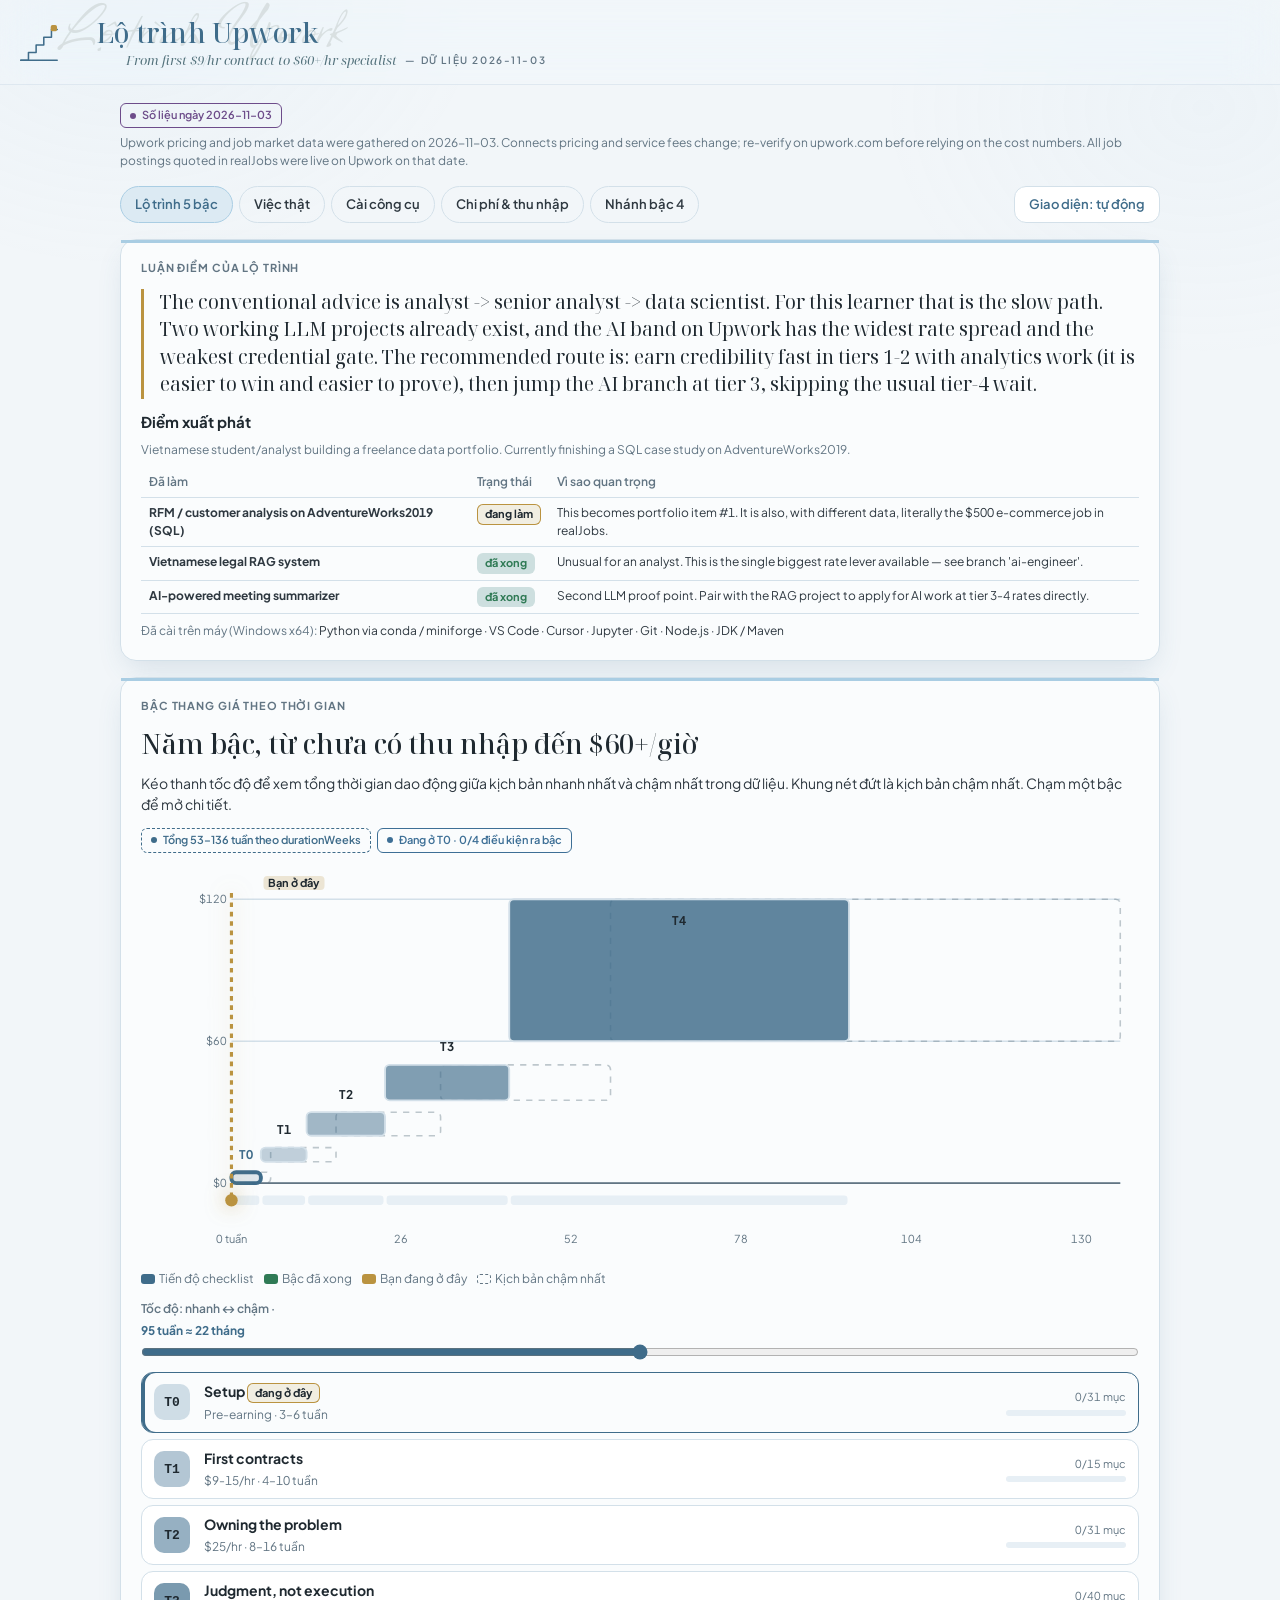
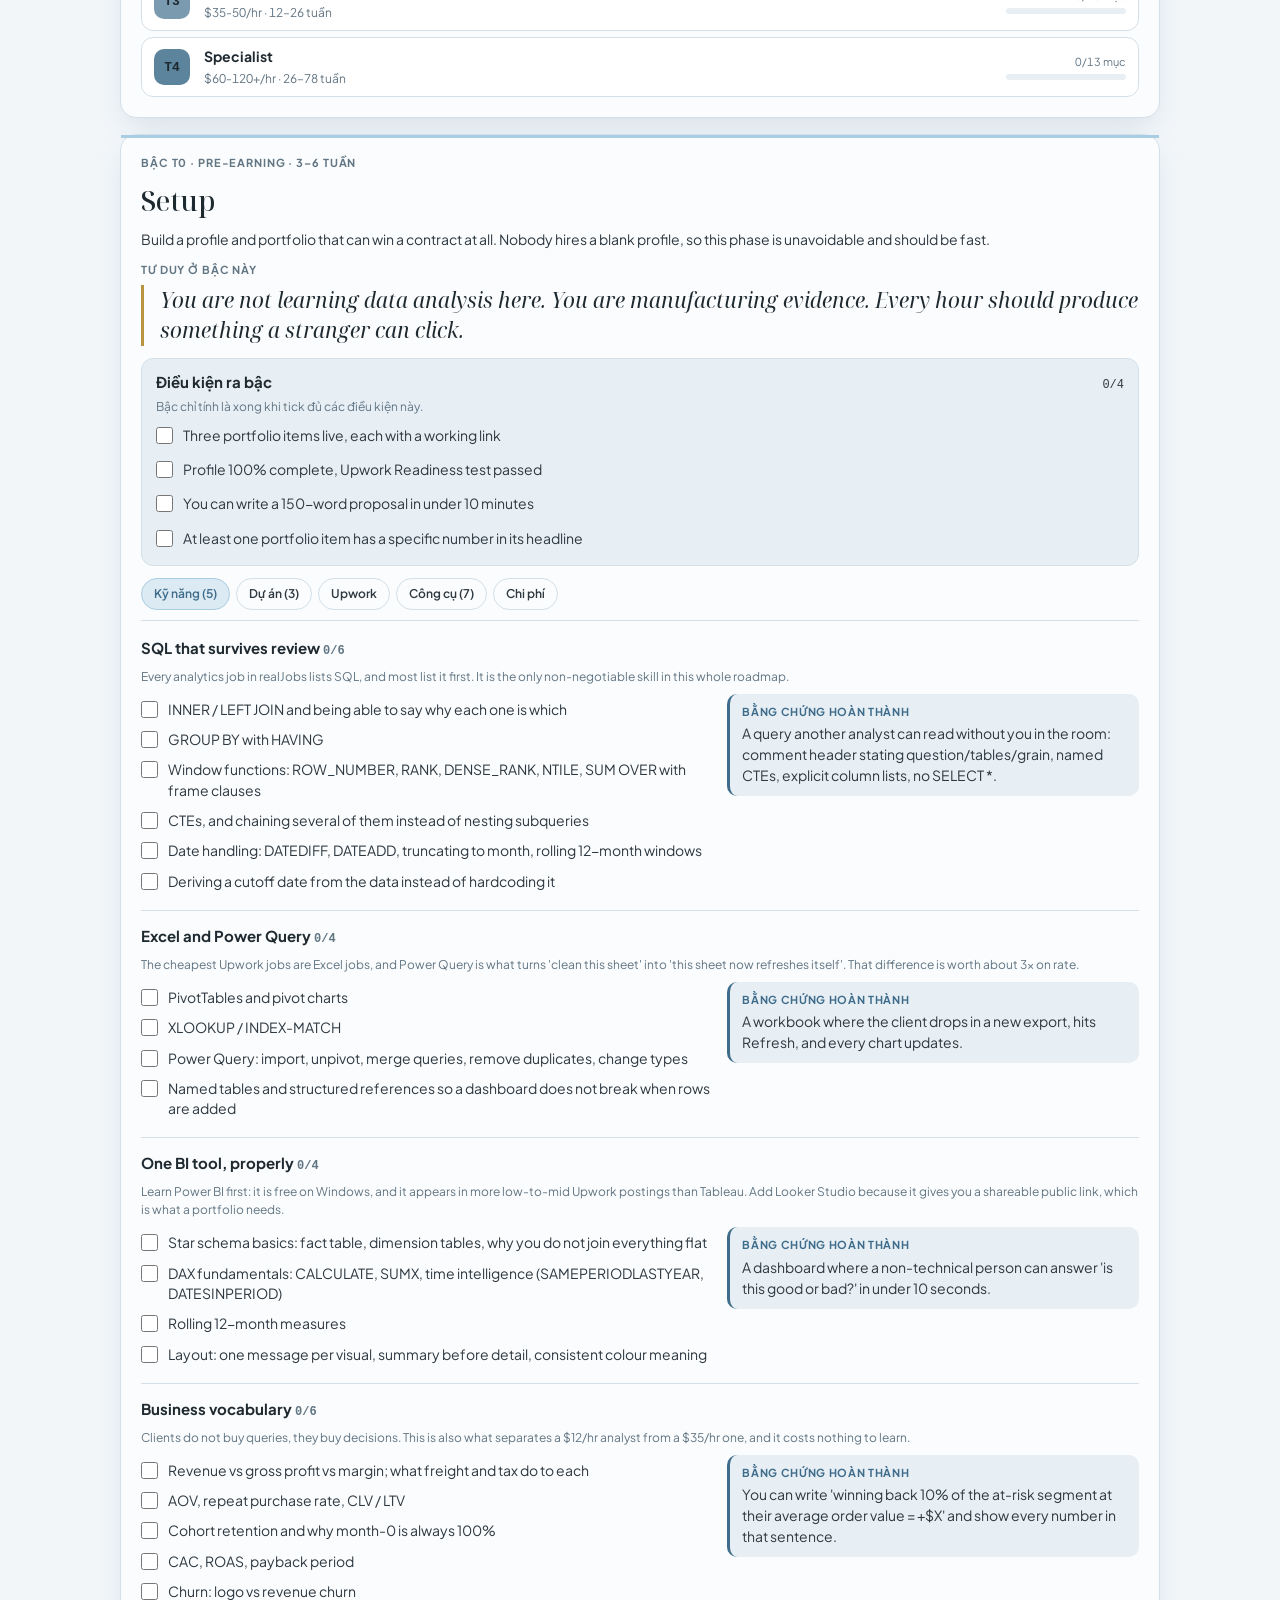
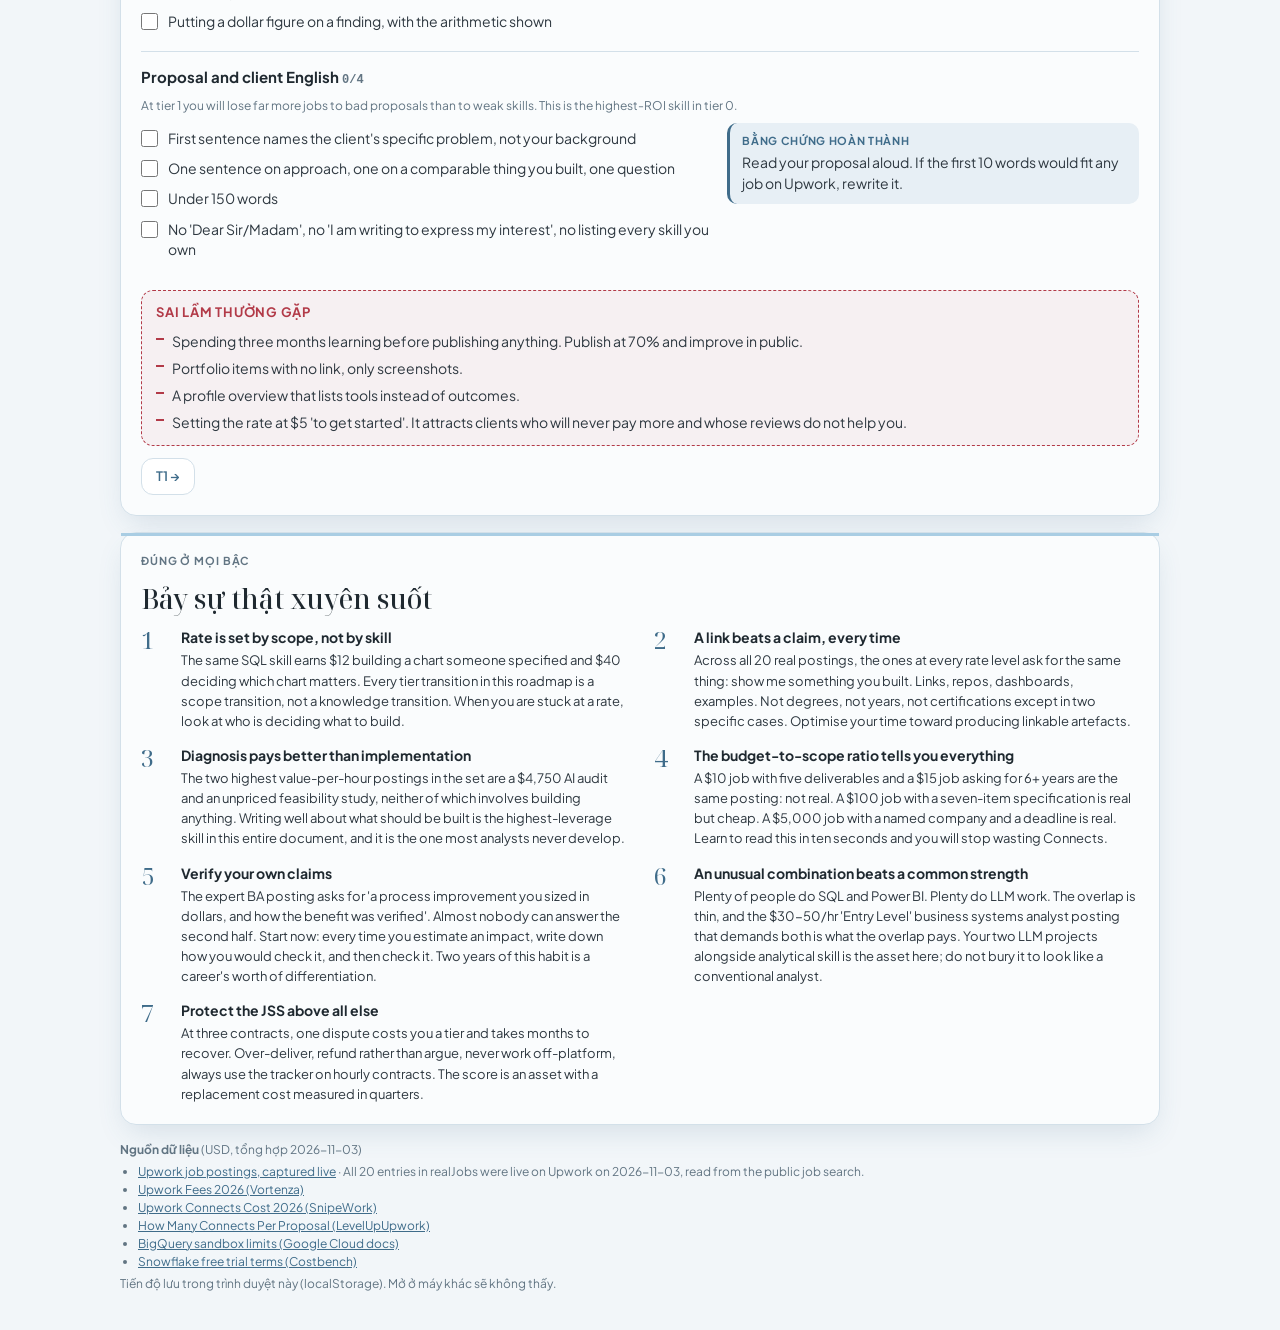
==== v/misc/upwork-data-roadmap-visualization.html @ 1d60fd7d "viz: upwork-data-roadmap-visualization" ====
<!doctype html>
<html lang="vi">
<head>
<meta charset="utf-8">
<meta name="viewport" content="width=device-width, initial-scale=1">
<title>Upwork data roadmap visualization</title>
<link rel="preconnect" href="https://fonts.googleapis.com">
<link rel="preconnect" href="https://fonts.gstatic.com" crossorigin>
<link rel="stylesheet" href="https://fonts.googleapis.com/css2?family=Bodoni+Moda:ital,wght@0,500;0,600;1,400&family=Allison&family=Noto+Serif+Display:ital,wght@0,400;0,500;0,600;1,400&family=Plus+Jakarta+Sans:wght@400;500;600;700;800&display=swap">
<style>
/* ===== Tokens: Micro Cards "sky" palette + warm light (light first, then both dark states) ===== */
:root {
  --mc-bg: #F2F6F9; --mc-panel: #FAFCFD; --mc-surface: #E7EFF5; --mc-white: #FFFFFF; --mc-border: #D3E0E9;
  --mc-text: #2E3840; --mc-strong: #1F2930; --mc-muted: #627583; --mc-accent: #A9CDE3; --mc-accent-hover: #96BDD6;
  --mc-deep: #3F6C8A; --mc-on: #1F2930; --mc-grad: linear-gradient(#A9CDE3,#A9CDE3); --mc-soft: #DCEAF3;
  --mc-grad-soft: linear-gradient(#DCEAF3,#DCEAF3);
  --mc-mesh: radial-gradient(40vmax 30vmax at 10% 0%,rgba(169,205,227,0.08),transparent 70%),radial-gradient(36vmax 28vmax at 94% 12%,rgba(169,205,227,0.06),transparent 70%);
  --mc-shadow: 0 12px 30px -8px rgba(63,108,138,0.18);
  --mc-glow: none; --mc-glow-text: none;
  --mc-light: #BA9340; --mc-light-rgb: 186,147,64; --mc-sheen: #FFF2D2;
  --ok: #2f7a55; --warn: #6d4c8a; --bad: #b23a48; --info: #3d6f96; --series-2: #3d7f88; --series-3: #8d6bab;
  --body-glow: none;
  --mono: ui-monospace, 'Cascadia Code', Consolas, monospace;
  --display: 'Astralaga', 'Noto Serif Display', Georgia, serif;
  --brand: 'Bodoni Moda', 'Noto Serif Display', Georgia, serif;
  --ui: 'Plus Jakarta Sans', 'Segoe UI', sans-serif;
  --script: 'Allison', cursive;
  color-scheme: light;
}
@media (prefers-color-scheme: dark) {
  :root:not([data-theme="light"]) {
    --mc-bg: #202428; --mc-panel: #2A2F34; --mc-surface: #32383E; --mc-white: #3A4147; --mc-border: #48525A;
    --mc-text: #DFEAF2; --mc-strong: #B5D6EB; --mc-muted: #8FA2B0; --mc-accent: #A9D0E8; --mc-accent-hover: #BEDDEF;
    --mc-deep: #B3D6EC; --mc-on: #202428; --mc-grad: linear-gradient(#A9D0E8,#A9D0E8); --mc-soft: rgba(169,208,232,0.16);
    --mc-grad-soft: linear-gradient(rgba(169,208,232,0.2),rgba(169,208,232,0.2));
    --mc-mesh: radial-gradient(44vmax 34vmax at 12% 16%,rgba(81,100,111,0.6),transparent 70%),radial-gradient(38vmax 30vmax at 90% 26%,rgba(81,100,111,0.34),transparent 70%),radial-gradient(48vmax 36vmax at 62% 104%,rgba(81,100,111,0.42),transparent 72%);
    --mc-shadow: 0 0 0 1px rgba(169,208,232,0.14),0 16px 44px -10px rgba(169,208,232,0.28);
    --mc-glow: 0 0 6px rgba(169,208,232,0.24),0 0 14px rgba(169,208,232,0.08); --mc-glow-text: 0 0 5px rgba(169,208,232,0.22);
    --mc-light: #F8E2B2; --mc-light-rgb: 248,226,178; --mc-sheen: #F8E2B2;
    --ok: #8fd6ae; --warn: #c9b3dc; --bad: #f09aa4; --info: #9cc6e6; --series-2: #8fd0d6; --series-3: #c9b3dc;
    --body-glow: radial-gradient(70vmax 42vmax at -6% -12%, rgba(248,226,178,.075), transparent 68%);
    color-scheme: dark;
  }
}
:root[data-theme="dark"] {
  --mc-bg: #202428; --mc-panel: #2A2F34; --mc-surface: #32383E; --mc-white: #3A4147; --mc-border: #48525A;
  --mc-text: #DFEAF2; --mc-strong: #B5D6EB; --mc-muted: #8FA2B0; --mc-accent: #A9D0E8; --mc-accent-hover: #BEDDEF;
  --mc-deep: #B3D6EC; --mc-on: #202428; --mc-grad: linear-gradient(#A9D0E8,#A9D0E8); --mc-soft: rgba(169,208,232,0.16);
  --mc-grad-soft: linear-gradient(rgba(169,208,232,0.2),rgba(169,208,232,0.2));
  --mc-mesh: radial-gradient(44vmax 34vmax at 12% 16%,rgba(81,100,111,0.6),transparent 70%),radial-gradient(38vmax 30vmax at 90% 26%,rgba(81,100,111,0.34),transparent 70%),radial-gradient(48vmax 36vmax at 62% 104%,rgba(81,100,111,0.42),transparent 72%);
  --mc-shadow: 0 0 0 1px rgba(169,208,232,0.14),0 16px 44px -10px rgba(169,208,232,0.28);
  --mc-glow: 0 0 6px rgba(169,208,232,0.24),0 0 14px rgba(169,208,232,0.08); --mc-glow-text: 0 0 5px rgba(169,208,232,0.22);
  --mc-light: #F8E2B2; --mc-light-rgb: 248,226,178; --mc-sheen: #F8E2B2;
  --ok: #8fd6ae; --warn: #c9b3dc; --bad: #f09aa4; --info: #9cc6e6; --series-2: #8fd0d6; --series-3: #c9b3dc;
  --body-glow: radial-gradient(70vmax 42vmax at -6% -12%, rgba(248,226,178,.075), transparent 68%);
  color-scheme: dark;
}
:lang(vi) { --brand: 'Noto Serif Display', Georgia, serif; }
:lang(en) { --brand: 'Bodoni Moda', 'Noto Serif Display', Georgia, serif; }

/* ===== Base (micro-cards-design.css + viz.css, only the parts used) ===== */
*, *::before, *::after { box-sizing: border-box; }
h1, h2, h3, h4, p { margin: 0; }
[hidden] { display: none !important; }
body.mc-page {
  margin: 0; min-height: 100vh; padding: 0 16px 40px; font-family: var(--ui); font-size: 14px; line-height: 1.5;
  color: var(--mc-text); background: var(--body-glow) no-repeat, var(--mc-bg); overflow-x: hidden; overflow-wrap: break-word;
}
.mc-page::before { content: ''; position: fixed; inset: 0; z-index: -1; background: var(--mc-mesh); pointer-events: none; }
a { color: var(--mc-deep); }
.mc-card { position: relative; overflow: hidden; display: flex; flex-direction: column; padding: 20px; border-radius: 16px; background: var(--mc-panel); border: 1px solid var(--mc-border); box-shadow: var(--mc-shadow); }
.mc-card::before { content: ''; position: absolute; left: 0; right: 0; top: 0; height: 3px; background: var(--mc-grad); pointer-events: none; }
.mc-btn { font: inherit; font-size: 13px; font-weight: 600; cursor: pointer; padding: 8px 14px; border-radius: 12px; border: 1px solid var(--mc-border); background: var(--mc-white); color: var(--mc-deep); }
.mc-btn:hover { border-color: var(--mc-accent); }
.mc-btn:disabled { opacity: .5; cursor: not-allowed; }
.mc-btn--primary { background: linear-gradient(135deg, var(--mc-accent) 35%, color-mix(in srgb, var(--mc-accent) 66%, var(--mc-sheen))); border-color: transparent; color: var(--mc-on); box-shadow: var(--mc-glow); }
.studio-card { overflow: visible; display: grid; grid-template-columns: minmax(0, 1fr); gap: 14px; }
.studio-body { display: grid; grid-template-columns: minmax(0, 1fr); gap: 12px; min-width: 0; }
.eyebrow { font-size: 11px; font-weight: 700; letter-spacing: .08em; text-transform: uppercase; color: var(--mc-muted); }
.viz-title { font-family: var(--display); font-size: 27px; font-weight: 500; line-height: 1.25; color: var(--mc-strong); text-wrap: balance; }
.viz-why { line-height: 1.55; }
.viz-source { justify-self: start; font-size: 12px; font-weight: 700; color: var(--mc-deep); }
.viz-meta { display: flex; flex-wrap: wrap; gap: 6px; }
.viz-takeaways { display: grid; gap: 6px; line-height: 1.5; }
.viz-takeaways h4 { font-size: 13px; font-weight: 700; color: var(--mc-strong); }
.viz-takeaways ul { margin: 0; padding-left: 18px; display: grid; gap: 4px; }
.seal { display: inline-flex; align-items: center; gap: 6px; font-size: 11px; font-weight: 600; padding: 3px 9px; border-radius: 6px; border: 1px solid currentColor; }
.seal::before { content: ''; width: 6px; height: 6px; border-radius: 50%; background: currentColor; }
.seal--ok { color: var(--ok); } .seal--warn { color: var(--warn); } .seal--bad { color: var(--bad); } .seal--info { color: var(--info); }
.seal--calc { color: var(--mc-deep); border-style: dashed; }
.stage { display: grid; grid-template-columns: minmax(0, 1fr); gap: 12px; min-width: 0; }
.stat-line { font-weight: 700; color: var(--mc-strong); font-variant-numeric: tabular-nums; line-height: 1.5; }
.num { font-weight: 700; color: var(--mc-deep); font-variant-numeric: tabular-nums; }
.note { font-size: 12px; line-height: 1.5; color: var(--mc-muted); }
.tabs { display: flex; flex-wrap: wrap; gap: 6px; }
.tab { font: inherit; font-size: 12px; font-weight: 600; padding: 6px 12px; border-radius: 999px; cursor: pointer; border: 1px solid var(--mc-border); background: transparent; color: var(--mc-text); }
.tab[aria-selected="true"] { background: var(--mc-grad-soft); color: var(--mc-deep); border-color: var(--mc-accent); }
input[type=range] { width: 100%; margin: 0; accent-color: var(--mc-deep); }
.ctl-row { display: flex; flex-wrap: wrap; gap: 10px 16px; }
.ctl { flex: 1 1 170px; min-width: 0; display: grid; gap: 4px; font-size: 12px; font-weight: 600; color: var(--mc-muted); }
.legend { display: flex; flex-wrap: wrap; align-items: center; gap: 4px 10px; font-size: 12px; color: var(--mc-muted); }
.key { width: 14px; height: 10px; border-radius: 3px; display: inline-block; margin-right: 4px; vertical-align: -1px; }
.tone-good { --tone: var(--ok); } .tone-bad { --tone: var(--bad); } .tone-warn { --tone: var(--warn); }
.tone-info { --tone: var(--info); } .tone-accent { --tone: var(--mc-accent); } .tone-alt { --tone: var(--series-2); }
.tone-light { --tone: var(--mc-light); }
.is-lit { filter: drop-shadow(0 0 6px rgba(var(--mc-light-rgb), .55)); }
.v-svg { display: block; width: 100%; height: auto; }
.v-stack { position: relative; }
.v-labels { position: absolute; inset: 0; pointer-events: none; }
.chart-grid { stroke: var(--mc-border); stroke-width: 1; }
.chart-axis { stroke: var(--mc-muted); stroke-width: 1.2; }
.data-table { width: 100%; border-collapse: collapse; font-size: 12px; font-variant-numeric: tabular-nums; }
.data-table th { text-align: left; color: var(--mc-muted); font-weight: 600; padding: 6px 8px; border-bottom: 1px solid var(--mc-border); white-space: nowrap; }
.data-table td { padding: 6px 8px; border-bottom: 1px solid var(--mc-border); vertical-align: top; }
.data-table td.n { font-family: var(--mono); white-space: nowrap; text-align: right; }
.data-table th.n { text-align: right; }

/* ===== Page header (Block Plan look) ===== */
.page-head {
  position: sticky; top: 0; z-index: 20;
  display: grid; grid-template-columns: auto minmax(0, 1fr); align-items: center; column-gap: 10px;
  margin: 0 -16px 18px; padding: 16px 16px 14px;
  background: color-mix(in srgb, var(--mc-bg) 38%, transparent);
  -webkit-backdrop-filter: blur(22px) saturate(150%); backdrop-filter: blur(22px) saturate(150%);
  border-bottom: 1px solid color-mix(in srgb, var(--mc-border) 60%, transparent);
}
.page-ico { width: 46px; height: 46px; grid-row: 1 / span 2; color: var(--mc-deep); overflow: visible; }
.page-ico .lt { fill: var(--mc-light); stroke: var(--mc-light); }
.page-title { grid-column: 2; justify-self: start; font-family: var(--brand); font-weight: 500; font-size: 27px; line-height: 1.25; letter-spacing: .2px; color: var(--mc-deep); text-shadow: var(--mc-glow-text, none), 0 0 18px rgba(var(--mc-light-rgb), .16); }
.page-title > span { position: relative; z-index: 1; display: inline-block; margin-left: .9em; }
.page-title > span[data-script]::before {
  content: attr(data-script); position: absolute; left: 50%; top: 50%; z-index: -1;
  transform: translate(calc(-50% - .066em), calc(-50% - .1em));
  font-family: var(--script); font-weight: 400; font-size: 2.35em; line-height: 1; white-space: nowrap; pointer-events: none;
  color: color-mix(in srgb, var(--mc-deep) 62%, var(--mc-light)); opacity: .17;
}
.page-quote { grid-column: 2; margin: 1px 0 0 calc(.9em * 27 / 13 + 30px); max-width: 34em; font-family: var(--brand); font-style: italic; font-size: 13px; line-height: 1.5; color: color-mix(in srgb, var(--mc-deep) 82%, var(--mc-light)); }
.page-quote .by { display: inline-block; margin-left: 8px; vertical-align: 1px; white-space: nowrap; font-family: var(--ui); font-style: normal; font-size: 10px; font-weight: 600; letter-spacing: .16em; text-transform: uppercase; color: var(--mc-muted); }
.page-quote .by::before { content: "— "; }
.head-tools { grid-column: 2; justify-self: end; grid-row: 1; }
@media (max-width: 520px) {
  .page-title { font-size: 21px; }
  .page-ico { width: 38px; height: 38px; }
  .page-quote { margin-left: 0; }
  .page-title > span { margin-left: 0; }
}

/* ===== App layout ===== */
.app { max-width: 1040px; margin: 0 auto; display: grid; gap: 16px; grid-template-columns: minmax(0, 1fr); }
.fresh { display: flex; flex-wrap: wrap; gap: 6px 10px; align-items: baseline; font-size: 12px; color: var(--mc-muted); line-height: 1.5; }
.nav { display: flex; flex-wrap: wrap; gap: 6px; align-items: center; }
.nav .tab { font-size: 13px; padding: 8px 14px; }
.nav .theme-btn { margin-left: auto; }
.h3 { font-size: 15px; font-weight: 700; color: var(--mc-strong); }
.sec { display: grid; gap: 8px; min-width: 0; }
.sec + .sec { padding-top: 14px; border-top: 1px solid var(--mc-border); }
.muted { color: var(--mc-muted); }
.small { font-size: 12px; }
.mono { font-family: var(--mono); font-variant-numeric: tabular-nums; }
.tag { display: inline-block; font-size: 11px; font-weight: 700; padding: 2px 8px; border-radius: 6px; background: var(--mc-surface); color: var(--mc-muted); white-space: nowrap; }
.tag--deep { background: var(--mc-soft); color: var(--mc-deep); }
.tag--ok { color: var(--ok); background: color-mix(in srgb, var(--ok) 14%, var(--mc-surface)); }
.tag--warn { color: var(--warn); background: color-mix(in srgb, var(--warn) 14%, var(--mc-surface)); }
.tag--bad { color: var(--bad); background: color-mix(in srgb, var(--bad) 14%, var(--mc-surface)); }
.tag--light { color: var(--mc-strong); box-shadow: inset 0 0 0 1px var(--mc-light); background: rgba(var(--mc-light-rgb), .14); }
ul.plain { margin: 0; padding-left: 18px; display: grid; gap: 4px; }
.chips { display: flex; flex-wrap: wrap; gap: 6px; }
.chip-btn { font: inherit; font-size: 12px; font-weight: 600; padding: 5px 10px; border-radius: 8px; border: 1px solid var(--mc-border); background: var(--mc-white); color: var(--mc-deep); cursor: pointer; }
.chip-btn:hover { border-color: var(--mc-accent); }

/* thesis + mindset: the two lines that reframe the work */
.thesis, .mindset {
  font-family: var(--display); font-weight: 400; color: var(--mc-strong); line-height: 1.45; text-wrap: pretty;
  padding-left: 16px; border-left: 3px solid var(--mc-light);
}
.thesis { font-size: 19px; }
.mindset { font-size: 21px; font-style: italic; }
@media (max-width: 520px) { .thesis { font-size: 17px; } .mindset { font-size: 18px; } }

/* ladder chart */
.lad-band { cursor: pointer; fill: color-mix(in srgb, var(--mc-deep) var(--ramp), transparent); stroke: var(--mc-border); stroke-width: 1.2; transition: fill .2s; }
.lad-band.is-sel { stroke: var(--mc-deep); stroke-width: 2.5; }
.lad-ghost { fill: none; stroke: var(--mc-muted); stroke-width: 1; stroke-dasharray: 4 4; opacity: .4; }
.lad-track { fill: var(--mc-surface); }
.lad-fill { fill: var(--mc-deep); }
.lad-fill.is-done { fill: var(--ok); }
.lad-now { stroke: var(--mc-light); stroke-width: 2; stroke-dasharray: 3 3; }
.lad-now-dot { fill: var(--mc-light); }
.lab { position: absolute; transform: translate(-50%, -50%); white-space: nowrap; font-size: 12px; color: var(--mc-muted); font-variant-numeric: tabular-nums; line-height: 1.1; }
.lab--y { transform: translate(-100%, -50%); padding-right: 4px; font-size: 11px; }
.lab--x { font-size: 11px; }
.lab--tier { font-weight: 700; color: var(--mc-strong); font-size: 12px; }
.lab--tier.is-sel { color: var(--mc-deep); }
.lab--now { font-size: 11px; font-weight: 700; color: var(--mc-strong); background: rgba(var(--mc-light-rgb), .22); padding: 1px 5px; border-radius: 4px; }

/* tier spine */
.spine { display: grid; gap: 6px; }
.spine-row {
  display: grid; grid-template-columns: 40px minmax(0, 1fr) minmax(70px, 120px); align-items: center; gap: 10px;
  width: 100%; min-height: 52px; padding: 8px 12px; border-radius: 12px; border: 1px solid var(--mc-border);
  background: var(--mc-white); color: var(--mc-text); font: inherit; text-align: left; cursor: pointer;
}
.spine-row:hover { border-color: var(--mc-accent); }
.spine-row[aria-selected="true"] { border-color: var(--mc-deep); box-shadow: inset 3px 0 0 var(--mc-deep); background: var(--mc-panel); }
.spine-id { display: grid; place-items: center; width: 36px; height: 36px; border-radius: 10px; font: 700 13px var(--mono); color: var(--mc-strong); background: color-mix(in srgb, var(--mc-deep) var(--ramp), var(--mc-surface)); }
.spine-name { font-weight: 700; color: var(--mc-strong); }
.spine-meta { font-size: 12px; color: var(--mc-muted); font-variant-numeric: tabular-nums; }
.spine-prog { display: grid; gap: 4px; justify-items: end; font-size: 11px; color: var(--mc-muted); font-variant-numeric: tabular-nums; }
.bar { width: 100%; height: 6px; border-radius: 3px; background: var(--mc-surface); overflow: hidden; }
.bar > i { display: block; height: 100%; background: var(--mc-deep); border-radius: 3px; transition: width .2s; }
.bar.is-done > i { background: var(--ok); }

/* checklists */
.chk { display: flex; gap: 10px; align-items: flex-start; padding: 5px 0; cursor: pointer; line-height: 1.45; }
.chk input { flex: none; width: 17px; height: 17px; margin: 2px 0 0; accent-color: var(--mc-deep); cursor: pointer; }
.chk input:checked + span { color: var(--mc-muted); }
.exit-box { display: grid; gap: 4px; padding: 12px 14px; border-radius: 12px; border: 1px solid var(--mc-border); background: var(--mc-surface); }
.exit-box.is-done { border-color: var(--ok); }
.exit-head { display: flex; flex-wrap: wrap; justify-content: space-between; gap: 6px; align-items: baseline; }
.skill { display: grid; gap: 8px; padding: 14px 0; border-top: 1px solid var(--mc-border); }
.skill:first-child { border-top: 0; padding-top: 4px; }
.skill-name { font-size: 15px; font-weight: 700; color: var(--mc-strong); }
.skill-grid { display: grid; gap: 10px; grid-template-columns: minmax(0, 1fr); }
@media (min-width: 760px) { .skill-grid { grid-template-columns: minmax(0, 1.4fr) minmax(0, 1fr); align-items: start; } .skill-grid .proof { order: 2; } }
.proof { display: grid; gap: 3px; padding: 10px 12px; border-radius: 10px; background: var(--mc-surface); border-left: 3px solid var(--mc-deep); }
.proof b { font-size: 11px; letter-spacing: .06em; text-transform: uppercase; color: var(--mc-deep); }
.mistakes { display: grid; gap: 8px; padding: 12px 14px; border-radius: 12px; border: 1px dashed var(--bad); background: color-mix(in srgb, var(--bad) 6%, transparent); }
.mistakes h3 { color: var(--bad); font-size: 13px; letter-spacing: .06em; text-transform: uppercase; }
.mistakes ul { margin: 0; padding: 0; list-style: none; display: grid; gap: 6px; }
.mistakes li { position: relative; padding-left: 16px; }
.mistakes li::before { content: ''; position: absolute; left: 0; top: .55em; width: 8px; height: 2px; background: var(--bad); }
.project { display: grid; gap: 8px; padding: 14px 0; border-top: 1px solid var(--mc-border); }
.project:first-child { border-top: 0; padding-top: 4px; }
.project-head { display: flex; flex-wrap: wrap; gap: 6px 10px; align-items: baseline; }
.why-care { padding: 10px 12px; border-radius: 10px; background: var(--mc-soft); color: var(--mc-strong); }
.kv { display: grid; grid-template-columns: max-content minmax(0, 1fr); gap: 4px 12px; font-size: 13px; }
.kv dt { color: var(--mc-muted); font-weight: 600; }
.kv dd { margin: 0; font-variant-numeric: tabular-nums; }
.subtabs { border-bottom: 1px solid var(--mc-border); padding-bottom: 10px; }

/* jobs */
.reach { display: grid; grid-template-columns: repeat(6, minmax(0, 1fr)); gap: 4px; }
.reach-col { display: grid; align-content: start; gap: 4px; min-width: 0; padding: 6px 3px; border-radius: 10px; background: var(--mc-surface); }
.reach-col.is-now { box-shadow: inset 0 0 0 2px var(--mc-light); background: rgba(var(--mc-light-rgb), .1); }
.reach-col.is-trap { background: color-mix(in srgb, var(--bad) 8%, var(--mc-surface)); }
.reach-h { text-align: center; font-size: 11px; font-weight: 700; color: var(--mc-muted); padding-bottom: 2px; }
.reach-col.is-now .reach-h { color: var(--mc-strong); }
.reach-chip { font: 700 12px var(--mono); padding: 6px 0; min-height: 32px; border-radius: 7px; cursor: pointer; border: 1px solid var(--tone); color: var(--tone); background: color-mix(in srgb, var(--tone) 14%, var(--mc-panel)); transition: background .2s, color .2s; }
.reach-chip.tone-bad { border-style: dashed; text-decoration: line-through; }
.range-note { padding: 10px 12px; border-radius: 10px; background: var(--mc-surface); line-height: 1.5; }
.job { display: grid; gap: 10px; padding: 16px; border-radius: 14px; border: 1px solid var(--mc-border); background: var(--mc-panel); scroll-margin-top: 110px; }
.job.is-flash { box-shadow: 0 0 0 2px var(--mc-light); }
.job-head { display: grid; grid-template-columns: minmax(0, 1fr) auto; gap: 4px 14px; align-items: start; }
.job-title { font-size: 16px; font-weight: 700; color: var(--mc-strong); line-height: 1.35; }
.job-rate { max-width: 14em; font: 700 17px var(--mono); color: var(--mc-deep); font-variant-numeric: tabular-nums; text-align: right; }
.job-meta { grid-column: 1 / -1; display: flex; flex-wrap: wrap; gap: 4px 6px; font-size: 12px; color: var(--mc-muted); }
.job-brief { font-size: 13px; color: var(--mc-muted); line-height: 1.5; }
.job-tells { font-size: 15px; line-height: 1.6; color: var(--mc-text); }
.job-tells b, .job-win b { display: block; font-size: 11px; letter-spacing: .06em; text-transform: uppercase; color: var(--mc-muted); margin-bottom: 2px; }
.job-win { font-size: 13px; line-height: 1.55; }
.gap { display: grid; gap: 6px; padding: 10px 12px; border-radius: 10px; border-left: 3px solid var(--tone); background: color-mix(in srgb, var(--tone) 9%, var(--mc-surface)); font-size: 13px; }
.gap-title { font-weight: 700; color: var(--tone); }
.gap ul { margin: 0; padding: 0; list-style: none; display: grid; gap: 4px; }
.gap li { display: grid; grid-template-columns: auto minmax(0, 1fr); gap: 8px; align-items: baseline; }
.job--trap { border: 2px dashed var(--bad); background: color-mix(in srgb, var(--bad) 7%, var(--mc-panel)); }
.job--trap .job-rate { color: var(--bad); text-decoration: line-through; text-decoration-thickness: 2px; }
.trap-flag { font-size: 12px; font-weight: 800; letter-spacing: .1em; text-transform: uppercase; color: var(--bad); }
.jobs-list { display: grid; gap: 12px; }
.trap-zone { display: grid; gap: 12px; padding-top: 6px; }
.trap-zone > h3 { color: var(--bad); }

/* tools */
.tools-list { display: grid; gap: 12px; }
.tool { display: grid; gap: 10px; padding: 16px; border-radius: 14px; border: 1px solid var(--mc-border); background: var(--mc-panel); scroll-margin-top: 110px; }
.tool.is-have { opacity: .55; }
.tool.is-have:hover, .tool.is-have:focus-within { opacity: 1; }
.tool.is-flash { box-shadow: 0 0 0 2px var(--mc-light); }
.tool-head { display: flex; flex-wrap: wrap; gap: 6px 10px; align-items: baseline; justify-content: space-between; }
.tool-name { font-size: 16px; font-weight: 700; color: var(--mc-strong); }
.steps { margin: 0; padding-left: 20px; display: grid; gap: 8px; }
.steps li { line-height: 1.5; }
.steps li::marker { color: var(--mc-muted); font-variant-numeric: tabular-nums; }
code.inl { font-family: var(--mono); font-size: 12px; padding: 1px 4px; border-radius: 4px; background: var(--mc-surface); overflow-wrap: anywhere; }
.cmd { display: flex; gap: 6px; align-items: stretch; margin-top: 4px; min-width: 0; }
.cmd code, .cmd pre { flex: 1; min-width: 0; margin: 0; padding: 8px 10px; border-radius: 8px; background: var(--mc-surface); border: 1px solid var(--mc-border); font: 12.5px/1.45 var(--mono); color: var(--mc-strong); overflow-x: auto; white-space: pre; }
.copy { flex: none; font: inherit; font-size: 12px; font-weight: 700; min-width: 64px; padding: 0 10px; border-radius: 8px; border: 1px solid var(--mc-border); background: var(--mc-white); color: var(--mc-deep); cursor: pointer; }
.copy:hover { border-color: var(--mc-accent); }
.copy.is-ok { color: var(--ok); border-color: var(--ok); }
.verify { display: grid; gap: 6px; padding: 12px 14px; border-radius: 10px; border: 1.5px solid var(--ok); background: color-mix(in srgb, var(--ok) 8%, transparent); }
.verify > b { font-size: 12px; letter-spacing: .06em; text-transform: uppercase; color: var(--ok); }
.tool-foot { display: flex; flex-wrap: wrap; gap: 6px 12px; align-items: center; font-size: 12px; color: var(--mc-muted); }

/* cost */
.hbars { display: grid; gap: 6px; }
.hbar { display: grid; grid-template-columns: 92px minmax(0, 1fr) 64px; gap: 8px; align-items: center; font-size: 12px; }
.hbar-lab { color: var(--mc-muted); font-weight: 600; white-space: nowrap; overflow: hidden; text-overflow: ellipsis; }
.hbar-track { position: relative; height: 18px; border-radius: 4px; background: var(--mc-surface); overflow: hidden; display: flex; }
.hbar-track > i { display: block; height: 100%; transition: width .2s, margin-left .2s; }
.hbar-val { text-align: right; font-family: var(--mono); font-variant-numeric: tabular-nums; color: var(--mc-strong); }
.hbar.is-you .hbar-lab { color: var(--mc-strong); }
.hbar.is-you .hbar-track { box-shadow: inset 0 0 0 1.5px var(--mc-light); }
.hbar.is-sel .hbar-lab { color: var(--mc-deep); }
.seg-c { background: var(--mc-deep); } .seg-s { background: var(--mc-muted); } .seg-cl { background: var(--series-2); } .seg-a { background: var(--series-3); }
.seg-fee { background: var(--bad); opacity: .75; } .seg-net { background: var(--ok); } .seg-gross { background: var(--mc-deep); }
.seg-gap { background: transparent; }
.stats { display: grid; grid-template-columns: repeat(auto-fit, minmax(130px, 1fr)); gap: 10px; }
.stat { display: grid; gap: 2px; padding: 10px 12px; border-radius: 10px; background: var(--mc-surface); }
.stat small { font-size: 11px; font-weight: 600; color: var(--mc-muted); }
.stat .big { font: 700 20px var(--mono); color: var(--mc-strong); font-variant-numeric: tabular-nums; }
.stat.is-net .big { color: var(--ok); }
.stat.is-lit-box { box-shadow: inset 0 0 0 1.5px var(--mc-light); }
.tbl-wrap { overflow-x: auto; max-width: 100%; }
.disagree { padding: 10px 12px; border-radius: 10px; border: 1px dashed var(--warn); color: var(--mc-text); font-size: 13px; }
.disagree b { color: var(--warn); }

/* branches */
.branch-hero { display: grid; gap: 10px; }
.rate-reality { padding: 14px 16px; border-radius: 12px; background: var(--mc-surface); border-left: 4px solid var(--mc-strong); font-size: 14px; line-height: 1.6; color: var(--mc-strong); }
.rate-reality b { display: block; font-size: 11px; letter-spacing: .08em; text-transform: uppercase; color: var(--mc-muted); margin-bottom: 4px; }
.flagship { display: grid; gap: 10px; padding: 16px; border-radius: 14px; border: 1.5px solid var(--mc-deep); }
.flagship-name { font-family: var(--display); font-size: 21px; font-weight: 500; color: var(--mc-strong); line-height: 1.3; }
.wins { font-size: 15px; line-height: 1.6; padding: 10px 12px; border-radius: 10px; background: var(--mc-soft); color: var(--mc-strong); }
.wins b { display: block; font-size: 11px; letter-spacing: .08em; text-transform: uppercase; color: var(--mc-deep); margin-bottom: 2px; }
.rec { display: inline-flex; gap: 6px; align-items: center; font-size: 12px; font-weight: 800; letter-spacing: .06em; text-transform: uppercase; color: var(--mc-strong); padding: 4px 10px; border-radius: 6px; box-shadow: inset 0 0 0 1.5px var(--mc-light); background: rgba(var(--mc-light-rgb), .16); }
.why-not { font-size: 15px; line-height: 1.6; }

/* truths */
.truths { display: grid; gap: 12px; }
.truths ol { margin: 0; padding: 0; list-style: none; display: grid; gap: 14px 28px; counter-reset: t; }
@media (min-width: 820px) { .truths ol { grid-template-columns: 1fr 1fr; } }
.truths li { counter-increment: t; display: grid; grid-template-columns: 30px minmax(0, 1fr); gap: 2px 10px; }
.truths li::before { content: counter(t); grid-row: 1 / span 2; font-family: var(--display); font-size: 24px; line-height: 1.1; color: var(--mc-deep); }
.truths li b { color: var(--mc-strong); font-size: 14px; }
.truths li span { font-size: 13px; line-height: 1.55; color: var(--mc-text); }
.sources { font-size: 12px; color: var(--mc-muted); display: grid; gap: 4px; }
.sources ul { margin: 0; padding-left: 18px; }

/* grid items never grow past their track: long commands scroll inside their own box */
.tools-list, .tool, .verify, .jobs-list, .job, .trap-zone, .sec, .skill, .project, .exit-box, .flagship, .gap, .branch-hero, .truths, .hbars, .stage, .studio-body { grid-template-columns: minmax(0, 1fr); }
.steps li, .verify > div { min-width: 0; }
.two { display: grid; gap: 16px; grid-template-columns: minmax(0, 1fr); }
@media (min-width: 900px) { .two { grid-template-columns: minmax(0, 1.25fr) minmax(0, 1fr); align-items: start; } }

@media (max-width: 860px) { .studio-card, .mc-card { padding: 16px; } .viz-title { font-size: 23px; } }
@media (pointer: coarse) {
  .mc-btn, .tab, .chip-btn, .copy, .reach-chip { min-height: 44px; }
  .chk { padding: 9px 0; }
  input[type=range] { height: 32px; }
}
@media (prefers-reduced-motion: reduce) { *, *::before, *::after { transition: none !important; } }
</style>
</head>
<body class="mc-page">
<header class="page-head">
  <svg class="page-ico" viewBox="0 0 48 48" fill="none" stroke="currentColor" stroke-width="1.6" stroke-linecap="round" stroke-linejoin="round" aria-hidden="true">
    <path d="M5 42h8v-8h8v-8h8v-8h8v-8h6"/>
    <path d="M5 42h38"/>
    <rect class="lt" x="37" y="6" width="5" height="5" rx="1.2"/>
  </svg>
  <h1 class="page-title"><span data-script="Lộ trình Upwork">Lộ trình Upwork</span></h1>
  <p class="page-quote"><span lang="en" id="subtitle"></span><span class="by" id="compiled"></span></p>
</header>

<main class="app">
  <div class="fresh" id="fresh"></div>
  <nav class="nav" role="tablist" aria-label="Các phần">
    <button class="tab" role="tab" data-act="tab" data-v="tiers">Lộ trình 5 bậc</button>
    <button class="tab" role="tab" data-act="tab" data-v="jobs">Việc thật</button>
    <button class="tab" role="tab" data-act="tab" data-v="tools">Cài công cụ</button>
    <button class="tab" role="tab" data-act="tab" data-v="cost">Chi phí &amp; thu nhập</button>
    <button class="tab" role="tab" data-act="tab" data-v="branches">Nhánh bậc 4</button>
    <button class="mc-btn theme-btn" type="button" data-act="theme" id="theme-btn">Giao diện: tự động</button>
  </nav>

  <!-- A. Tier spine -->
  <div id="view-tiers" class="app" style="gap:16px">
    <section class="mc-card studio-card">
      <div class="studio-body">
        <p class="eyebrow">Luận điểm của lộ trình</p>
        <p class="thesis" lang="en" id="thesis"></p>
        <div id="starting"></div>
      </div>
    </section>

    <section class="mc-card studio-card">
      <div class="studio-body">
        <p class="eyebrow">Bậc thang giá theo thời gian</p>
        <h2 class="viz-title">Năm bậc, từ chưa có thu nhập đến $60+/giờ</h2>
        <p class="viz-why">Kéo thanh tốc độ để xem tổng thời gian dao động giữa kịch bản nhanh nhất và chậm nhất trong dữ liệu. Khung nét đứt là kịch bản chậm nhất. Chạm một bậc để mở chi tiết.</p>
        <div class="viz-meta" id="ladder-meta"></div>
        <div class="stage">
          <div class="v-stack" id="ladder"></div>
          <div class="legend"><span><i class="key" style="background:var(--mc-deep)"></i>Tiến độ checklist</span><span><i class="key" style="background:var(--ok)"></i>Bậc đã xong</span><span><i class="key" style="background:var(--mc-light)"></i>Bạn đang ở đây</span><span><i class="key" style="border:1px dashed var(--mc-muted)"></i>Kịch bản chậm nhất</span></div>
          <div class="ctl-row">
            <label class="ctl">Tốc độ: nhanh ↔ chậm · <span class="num" id="speed-out"></span><input type="range" min="0" max="100" step="1" data-in="speed" id="speed"></label>
          </div>
          <div class="spine" role="tablist" aria-label="Chọn bậc" id="spine"></div>
        </div>
      </div>
    </section>

    <section class="mc-card studio-card" id="tier-detail"></section>
  </div>

  <!-- D. Jobs -->
  <div id="view-jobs" class="app" style="gap:16px" hidden>
    <section class="mc-card studio-card">
      <div class="studio-body">
        <p class="eyebrow">20 tin tuyển dụng thật · chụp ngày <span id="jobs-date"></span></p>
        <h2 class="viz-title">Việc nào bạn nhận được ngay, việc nào còn thiếu gì</h2>
        <p class="viz-why">Mỗi ô là một tin, xếp theo bậc cần đạt. Xanh lá là trong tầm với checklist hiện tại, tím là còn thiếu điều kiện ra bậc, đỏ gạch là bẫy. Kéo thanh giả định để xem bảng đổi màu khi bạn xong thêm bậc. Chạm một ô để đọc tin.</p>
        <div class="viz-meta" id="reach-meta"></div>
        <div class="stage">
          <div class="reach" id="reach"></div>
          <div class="ctl-row">
            <label class="ctl">Giả định đã xong: <span class="num" id="assume-out"></span><input type="range" min="0" max="5" step="1" data-in="assume" id="assume"></label>
          </div>
          <p class="stat-line" id="reach-stat"></p>
        </div>
        <div class="viz-takeaways"><h4>Đọc bảng này thế nào</h4><ul>
          <li>Khoảng cách tới một việc là danh sách điều kiện ra bậc (exit criteria) bạn chưa tick, không phải số kỹ năng.</li>
          <li>Cột T3 và T4 có nhiều việc nhất; đó là nơi luận điểm "nhảy sang nhánh AI sớm" được kiểm chứng.</li>
          <li>Bốn tin bẫy nằm riêng ở cột cuối: học cách nhận ra chúng trong mười giây.</li>
        </ul></div>
      </div>
    </section>
    <section class="mc-card studio-card">
      <div class="studio-body">
        <div class="tabs" id="job-filters"></div>
        <div class="range-note" id="range-note"></div>
        <div class="jobs-list" id="jobs-list"></div>
        <div class="trap-zone" id="trap-zone"></div>
      </div>
    </section>
  </div>

  <!-- C. Tools -->
  <div id="view-tools" class="app" style="gap:16px" hidden>
    <section class="mc-card studio-card">
      <div class="studio-body">
        <p class="eyebrow">Cài đặt trên Windows</p>
        <h2 class="viz-title" id="tools-title">Công cụ</h2>
        <p class="viz-why">Lọc theo bậc. Mỗi lệnh có nút Chép. Khung viền xanh lá ở cuối mỗi công cụ là bài kiểm tra: lệnh đó chạy được thì bạn cài xong. Công cụ đã cài được làm mờ.</p>
        <div class="tabs" id="tool-filters"></div>
        <label class="chk small" style="justify-self:start"><input type="checkbox" data-in="hideInstalled" id="hide-inst"><span>Ẩn công cụ đã cài</span></label>
        <div class="tools-list" id="tools-list"></div>
      </div>
    </section>
  </div>

  <!-- E. Cost -->
  <div id="view-cost" class="app" style="gap:16px" hidden>
    <section class="mc-card studio-card">
      <div class="studio-body">
        <p class="eyebrow">Mô phỏng chi phí Connects</p>
        <h2 class="viz-title">Bao nhiêu Connects đổi được một hợp đồng</h2>
        <p class="viz-why">Chọn bậc, kéo số proposal mỗi tháng và số Connects mỗi proposal. Tỉ lệ thắng mặc định lấy từ dữ liệu; kéo thanh thứ ba để đặt tỉ lệ của riêng bạn. Thanh viền vàng là ước tính của bạn so với chi phí tháng của lộ trình.</p>
        <div class="viz-meta" id="calc-meta"></div>
        <div class="stage">
          <div class="tabs" id="calc-tiers"></div>
          <div class="ctl-row">
            <label class="ctl">Proposal / tháng: <span class="num" id="proposals-out"></span><input type="range" min="1" max="40" step="1" data-in="proposals" id="proposals"></label>
            <label class="ctl">Connects / proposal: <span class="num" id="cpp-out"></span><input type="range" step="1" data-in="cpp" id="cpp"></label>
            <label class="ctl">Số proposal cho 1 lần thắng: <span class="num" id="ppw-out"></span><input type="range" min="2" max="40" step="1" data-in="ppw" id="ppw"></label>
          </div>
          <div class="stats" id="calc-stats"></div>
          <div class="hbars" id="calc-bars"></div>
          <div class="legend"><span><i class="key seg-c"></i>Connects</span><span><i class="key seg-cl"></i>Cloud</span><span><i class="key seg-a"></i>API</span><span><i class="key seg-s"></i>Phần mềm</span></div>
          <p class="note" id="calc-note"></p>
          <div class="sec">
            <p class="h3">Freelancer Plus có đáng không?</p>
            <div class="tabs" id="plus-conn"></div>
            <div class="disagree" id="plus-disagree"></div>
            <p class="stat-line" id="plus-line"></p>
            <p class="note" id="plus-breakeven" lang="en"></p>
          </div>
        </div>
      </div>
    </section>

    <section class="mc-card studio-card">
      <div class="studio-body">
        <p class="eyebrow">Thu nhập thực nhận</p>
        <h2 class="viz-title">Từ giá giờ đến tiền về tài khoản</h2>
        <p class="viz-why">Kéo giá giờ và số giờ tính tiền mỗi tuần. Các thanh cho thấy phần bị trừ: phí dịch vụ Upwork, $2 Payoneer, 1.5% phí đổi sang VND. Chọn một ví dụ để nạp đúng số trong dữ liệu.</p>
        <div class="viz-meta" id="pay-meta"></div>
        <div class="stage">
          <div class="tabs" id="pay-examples"></div>
          <div class="ctl-row">
            <label class="ctl">Giá: <span class="num" id="rate-out"></span><input type="range" min="5" max="150" step="1" data-in="rate" id="rate"></label>
            <label class="ctl">Giờ tính tiền / tuần: <span class="num" id="hours-out"></span><input type="range" min="1" max="40" step="1" data-in="hours" id="hours"></label>
            <label class="ctl">Phí dịch vụ: <span class="num" id="fee-out"></span><input type="range" min="0" max="15" step="1" data-in="fee" id="fee"></label>
          </div>
          <div class="stats" id="pay-stats"></div>
          <div class="hbars" id="pay-bars"></div>
          <p class="note" id="pay-formula"></p>
        </div>
        <div class="sec">
          <p class="h3">Bốn ví dụ trong dữ liệu, tính lại</p>
          <div class="tbl-wrap"><table class="data-table" id="pay-table"></table></div>
          <p class="note" id="income-note" lang="en"></p>
        </div>
      </div>
    </section>

    <section class="mc-card studio-card">
      <div class="studio-body" id="mechanics"></div>
    </section>
  </div>

  <!-- F. Branches -->
  <div id="view-branches" class="app" style="gap:16px" hidden>
    <section class="mc-card studio-card">
      <div class="studio-body">
        <p class="eyebrow">Bậc 4 · chọn một nhánh</p>
        <h2 class="viz-title">Ba nhánh, và vì sao chỉ một nhánh nên đi trước</h2>
        <p class="viz-why">Chọn nhánh để so sánh. Đọc kỹ phần "thị trường trả thật": nó có mặt để ngăn một lựa chọn sai.</p>
        <div class="tbl-wrap"><table class="data-table" id="branch-compare"></table></div>
        <div class="tabs" id="branch-tabs"></div>
      </div>
    </section>
    <section class="mc-card studio-card" id="branch-detail"></section>
  </div>

  <!-- G. Cross-cutting truths: always visible -->
  <section class="mc-card studio-card truths" aria-labelledby="truths-h">
    <p class="eyebrow">Đúng ở mọi bậc</p>
    <h2 class="viz-title" id="truths-h">Bảy sự thật xuyên suốt</h2>
    <ol id="truths" lang="en"></ol>
  </section>

  <footer class="sources" id="sources"></footer>
</main>

<script type="application/json" id="roadmap-data">
{
 "meta": {
  "title": "Upwork Data Career Roadmap",
  "subtitle": "From first $9/hr contract to $60+/hr specialist",
  "compiledOn": "2026-11-03",
  "currency": "USD",
  "dataFreshnessWarning": "Upwork pricing and job market data were gathered on 2026-11-03. Connects pricing and service fees change; re-verify on upwork.com before relying on the cost numbers. All job postings quoted in realJobs were live on Upwork on that date.",
  "intendedUse": "Source data for an interactive single-page roadmap web app. See BUILD.md."
 },
 "learner": {
  "summary": "Vietnamese student/analyst building a freelance data portfolio. Currently finishing a SQL case study on AdventureWorks2019.",
  "os": "Windows x64",
  "alreadyInstalled": [
   "Python via conda / miniforge",
   "VS Code",
   "Cursor",
   "Jupyter",
   "Git",
   "Node.js",
   "JDK / Maven"
  ],
  "alreadyBuilt": [
   {
    "name": "RFM / customer analysis on AdventureWorks2019 (SQL)",
    "status": "in progress",
    "relevance": "This becomes portfolio item #1. It is also, with different data, literally the $500 e-commerce job in realJobs."
   },
   {
    "name": "Vietnamese legal RAG system",
    "status": "built",
    "relevance": "Unusual for an analyst. This is the single biggest rate lever available — see branch 'ai-engineer'."
   },
   {
    "name": "AI-powered meeting summarizer",
    "status": "built",
    "relevance": "Second LLM proof point. Pair with the RAG project to apply for AI work at tier 3-4 rates directly."
   }
  ],
  "strategicNote": "The conventional advice is analyst -> senior analyst -> data scientist. For this learner that is the slow path. Two working LLM projects already exist, and the AI band on Upwork has the widest rate spread and the weakest credential gate. The recommended route is: earn credibility fast in tiers 1-2 with analytics work (it is easier to win and easier to prove), then jump the AI branch at tier 3, skipping the usual tier-4 wait."
 },
 "upworkMechanics": {
  "connects": {
   "pricePerConnect": 0.15,
   "minimumBundle": 10,
   "minimumBundleCost": 1.5,
   "perProposalRange": [
    6,
    32
   ],
   "perProposalTypical": 16,
   "notes": [
    "The Connects cost is set per job by Upwork and shown on the job post. It can rise while the post is still open.",
    "Entry-level and small-scope jobs tend to sit at 6-8 Connects; standard jobs at 16; competitive or high-budget jobs at 24-32+.",
    "Replying to a client's invitation costs 0 Connects. This is why a profile that attracts invites is worth more than a profile that bids well.",
    "Connects spent on a proposal are generally not refunded. Exception: jobs Upwork removes for terms violations.",
    "Boost is an auction: you bid extra Connects for a top slot and pay just enough to beat the next bidder, not your full bid."
   ],
   "freeSources": [
    {
     "source": "Basic plan monthly allowance",
     "amount": 10,
     "cadence": "monthly",
     "note": "Eligibility varies by account; not everyone receives it."
    },
    {
     "source": "Activity reward",
     "amount": 18,
     "cadence": "up to 2x/month",
     "note": "Requires 3+ proposals totalling 54+ Connects in the period. Reported as a test feature; amounts vary by source (12-18)."
    },
    {
     "source": "Rising Talent badge",
     "amount": 30,
     "cadence": "one-time"
    },
    {
     "source": "Top Rated badge",
     "amount": 30,
     "cadence": "one-time"
    },
    {
     "source": "Top Rated Plus badge",
     "amount": 30,
     "cadence": "one-time"
    },
    {
     "source": "First successful Boost",
     "amount": 10,
     "cadence": "one-time"
    },
    {
     "source": "New user bonus",
     "amount": 50,
     "cadence": "one-time",
     "note": "Not guaranteed; usually triggered after a first purchase or a Plus subscription."
    }
   ]
  },
  "freelancerPlus": {
   "pricePerMonth": 19.99,
   "connectsIncluded": 100,
   "sourceDisagreement": "Two sources say 100 Connects/month, one says 80. Treat 100 as likely and verify in-app.",
   "otherBenefits": [
    "See competitors' bid range on a job",
    "Keep your profile visible when you go inactive",
    "Connects from the subscription expire at the end of the billing period; purchased Connects do not expire"
   ],
   "breakeven": "At 16 Connects per proposal, 100 Connects is about 6 proposals. Buying those à la carte costs $15, so Plus is worth it mainly for the competitor bid data and only once you are bidding 7+ times a month."
  },
  "serviceFee": {
   "range": [
    0,
    15
   ],
   "unit": "percent",
   "note": "Set per contract at proposal time and deducted from earnings. The old 20/10/5 sliding scale is gone. Budget 10% when pricing."
  },
  "withdrawalCosts": [
   {
    "method": "Payoneer",
    "fee": "$2 flat",
    "relevantToVietnam": true
   },
   {
    "method": "Wire transfer",
    "fee": "$30 flat",
    "relevantToVietnam": true
   },
   {
    "method": "PayPal",
    "fee": "$2 flat",
    "relevantToVietnam": false,
    "note": "PayPal support for Vietnam has historically been limited; verify."
   },
   {
    "method": "Currency conversion",
    "fee": "1.5% above mid-market",
    "relevantToVietnam": true,
    "note": "Applies to any non-USD withdrawal, so this hits every VND payout."
   }
  ],
  "trueTakeHome": {
   "formula": "net = gross * (1 - serviceFee) - withdrawalFee - (gross * 0.015 fx)",
   "worked_example": "A $1,000 month at 10% service fee, withdrawn via Payoneer to VND: 1000 - 100 - 2 - 15 = $883. Price with roughly 12% shaved off the top."
  },
  "badges": [
   {
    "name": "Rising Talent",
    "requires": "Complete profile, strong early contract performance, pass Upwork Readiness test, no contract disputes. Available before you have a JSS.",
    "worth": "First real trust signal plus 30 Connects. Target it inside tier 1."
   },
   {
    "name": "Top Rated",
    "requires": "90%+ Job Success Score for 3+ months, $1,000+ earned in the last 12 months, 90%+ profile completeness.",
    "worth": "Unlocks the 'Top Rated' filter clients use, plus one JSS-recovery per year."
   },
   {
    "name": "Top Rated Plus",
    "requires": "Top Rated plus large contracts and excellent feedback.",
    "worth": "Mainly matters for $5k+ contracts."
   }
  ],
  "jss": {
   "what": "Job Success Score: a 0-100% measure built from client feedback (public and private), long-term relationships, and negative signals like refunds and disputes.",
   "appearsAfter": "Enough completed contracts with feedback, usually around 4+ across 24 months.",
   "trap": "One bad private review can sink a new JSS because the denominator is tiny. This is the single argument for taking very small first contracts: each one is cheap to over-deliver on.",
   "advice": "Never end a contract on a sour note. If a client is unhappy, over-deliver or refund rather than argue. At 3 contracts, one dispute costs you a tier."
  }
 },
 "tiers": [
  {
   "id": "t0",
   "order": 0,
   "name": "Setup",
   "rateBand": {
    "min": 0,
    "max": 0,
    "label": "Pre-earning"
   },
   "goal": "Build a profile and portfolio that can win a contract at all. Nobody hires a blank profile, so this phase is unavoidable and should be fast.",
   "durationWeeks": {
    "min": 3,
    "max": 6
   },
   "mindset": "You are not learning data analysis here. You are manufacturing evidence. Every hour should produce something a stranger can click.",
   "skills": [
    {
     "id": "sql-core",
     "name": "SQL that survives review",
     "why": "Every analytics job in realJobs lists SQL, and most list it first. It is the only non-negotiable skill in this whole roadmap.",
     "specifics": [
      "INNER / LEFT JOIN and being able to say why each one is which",
      "GROUP BY with HAVING",
      "Window functions: ROW_NUMBER, RANK, DENSE_RANK, NTILE, SUM OVER with frame clauses",
      "CTEs, and chaining several of them instead of nesting subqueries",
      "Date handling: DATEDIFF, DATEADD, truncating to month, rolling 12-month windows",
      "Deriving a cutoff date from the data instead of hardcoding it"
     ],
     "proofOfSkill": "A query another analyst can read without you in the room: comment header stating question/tables/grain, named CTEs, explicit column lists, no SELECT *."
    },
    {
     "id": "excel-powerquery",
     "name": "Excel and Power Query",
     "why": "The cheapest Upwork jobs are Excel jobs, and Power Query is what turns 'clean this sheet' into 'this sheet now refreshes itself'. That difference is worth about 3x on rate.",
     "specifics": [
      "PivotTables and pivot charts",
      "XLOOKUP / INDEX-MATCH",
      "Power Query: import, unpivot, merge queries, remove duplicates, change types",
      "Named tables and structured references so a dashboard does not break when rows are added"
     ],
     "proofOfSkill": "A workbook where the client drops in a new export, hits Refresh, and every chart updates."
    },
    {
     "id": "bi-one-tool",
     "name": "One BI tool, properly",
     "why": "Learn Power BI first: it is free on Windows, and it appears in more low-to-mid Upwork postings than Tableau. Add Looker Studio because it gives you a shareable public link, which is what a portfolio needs.",
     "specifics": [
      "Star schema basics: fact table, dimension tables, why you do not join everything flat",
      "DAX fundamentals: CALCULATE, SUMX, time intelligence (SAMEPERIODLASTYEAR, DATESINPERIOD)",
      "Rolling 12-month measures",
      "Layout: one message per visual, summary before detail, consistent colour meaning"
     ],
     "proofOfSkill": "A dashboard where a non-technical person can answer 'is this good or bad?' in under 10 seconds."
    },
    {
     "id": "business-vocab",
     "name": "Business vocabulary",
     "why": "Clients do not buy queries, they buy decisions. This is also what separates a $12/hr analyst from a $35/hr one, and it costs nothing to learn.",
     "specifics": [
      "Revenue vs gross profit vs margin; what freight and tax do to each",
      "AOV, repeat purchase rate, CLV / LTV",
      "Cohort retention and why month-0 is always 100%",
      "CAC, ROAS, payback period",
      "Churn: logo vs revenue churn",
      "Putting a dollar figure on a finding, with the arithmetic shown"
     ],
     "proofOfSkill": "You can write 'winning back 10% of the at-risk segment at their average order value = +$X' and show every number in that sentence."
    },
    {
     "id": "proposal-writing",
     "name": "Proposal and client English",
     "why": "At tier 1 you will lose far more jobs to bad proposals than to weak skills. This is the highest-ROI skill in tier 0.",
     "specifics": [
      "First sentence names the client's specific problem, not your background",
      "One sentence on approach, one on a comparable thing you built, one question",
      "Under 150 words",
      "No 'Dear Sir/Madam', no 'I am writing to express my interest', no listing every skill you own"
     ],
     "proofOfSkill": "Read your proposal aloud. If the first 10 words would fit any job on Upwork, rewrite it."
    }
   ],
   "projects": [
    {
     "id": "p1",
     "name": "Adventure Works profit and retention case study",
     "status": "already in progress",
     "brief": "Answer three business questions end to end with SQL on AdventureWorks2019 OLTP: where profit comes from, which customers are being lost, and which 3-5 actions carry the largest dollar impact. Deliver a client-style report, a dashboard, and documented SQL.",
     "dataset": "AdventureWorks2019 (OLTP, not the DW version)",
     "deliverables": [
      "Case study report written to the client, executive summary first",
      "Power BI or Looker Studio dashboard with a public link",
      "GitHub repo: README, /sql folder, ERD of tables used",
      "Optional: 3-5 minute Loom walkthrough"
     ],
     "gotchas": [
      "Separate the channels: OnlineOrderFlag = 1 is consumers, 0 is resellers. Never rank a reseller against an individual shopper.",
      "Order data runs mid-2011 to mid-2014, so only 2012 and 2013 are complete calendar years. Use rolling 12-month windows or matched periods, never H2-of-one-year vs H1-of-the-next.",
      "Gross profit = LineTotal minus (OrderQty x StandardCost) from ProductCostHistory, picking the cost valid at the order date.",
      "RFM recency must be scored on the rank (NTILE over days_since_last_order DESC), not on the raw day count.",
      "Every RFM score combination needs a named segment, so no customer comes out NULL."
     ],
     "estHours": 25,
     "whyClientsCare": "This project is, with different data, exactly the $500 'E-commerce Data Analyst' job in realJobs: cohort retention, CLV, repeat purchase rate. Finishing it means you can apply to that whole class of job with evidence."
    },
    {
     "id": "p2",
     "name": "Messy data rescue",
     "brief": "Take a genuinely dirty public dataset, clean it, and document every judgment call. Publish the before/after with a decision log.",
     "dataset": "Any messy open dataset: NYC 311 service requests, a government procurement export, or a Kaggle 'dirty data' set. Pick one with inconsistent dates, duplicate entities and free-text categories.",
     "deliverables": [
      "Cleaned dataset",
      "A decision log: every rule applied, every row dropped, and why",
      "A reconciliation check proving nothing was lost silently",
      "A short write-up of the three worst problems in the raw data"
     ],
     "estHours": 10,
     "whyClientsCare": "Data cleaning is the single most-bought low-end skill on Upwork, and almost nobody shows their reasoning. A visible decision log is what makes a client trust you with their real data."
    },
    {
     "id": "p3",
     "name": "A dashboard with a live public link",
     "brief": "Build one Looker Studio dashboard on a public dataset, fed by a Google Sheet, with a link anyone can open.",
     "dataset": "Any public dataset you can get into a Google Sheet. Keep it small.",
     "deliverables": [
      "Public Looker Studio link",
      "The Sheet behind it, viewable",
      "A one-paragraph note on what decision the dashboard supports"
     ],
     "estHours": 6,
     "whyClientsCare": "A PDF screenshot proves nothing. A link a client can click and filter is the cheapest credibility you will ever buy, and Power BI's free tier cannot give you one."
    }
   ],
   "toolIds": [
    "ssms",
    "azure-data-studio",
    "powerbi-desktop",
    "looker-studio",
    "git-github",
    "loom",
    "excel"
   ],
   "upworkPlaybook": {
    "profile": [
     "Title: name the outcome, not the tool. 'I turn messy sales data into dashboards founders actually use' beats 'Data Analyst | SQL | Power BI'.",
     "Overview: first two lines are all most clients read. Lead with the problem you solve and one number from a project.",
     "Portfolio: three items minimum, each with a thumbnail, a one-line problem statement, and a link.",
     "Rate: set it at the TOP of the band you are targeting, then discount in the proposal if you must. Raising a listed rate later looks worse than discounting now.",
     "Take the Upwork Readiness test. It is free and it is a Rising Talent requirement.",
     "Add an English proficiency badge if available. For a Vietnamese freelancer this removes a real objection before it is raised."
    ],
    "doNotYet": [
     "Do not buy Freelancer Plus. You cannot use 100 Connects well without a portfolio.",
     "Do not bid on anything. Every Connect spent before your portfolio is live is wasted."
    ]
   },
   "costs": {
    "software": 0,
    "connectsPerMonth": 0,
    "other": 0,
    "note": "Everything in this tier is free. SSMS, Power BI Desktop, Looker Studio, GitHub and Loom's free tier cost nothing."
   },
   "exitCriteria": [
    "Three portfolio items live, each with a working link",
    "Profile 100% complete, Upwork Readiness test passed",
    "You can write a 150-word proposal in under 10 minutes",
    "At least one portfolio item has a specific number in its headline"
   ],
   "commonMistakes": [
    "Spending three months learning before publishing anything. Publish at 70% and improve in public.",
    "Portfolio items with no link, only screenshots.",
    "A profile overview that lists tools instead of outcomes.",
    "Setting the rate at $5 'to get started'. It attracts clients who will never pay more and whose reviews do not help you."
   ]
  },
  {
   "id": "t1",
   "order": 1,
   "name": "First contracts",
   "rateBand": {
    "min": 9,
    "max": 15,
    "label": "$9-15/hr"
   },
   "goal": "Close 3-5 small contracts and come out with a JSS, Rising Talent, and at least one review containing a number.",
   "durationWeeks": {
    "min": 4,
    "max": 10
   },
   "mindset": "You are buying reviews, not earning money. Price accordingly and optimise for finishing cleanly, not for the hourly rate. A $40 contract that produces a five-star review with 'saved us 6 hours a week' in it is worth more than a $300 contract that ends awkwardly.",
   "skills": [
    {
     "id": "excel-to-bi-plumbing",
     "name": "Connecting spreadsheets to BI tools",
     "why": "There is a constant supply of jobs that are literally 'my team keeps a shared sheet, make Power BI read it live'. These take 1-3 hours and almost nobody bids on them because they look too small.",
     "specifics": [
      "Power BI connecting to SharePoint / OneDrive / Google Sheets as a live source",
      "Scheduled refresh and what breaks it (gateway requirements, auth)",
      "Explaining to a non-technical client what 'live' actually means and how often it updates"
     ],
     "proofOfSkill": "You can scope and quote one of these jobs in two sentences without asking for a call."
    },
    {
     "id": "sheets-automation",
     "name": "Google Sheets and light automation",
     "why": "Lots of tiny, well-paid-per-hour jobs live here, and they are invisible to people who only know Python.",
     "specifics": [
      "QUERY, ARRAYFORMULA, IMPORTRANGE",
      "Apps Script basics: a trigger that emails a weekly summary",
      "Connected Sheets or a simple API pull into Sheets"
     ],
     "proofOfSkill": "A Sheet that sends itself to someone every Monday."
    },
    {
     "id": "scoping",
     "name": "Scoping and saying no",
     "why": "The fastest way to destroy a new JSS is to accept a job whose scope has no floor. Several postings in realJobs are deliberately oversized for their budget.",
     "specifics": [
      "Reading a posting for scope-to-budget ratio before anything else",
      "Writing a deliverable list into the proposal so the contract has an end",
      "Declining politely and leaving the door open"
     ],
     "proofOfSkill": "You walked away from a job you could technically do."
    }
   ],
   "projects": [
    {
     "id": "p4",
     "name": "Turn every contract into a portfolio item",
     "brief": "For each paid contract, build an anonymised version you are allowed to show. Ask the client for permission at the point of delivery, when they are happiest.",
     "deliverables": [
      "Anonymised screenshots or a rebuilt version on dummy data",
      "A one-paragraph case note: problem, what you did, result with a number",
      "The client's own words, quoted, if they gave you a line worth quoting"
     ],
     "estHours": 2,
     "whyClientsCare": "Real client work, even tiny, outranks any self-initiated project. Two of these and you can stop competing at this tier."
    }
   ],
   "toolIds": [
    "powerbi-desktop",
    "looker-studio",
    "excel",
    "google-sheets",
    "loom",
    "git-github"
   ],
   "upworkPlaybook": {
    "filters": [
     "Payment verified: always on. No exceptions, ever.",
     "Posted within 72 hours. After that the client has already shortlisted.",
     "Fewer than 15 proposals, ideally fewer than 10.",
     "Client hire rate above 50%. A client with 20 postings and 2 hires is farming free work.",
     "Client has spent something. $0 spent plus 'entry level' plus a long deliverable list is the classic trap."
    ],
    "bidding": [
     "Target the small, boring, technically trivial jobs. The high school analyst who wants Excel connected to Power BI is a better first contract than a $500 e-commerce dashboard.",
     "Avoid the $5 postings entirely. They are not a ladder rung, they are noise, and the reviews from them carry no weight.",
     "Attach a 30-second Loom for anything over $50. At this tier almost nobody does, and it converts.",
     "Do the first 15 minutes of the work in the proposal. If they attached a file, open it and say one true thing about their data. Nothing else beats this.",
     "Expect to win roughly 1 in 20 at the start. That is normal and not a signal to lower your rate."
    ],
    "delivery": [
     "Over-deliver on exactly one axis: documentation. It is free to you and it is what clients remember.",
     "Send a short written handover with every delivery, even a $20 one.",
     "Ask for the review the day you deliver, not a week later.",
     "If the client goes quiet mid-contract, keep working to the agreed scope and close it rather than letting it expire."
    ]
   },
   "costs": {
    "software": 0,
    "connectsPerMonth": 25,
    "other": 0,
    "breakdown": "About 20 proposals a month at 6-12 Connects each is roughly 180 Connects. Minus the 10 free and the activity bonus, that is around 150 bought = $22. Call it $20-27/month.",
    "note": "This is the one tier where you are reliably spending more on Connects than makes sense per dollar earned. It is the entry fee."
   },
   "exitCriteria": [
    "3+ completed contracts with feedback",
    "JSS visible and 90%+",
    "Rising Talent badge",
    "At least one review that contains a specific result",
    "Two anonymised client case notes in the portfolio"
   ],
   "commonMistakes": [
    "Bidding on big jobs because the money looks better. You will not win them and you will burn Connects.",
    "Accepting a $10 fixed-price job with five deliverables because it 'looks like good practice'. It teaches the client that your work is worth $2 a deliverable, and the review it produces is indistinguishable from any other.",
    "Taking an hourly contract without the Upwork tracker. No tracker means no payment protection.",
    "Agreeing to work outside Upwork. It voids protection and gets you banned."
   ]
  },
  {
   "id": "t2",
   "order": 2,
   "name": "Owning the problem",
   "rateBand": {
    "min": 20,
    "max": 30,
    "label": "$25/hr"
   },
   "goal": "Stop being hired for tasks and start being hired for outcomes. Close two contracts at $25+/hr or a fixed-price equivalent.",
   "durationWeeks": {
    "min": 8,
    "max": 16
   },
   "mindset": "The jump from $12 to $25 is not a skill jump, it is a scope jump. At $12 the client tells you what to build. At $25 you tell them what to build. The deliverable that marks the change is a recommendation with a dollar figure attached.",
   "skills": [
    {
     "id": "python-pandas",
     "name": "Python and pandas for analysis",
     "why": "SQL runs out at the point where you need cohort matrices, CLV curves, or anything iterative. Every job in realJobs above $25 lists Python or R.",
     "specifics": [
      "pandas: groupby, merge, pivot_table, resample, window operations",
      "Building a cohort retention matrix from raw orders",
      "CLV calculation and why the naive version overstates it",
      "matplotlib or plotly to a presentable standard",
      "Writing a script someone else can run: argparse, a requirements file, a README"
     ],
     "proofOfSkill": "A repo a stranger clones, installs, runs, and gets your exact output from."
    },
    {
     "id": "api-pulls",
     "name": "Pulling data from the platforms clients actually use",
     "why": "This is the specific skill that unlocks the e-commerce and marketing analytics band. The $500 job in realJobs lists Shopify, GA4, Meta Ads and Google Ads by name. Clients cannot do this themselves and it is why they hire.",
     "specifics": [
      "REST basics: auth headers, pagination, rate limits, retries",
      "Shopify Admin API: orders, customers, products",
      "GA4 Data API and why it does not match Shopify's numbers",
      "Meta Ads and Google Ads reporting APIs; attribution windows as a source of disagreement",
      "Storing raw pulls so you never have to re-fetch"
     ],
     "proofOfSkill": "You can explain to a client why their Shopify revenue and their GA4 revenue differ, without guessing."
    },
    {
     "id": "ecommerce-metrics",
     "name": "E-commerce and marketing metrics, properly",
     "why": "Named explicitly in the $500 posting: repeat purchase rate, CLV, cohort retention, ROAS/CAC by channel, stockout risk.",
     "specifics": [
      "Cohort retention: acquisition month vs activity month, and the triangle that results",
      "CLV: historical vs predicted, and the discount rate question",
      "ROAS vs CAC vs blended CAC vs MER",
      "Contribution margin after COGS, shipping, payment fees and ad spend",
      "Why a channel can have great ROAS and still lose money"
     ],
     "proofOfSkill": "Given a Shopify export and an ad spend sheet, you can say which channel is actually profitable and defend it."
    },
    {
     "id": "dashboard-design",
     "name": "Dashboard design as a discipline",
     "why": "At this tier clients have seen bad dashboards and know the difference. Design is the visible part of your competence.",
     "specifics": [
      "Summary row first, then detail; never the reverse",
      "One message per visual; if it needs two sentences to explain, split it",
      "Consistent colour semantics across every page",
      "Annotating the point you want seen rather than captioning below",
      "Sizing for the screen the client will actually use"
     ],
     "proofOfSkill": "A client forwards your dashboard to their boss without adding an explanation."
    },
    {
     "id": "handover",
     "name": "Documentation and handover",
     "why": "Listed as a deliverable in both the $500 and the $5,000 posting in realJobs. It is also the main reason clients rehire.",
     "specifics": [
      "A README that assumes nothing",
      "A data dictionary for every field you created",
      "A written list of assumptions and known limitations",
      "A short recorded walkthrough"
     ],
     "proofOfSkill": "The client maintains the thing for three months without messaging you."
    }
   ],
   "projects": [
    {
     "id": "p5",
     "name": "E-commerce analytics pack",
     "brief": "Build the full thing the $500 posting asks for, on public data, before anyone asks you to. Revenue trends, cohort retention, CLV, channel profitability, product performance, plus documentation.",
     "dataset": "Olist Brazilian E-Commerce (Kaggle) is the best public substitute: real orders, customers, products, reviews and geography. Alternatively the UCI Online Retail II dataset for a simpler version.",
     "deliverables": [
      "A dashboard covering revenue trends, repeat purchase rate, CLV, cohort retention and product performance",
      "A written report in client voice with 3-5 recommendations, each with arithmetic",
      "A repo with the pipeline and a README",
      "A data dictionary"
     ],
     "estHours": 35,
     "whyClientsCare": "This is not a portfolio piece, it is a pre-built answer to an entire job category. When the $500 posting appears, you reply with a link to a finished version of it."
    },
    {
     "id": "p6",
     "name": "A report that sends itself",
     "brief": "A Python script that pulls data, computes a small set of KPIs, renders them, and emails or posts the result on a schedule, with no human step.",
     "dataset": "Anything with an API. A public API is fine; the point is the automation, not the data.",
     "deliverables": [
      "The script, in a repo",
      "A scheduler: GitHub Actions on a cron is free and visible",
      "A sample of the output it produces",
      "A note on what happens when the source fails"
     ],
     "estHours": 12,
     "whyClientsCare": "'Repeatable reporting' and 'automated weekly summary' appear verbatim in two of the realJobs postings. Recurring automation is also how an analyst gets a retainer instead of a one-off."
    }
   ],
   "toolIds": [
    "python-uv",
    "pandas",
    "duckdb",
    "powerbi-desktop",
    "tableau-public",
    "git-github",
    "github-actions",
    "airtable",
    "loom"
   ],
   "upworkPlaybook": {
    "positioning": [
     "Pick a vertical and say it out loud in your title. 'Shopify and e-commerce analytics' beats 'Data Analyst' at this tier, because clients search for their own situation.",
     "Rewrite your overview around one repeated outcome, with a number from real client work.",
     "Move the weakest tier-0 portfolio item out and the e-commerce pack in."
    ],
    "bidding": [
     "Jobs here cost around 16 Connects. Bid fewer times and write better.",
     "Lead with the closest thing you have already built, linked. At this tier a relevant link wins over a lower price.",
     "Name one thing in their brief that will not work as described, and say what you would do instead. This single move separates you from everyone bidding on price.",
     "Expect roughly 1 in 8-12. If it is worse than that, your portfolio is the problem, not your rate.",
     "Watch for fixed-price jobs where the budget is a placeholder. The $5,000 Airtable posting is real money; the $15 'Senior AI Engineer' posting is not a real budget."
    ],
    "contracts": [
     "Prefer hourly with the tracker for anything open-ended, fixed-price for anything with a clear deliverable list.",
     "On fixed-price, insist on milestones. Never fund the whole thing on delivery.",
     "Put a revision limit in writing: 'includes two rounds of revisions' prevents the infinite-feedback failure mode."
    ]
   },
   "costs": {
    "software": 0,
    "connectsPerMonth": 36,
    "other": 0,
    "breakdown": "15 proposals at ~16 Connects = 240 Connects = $36. Freelancer Plus at $19.99 covers 100 of those, so Plus plus ~140 bought = $41, or $36 buying all of them. Plus starts to be worth it here for the competitor bid data.",
    "note": "Still no paid software. Tableau Public is free, DuckDB is free, Power BI Desktop is free."
   },
   "exitCriteria": [
    "Two contracts closed at $25+/hr or fixed-price equivalent",
    "JSS 90%+ sustained, Top Rated badge in sight ($1,000 earned in 12 months)",
    "A named vertical on your profile",
    "One client has rehired you or put you on a retainer",
    "The e-commerce pack is public and linked from your profile"
   ],
   "commonMistakes": [
    "Staying on task-shaped work. If every contract is 'build this chart', you will not reach $35 no matter how many you do.",
    "Learning Python and then doing in Python what SQL already did. Use it for what SQL cannot do.",
    "Delivering a dashboard with no recommendations. The recommendation is the product.",
    "Not asking for a testimonial while the client is still delighted."
   ]
  },
  {
   "id": "t3",
   "order": 3,
   "name": "Judgment, not execution",
   "rateBand": {
    "min": 35,
    "max": 50,
    "label": "$35-50/hr"
   },
   "goal": "Be hired for what you think, not what you can operate. Close one contract at $35+/hr and pick a branch for tier 4.",
   "durationWeeks": {
    "min": 12,
    "max": 26
   },
   "mindset": "Look at the tier-3 postings in realJobs: a churn model, fraud control tuning, process problems sized in dollars, automation that replaces a person's week. None of them specify which chart to build. All of them require you to decide what the problem is. That is what the rate buys.",
   "skills": [
    {
     "id": "stats-that-hold",
     "name": "Statistics that survive scrutiny",
     "why": "At $12 nobody checks your work. At $40 someone will, and being wrong in public at this rate ends the relationship.",
     "specifics": [
      "Confidence intervals and what they do and do not say",
      "Hypothesis testing, p-values, and the multiple comparisons problem",
      "A/B test design: power, minimum detectable effect, sample size before you start",
      "Reading someone else's A/B test and finding the flaw",
      "Simpson's paradox and segment-level reversal",
      "Survivorship and selection bias in customer data"
     ],
     "proofOfSkill": "You stopped a client from shipping a conclusion their sample could not support, and explained it in one paragraph."
    },
    {
     "id": "predictive-modeling",
     "name": "Predictive modelling with a business frame",
     "why": "The $38-48/hr posting in realJobs is literally a churn prediction model. The skill is not fitting the model, it is translating it into an action with a cost and a benefit.",
     "specifics": [
      "Logistic regression first, gradient boosting second; know why you would choose either",
      "Train/validation/test discipline and leakage",
      "Metrics that match the decision: precision/recall tradeoff, lift, calibration, not just AUC",
      "Converting a model into a decision: which customers to contact, expected recovered revenue, cost of a false positive",
      "Explaining a model to someone who will never look at the code: SHAP or simple feature importance plus plain language"
     ],
     "proofOfSkill": "A churn model whose write-up leads with 'call these 400 customers, expect to recover $X, here is what it costs if we are wrong' rather than with an AUC."
    },
    {
     "id": "cloud-warehouse",
     "name": "A cloud warehouse",
     "why": "Appears across the tier-3 and tier-4 postings: Redshift, Snowflake, Databricks, BigQuery. Once a client's data does not fit in a spreadsheet, this is the entry requirement.",
     "specifics": [
      "Loading data and modelling it in layers: raw, staging, marts",
      "Partitioning and clustering, and what they do to cost",
      "Reading a query plan well enough to fix a slow query",
      "Cost control: BigQuery bytes scanned, Snowflake warehouse sizing and auto-suspend",
      "Connecting the warehouse to a BI tool with correct refresh behaviour"
     ],
     "proofOfSkill": "You cut a client's query cost or runtime by a factor you can state."
    },
    {
     "id": "transform-orchestrate",
     "name": "Transformation and scheduling",
     "why": "This is the line between 'analyst who makes reports' and 'analyst who owns a data product'. dbt appears by name in the $25-31 posting, and ETL/data modelling appears as scope expansion in the $36-110 one.",
     "specifics": [
      "dbt: models, refs, sources, tests, documentation, incremental models",
      "Why a tested transformation layer is worth more than a clever query",
      "Scheduling progression: cron, then GitHub Actions, then Airflow or Dagster when the DAG matters",
      "Idempotency and backfills",
      "Alerting when a pipeline fails, so the client finds out from you and not from a wrong number"
     ],
     "proofOfSkill": "A pipeline that has been running on a schedule for a month, with tests, that you have not had to touch."
    },
    {
     "id": "domain-depth",
     "name": "One domain, deeply",
     "why": "Every posting above $35 in realJobs is domain-specific: payments fraud, insurance brokerage operations, manufacturing process improvement, marketing analytics. Generalists do not reach this band.",
     "specifics": [
      "Pick one: e-commerce/retail, SaaS metrics, fintech/payments, marketplace, or healthcare",
      "Learn its standard metric definitions and where they are contested",
      "Learn its data sources and their known quirks",
      "Learn its regulatory or accounting constraints",
      "Learn the three questions every operator in that domain asks"
     ],
     "proofOfSkill": "You use the domain's vocabulary correctly without translating, and you know which of its standard metrics are misleading."
    },
    {
     "id": "consulting-skills",
     "name": "Consulting mechanics",
     "why": "The highest-value posting in the AI set is a $4,750 audit with no build attached. Diagnosis pays better per hour than implementation, and it is mostly a communication skill.",
     "specifics": [
      "Running a discovery call that produces a scoped proposal",
      "Writing a statement of work with deliverables and exclusions",
      "Sizing a problem in dollars and defending the estimate",
      "Presenting to someone who disagrees with you",
      "Pricing by value rather than by hour, and knowing when not to"
     ],
     "proofOfSkill": "You have sold a paid diagnostic phase before a build."
    }
   ],
   "projects": [
    {
     "id": "p7",
     "name": "Churn model with a business case",
     "brief": "Build a churn prediction model whose deliverable is a decision, not a score. Include the economics: who to contact, expected value, cost of error, and how to measure whether it worked.",
     "dataset": "Telco Customer Churn (Kaggle) for a fast version; better, extend your own e-commerce pack with a churn definition you justify.",
     "deliverables": [
      "The model, in a reproducible repo",
      "A target list with expected value per customer",
      "A write-up leading with the business case and burying the AUC",
      "A measurement plan: holdout group, which KPI, over what period",
      "An honest section on what would make the estimate wrong"
     ],
     "estHours": 30,
     "whyClientsCare": "This is a direct match for the $38-48/hr posting. It also demonstrates the thing clients at this tier are actually buying: that you will not hand them a model and leave."
    },
    {
     "id": "p8",
     "name": "End-to-end pipeline in public",
     "brief": "API source to warehouse to dbt to dashboard, scheduled, tested, documented, in a public repo a stranger can run.",
     "dataset": "Any public API with daily movement. Weather, transit, a crypto or equities feed, or a public health dataset.",
     "deliverables": [
      "Public repo with a README that gets someone running in under 10 minutes",
      "dbt project with sources, staging and mart layers, and tests",
      "Warehouse: BigQuery sandbox (free) or a Snowflake trial",
      "Scheduled runs with visible history",
      "A dashboard on top",
      "An architecture diagram"
     ],
     "estHours": 40,
     "whyClientsCare": "This is the artefact that gets you taken seriously for data engineering and analytics engineering work, and it is the main thing that distinguishes a $25 analyst from a $45 one on paper."
    },
    {
     "id": "p9",
     "name": "A written diagnostic",
     "brief": "Pick a real company with public data and write the audit you would sell them: what is wrong, what it costs, what you would do, in what order, and what it would cost to fix.",
     "deliverables": [
      "A 6-10 page document in client voice",
      "At least three findings, each with a dollar figure and its arithmetic",
      "A prioritised roadmap",
      "A section naming what you could not determine from outside"
     ],
     "estHours": 15,
     "whyClientsCare": "This is the sample that sells a $4,750 audit. Nobody at tier 1-2 has one, and it is pure writing — no new technical skill required."
    }
   ],
   "toolIds": [
    "python-uv",
    "pandas",
    "scikit-learn",
    "duckdb",
    "bigquery",
    "snowflake",
    "dbt-core",
    "docker",
    "github-actions",
    "streamlit",
    "powerbi-desktop",
    "tableau-public"
   ],
   "upworkPlaybook": {
    "positioning": [
     "Your title now names a domain and an outcome: 'Payments and fraud analytics for Stripe-based businesses' or 'Retention and churn analytics for subscription e-commerce'.",
     "Raise your listed rate before you feel ready. Clients at this tier read a low rate as inexperience, not value.",
     "Add the diagnostic document to your portfolio as a downloadable sample.",
     "Specialisation feels like it narrows your market. It narrows your competition faster."
    ],
    "bidding": [
     "Jobs here cost 16-32 Connects. Bid 8-12 times a month, not 20.",
     "The proposal is now a mini-consulting document: your read on their problem, one thing they have framed wrongly, your approach in three steps, and a comparable engagement.",
     "Ask for a paid discovery phase on anything vague. 'I would start with a two-day paid diagnostic, then quote the build' filters out clients who cannot pay and wins trust with those who can.",
     "Apply to long engagements. The $36-110/hr posting is a 12-month contract. One of those is worth 30 small jobs and removes you from the bidding treadmill.",
     "Invitations start arriving at this tier. They cost 0 Connects and convert far better. A profile tuned for search is now worth more than bidding volume."
    ],
    "rates": [
     "Quote a range and let scope set the position in it.",
     "For retainers, price monthly rather than hourly: '$3,500/month for ongoing analytics and a monthly review' is easier to approve than 45 hours at $78.",
     "Raise rates on new clients only. Grandfather existing ones for six months, then have the conversation once."
    ]
   },
   "costs": {
    "software": 0,
    "connectsPerMonth": 36,
    "other": 15,
    "breakdown": "10 proposals at ~24 Connects = 240 = $36. Cloud: BigQuery sandbox is free (1 TiB queries/month, 10 GiB storage). A Snowflake trial gives $400 of credits for 30 days. Budget ~$15/month for a small always-on warehouse or a paid cloud instance once the trial ends.",
    "note": "dbt-core, Docker Desktop, scikit-learn, Streamlit and GitHub Actions' free tier are all free. The only real recurring cost is Connects and a little cloud."
   },
   "exitCriteria": [
    "One contract closed at $35+/hr",
    "Top Rated badge",
    "A public repo with a scheduled, tested pipeline",
    "A written diagnostic in the portfolio",
    "You are receiving invitations, not only bidding",
    "A branch chosen for tier 4"
   ],
   "commonMistakes": [
    "Leading with the model instead of the decision. Clients at this tier can hire someone cheaper to produce an AUC.",
    "Taking the $36-110/hr posting's top number as your rate. Those ranges are the client's whole budget span, and the top is for someone with a CPA or a CFE.",
    "Chasing certifications before you have a public artefact. The artefact converts; the certificate only filters.",
    "Staying a generalist because specialising feels risky."
   ]
  },
  {
   "id": "t4",
   "order": 4,
   "name": "Specialist",
   "rateBand": {
    "min": 60,
    "max": 120,
    "label": "$60-120+/hr"
   },
   "goal": "Charge for scarcity. Pick one branch and go deep enough that there are only a few hundred people on Upwork who can do what you do.",
   "durationWeeks": {
    "min": 26,
    "max": 78
   },
   "mindset": "Above $60 clients are not comparing you to other freelancers, they are comparing you to hiring someone. That means your competition is a salary and a three-month recruitment cycle, and your advantage is that you start on Monday. Price and pitch against that, not against the other bidders.",
   "branchesRequired": true,
   "skills": [
    {
     "id": "systems-thinking",
     "name": "Owning a system, not a deliverable",
     "why": "Common to all three branches. At this rate you are responsible for something that keeps running, including when it breaks at 2am.",
     "specifics": [
      "Designing for failure: retries, idempotency, dead-letter paths, alerting",
      "Cost as a design constraint, not an afterthought",
      "Writing the runbook before the handover",
      "Knowing what you will not support, in writing"
     ],
     "proofOfSkill": "Something you built has been running in production for six months without you."
    },
    {
     "id": "client-leadership",
     "name": "Leading the client",
     "why": "Every tier-4 posting asks for stakeholder management, estimation, or the ability to explain trade-offs. At this rate you are partly a consultant.",
     "specifics": [
      "Running a technical discussion with people who outrank you",
      "Estimating work you have not fully scoped, and being right enough",
      "Saying 'that will not work, here is what will' without losing the room",
      "Writing a decision memo"
     ],
     "proofOfSkill": "A client changed their plan because of a document you wrote."
    }
   ],
   "projects": [
    {
     "id": "p10",
     "name": "One flagship, in public",
     "brief": "A single substantial thing in your branch, public, documented to a standard that embarrasses most paid work. Depth beats quantity at this tier: one real system outranks five tutorials.",
     "estHours": 80,
     "whyClientsCare": "At this rate clients de-risk by looking at your work directly. One deep artefact answers the question 'can this person actually build it' in five minutes."
    }
   ],
   "toolIds": [],
   "upworkPlaybook": {
    "positioning": [
     "Your profile now reads as a named specialty, not a role. 'RAG systems for regulated document search' or 'Snowflake cost and performance remediation'.",
     "Publish. A blog post, a conference talk, an open source tool. At this tier inbound is most of the pipeline and outbound bidding is the fallback.",
     "Keep two or three long-term clients rather than many short ones."
    ],
    "bidding": [
     "Bid rarely and write at length. 5-8 proposals a month is normal.",
     "Lead with the closest system you have built and what it cost to run.",
     "Offer a fixed-price diagnostic as the entry point to every large engagement.",
     "Decline anything with an unclear decision-maker."
    ]
   },
   "costs": {
    "software": 0,
    "connectsPerMonth": 30,
    "other": 70,
    "breakdown": "8 proposals at ~28 Connects = 224 = $34, plus occasional Boost. API and cloud spend for building and demos: $50-100/month is realistic for LLM work, less for pure data engineering.",
    "note": "This is the first tier where tooling cost is worth paying without hesitation. A $100/month API bill against a $10,000/month income is noise."
   },
   "exitCriteria": [
    "Sustained $60+/hr or monthly retainers equivalent",
    "Inbound invitations exceed your outbound proposals",
    "Two or more long-term clients",
    "A public artefact people reference without you sending it"
   ],
   "commonMistakes": [
    "Spreading across all three branches. The rate comes from depth; breadth takes you back to $35.",
    "Competing on price with agencies. You cannot and should not.",
    "Taking on a system you cannot support, then discovering the support cost after the contract is signed."
   ]
  }
 ],
 "branches": [
  {
   "id": "ai-engineer",
   "name": "AI Engineer",
   "recommendedForThisLearner": true,
   "whyRecommended": "Two working LLM projects already exist (a Vietnamese legal RAG system and a meeting summarizer). The AI band has the widest rate spread on Upwork, the weakest credential gate, and the strongest preference for a working demo over a CV. This is the shortest distance from here to $60+.",
   "rateReality": "The widest spread of the three branches. Real postings on 2026-11-03 ranged from a $15 fixed-price 'Senior AI Engineer' (not a real budget) through $25-40/hr for AI Shopify work, $30-60/hr for AI research and development, up to a $4,750 fixed-price AI audit and unspecified-hourly senior LLM feasibility work. The spread is explained almost entirely by whether the client is buying implementation or judgment.",
   "skills": [
    {
     "name": "RAG that actually works",
     "specifics": [
      "Chunking strategies and why fixed-size chunking fails on structured documents",
      "Hybrid retrieval: dense plus BM25, and when each wins",
      "Reranking, and measuring whether it helped",
      "Evaluation: a real eval set, retrieval metrics separate from generation metrics",
      "Handling tables, headers and footnotes in source documents",
      "Citation and grounding so the answer points at the source"
     ],
     "whyThisMatters": "Most people who say they build RAG have built a demo over a few PDFs with no evaluation. Having an eval harness is the dividing line, and it is also what the user's legal RAG project should be extended with next."
    },
    {
     "name": "Agents and tool calling",
     "specifics": [
      "Structured outputs and schema validation",
      "Tool/function calling and designing a tool surface an LLM can use reliably",
      "Multi-step agent loops, and where they break",
      "MCP (Model Context Protocol) for connecting models to systems",
      "LangGraph or equivalent for state machines over plain agent loops",
      "Guardrails: input validation, output filtering, cost and loop limits"
     ],
     "whyThisMatters": "Named directly in the realJobs postings: 'AI agents and autonomous workflows', 'LangChain / LangGraph', 'MCP', 'tool calling'."
    },
    {
     "name": "Evals and observability",
     "specifics": [
      "Building a golden dataset before building the feature",
      "LLM-as-judge, and its failure modes",
      "Regression testing prompts like code",
      "Tracing: LangSmith, Braintrust or an equivalent",
      "Cost and latency budgets per request"
     ],
     "whyThisMatters": "This is the single most undersupplied skill in the AI freelance market. 'AI ops, governance and AI gateways: guardrails, evaluation, monitoring, cost and access control' appears verbatim in a tier-4 posting."
    },
    {
     "name": "Serving it",
     "specifics": [
      "FastAPI, streaming responses, async",
      "Vector stores: pgvector for most things, Pinecone or Weaviate when you need managed scale",
      "Caching: semantic and exact",
      "Docker, and a deployment someone else can redeploy",
      "Secrets and key management"
     ],
     "whyThisMatters": "The gap between a notebook and something a client can use is where most AI freelancers lose the contract."
    },
    {
     "name": "The audit skill",
     "specifics": [
      "Mapping a business process and finding where the time goes",
      "Judging what is genuinely automatable with current models and what is not",
      "Sizing the saving in hours and dollars",
      "Writing a roadmap a non-technical owner can approve",
      "Being honest about what AI will not fix"
     ],
     "whyThisMatters": "The $4,750 'AI Audit of Top 3 Time Drains' posting is the highest value-per-hour pattern in the whole dataset, and it requires no new technical skill beyond what the user already has — only the ability to diagnose and write."
    }
   ],
   "flagshipProject": {
    "name": "Extend the legal RAG into an evaluated, served system",
    "brief": "Take the existing Vietnamese legal RAG project and turn it from a working prototype into something with an eval harness, a served API, and published numbers. This is a far better use of 80 hours than starting something new.",
    "deliverables": [
     "An eval set of 100+ real questions with graded answers",
     "Retrieval metrics (recall@k, MRR) reported separately from answer quality",
     "A documented comparison: naive chunking vs structure-aware, with and without reranking, showing what each change bought",
     "A FastAPI service with streaming and citations",
     "Cost and latency per query, measured",
     "A write-up of what did not work"
    ],
    "whyThisWins": "Vietnamese-language legal retrieval is a genuinely hard, genuinely narrow problem. Published numbers on a hard retrieval problem is a stronger signal than any certificate, and almost nobody bidding on RAG work has one."
   },
   "certifications": [
    {
     "name": "None worth paying for",
     "cost": 0,
     "note": "The AI band does not hire on credentials. A repo with evaluation numbers converts better than any course certificate. Spend the money on API credits instead."
    }
   ],
   "toolIds": [
    "python-uv",
    "fastapi",
    "pgvector",
    "langgraph",
    "llm-apis",
    "docker",
    "streamlit",
    "github-actions"
   ],
   "monthlyToolCost": "LLM API spend $20-100 depending on how much you are building and demoing. Vector DB free tiers cover development. Total $20-100."
  },
  {
   "id": "data-engineering",
   "name": "Data Engineering",
   "recommendedForThisLearner": false,
   "whyNotFirst": "Reachable, but slower and more credential-gated than the AI branch, and Upwork rates for it are more compressed than the job titles suggest.",
   "rateReality": "Bimodal and honestly disappointing in the middle. On 2026-11-03 the real postings showed $25-31/hr for mid-level dbt and Databricks work, $20-45/hr for Python and Snowflake, $15-38/hr for a certified Snowflake developer, and a $100 fixed price for a complete Azure Data Factory to Snowflake pipeline. The $45-55/hr postings were Oracle Exadata and Oracle security specialists asking for 8+ years. The lesson: generic 'data engineer' on Upwork competes globally on price. The money is in a specific platform plus a specific painful problem, most reliably cost and performance remediation.",
   "skills": [
    {
     "name": "A platform, deeply",
     "specifics": [
      "Pick one: Snowflake, Databricks, or BigQuery. Not all three.",
      "Its cost model in detail, because that is what you will be hired to fix",
      "Performance tuning specific to that platform",
      "Its governance and access control",
      "Migration into it from a legacy source"
     ],
     "whyThisMatters": "'Certified Snowflake developer' and 'Databricks' appear by name. Platform specificity is what the client searches for."
    },
    {
     "name": "Pipelines at scale",
     "specifics": [
      "Spark / PySpark: partitioning, shuffles, skew, broadcast joins",
      "Streaming basics: Kafka, and when you genuinely need it rather than a batch job",
      "Airflow or Dagster: real DAGs, sensors, backfills, retries",
      "Incremental and CDC patterns, watermarks",
      "Data contracts and schema evolution"
     ]
    },
    {
     "name": "Infrastructure",
     "specifics": [
      "Terraform for provisioning",
      "Docker and CI/CD for deployment",
      "Monitoring and alerting",
      "Cost attribution per pipeline"
     ],
     "whyThisMatters": "The $45-50/hr Oracle posting required 'all configuration and security remediation changes via production Terraform and Ansible pipelines (zero manual production changes)'. IaC is the difference between operator and engineer."
    },
    {
     "name": "Data quality",
     "specifics": [
      "dbt tests, Great Expectations or equivalent",
      "Freshness and volume anomaly detection",
      "Lineage, and being able to answer 'what breaks if this changes'",
      "Incident response for data: who finds out, how fast"
     ]
    }
   ],
   "flagshipProject": {
    "name": "A cost and performance remediation case study",
    "brief": "Build a deliberately badly-designed warehouse workload, measure it, fix it, and publish the before-and-after with dollar figures.",
    "deliverables": [
     "A repo with the bad version and the good version",
     "Measured query cost and runtime for both",
     "A written explanation of each change and what it bought",
     "An architecture diagram of the final state"
    ],
    "whyThisWins": "Cost remediation is the data engineering work clients will pay premium rates for, because the saving pays the invoice. It is also demonstrable without access to anyone's production system."
   },
   "certifications": [
    {
     "name": "SnowPro Core Certification",
     "cost": "~$175",
     "note": "The one certification in this branch that reliably appears as a client requirement."
    },
    {
     "name": "Databricks Certified Data Engineer Associate",
     "cost": "~$200",
     "note": "Worth it only if you commit to the Databricks platform."
    },
    {
     "name": "Azure DP-203 (Data Engineering on Azure)",
     "cost": "~$165",
     "note": "Useful specifically for the Azure Data Factory and Synapse work that appears regularly on Upwork."
    }
   ],
   "toolIds": [
    "python-uv",
    "dbt-core",
    "snowflake",
    "bigquery",
    "docker",
    "airflow",
    "terraform",
    "github-actions"
   ],
   "monthlyToolCost": "Cloud compute for a real demo pipeline: $20-60. Certification is a one-off $165-200."
  },
  {
   "id": "data-science",
   "name": "Data Scientist",
   "recommendedForThisLearner": false,
   "whyNotFirst": "The thinnest market of the three on Upwork. Pure data science postings are rarer than analyst or AI postings, and the well-paid ones are attached to a specific commercial problem rather than to modelling as a craft.",
   "rateReality": "Best paid when it is not called data science. 'Data Analyst for Churn Modeling' at $38-48/hr is a data science job with an analyst title. The $36-110/hr fraud posting is a data science job with a risk title. Pricing, risk, forecasting and experimentation attached to a domain pay well; 'build me a model' pays like analytics.",
   "skills": [
    {
     "name": "Causal inference",
     "specifics": [
      "Experiment design beyond a simple A/B split",
      "Difference-in-differences, synthetic control",
      "Instrumental variables and when they are defensible",
      "Propensity score methods",
      "Knowing when a causal claim cannot be supported by the available data"
     ],
     "whyThisMatters": "This is the scarcest genuinely quantitative skill in the freelance market, and it is what separates a forecast from a recommendation."
    },
    {
     "name": "Forecasting",
     "specifics": [
      "Classical: ARIMA, exponential smoothing, and why they are still competitive",
      "Prophet and its failure modes",
      "Hierarchical forecasting and reconciliation",
      "Backtesting properly, with rolling origin",
      "Prediction intervals, and communicating uncertainty to someone who wants one number"
     ]
    },
    {
     "name": "Experimentation at scale",
     "specifics": [
      "Sequential testing and early stopping done correctly",
      "Variance reduction: CUPED",
      "Interference and network effects",
      "Building an experiment review process for a client"
     ]
    },
    {
     "name": "MLOps",
     "specifics": [
      "MLflow for tracking and registry",
      "Feature stores, and whether the client actually needs one",
      "Monitoring: drift, performance decay, data quality at inference",
      "Retraining cadence and triggers"
     ]
    }
   ],
   "flagshipProject": {
    "name": "A pricing or experimentation study with real economics",
    "brief": "Take a public dataset with a commercial decision embedded in it and produce a full study: the causal question, the identification strategy, the estimate with uncertainty, and the decision it supports.",
    "deliverables": [
     "The analysis, reproducible",
     "A write-up structured as a decision memo, not a notebook",
     "An explicit section on threats to validity",
     "A measurement plan for the recommendation"
    ],
    "whyThisWins": "Almost all public data science portfolios are prediction exercises with no decision attached. A causal study with honest uncertainty is rare and reads as senior."
   },
   "certifications": [
    {
     "name": "None worth paying for",
     "cost": 0,
     "note": "Clients in this branch judge by write-ups. Spend the time on a good study instead."
    }
   ],
   "toolIds": [
    "python-uv",
    "scikit-learn",
    "statsmodels",
    "mlflow",
    "duckdb",
    "streamlit"
   ],
   "monthlyToolCost": "Close to zero. Compute for a serious model run occasionally: $0-30."
  }
 ],
 "tools": [
  {
   "id": "ssms",
   "name": "SQL Server Management Studio (SSMS)",
   "category": "Database client",
   "cost": "Free",
   "os": [
    "Windows"
   ],
   "why": "The standard client for SQL Server, which is what AdventureWorks2019 runs on. Heavier than Azure Data Studio but better for exploring an unfamiliar schema.",
   "alreadyLikelyInstalled": false,
   "install": {
    "windows": [
     "Download from Microsoft: search 'Download SQL Server Management Studio' and take the current release from learn.microsoft.com.",
     "Run the installer and accept the default install path. It takes 10-20 minutes and does need a restart on some machines.",
     "You also need a SQL Server instance. Install SQL Server 2022 Developer Edition (free, full-featured) from microsoft.com/en-us/sql-server/sql-server-downloads. Choose the 'Developer' option, then 'Basic' installation.",
     "Restore AdventureWorks2019: download AdventureWorks2019.bak from the Microsoft samples page, put it in C:\\\\Program Files\\\\Microsoft SQL Server\\\\MSSQL16.MSSQLSERVER\\\\MSSQL\\\\Backup\\\\, then in SSMS right-click Databases > Restore Database > Device > select the .bak > OK."
    ]
   },
   "verify": "In SSMS, connect to 'localhost' with Windows Authentication, then run: SELECT COUNT(*) FROM Sales.SalesOrderHeader; You should get 31465.",
   "docs": "https://learn.microsoft.com/en-us/sql/ssms/",
   "usedInTiers": [
    "t0",
    "t1"
   ]
  },
  {
   "id": "azure-data-studio",
   "name": "Azure Data Studio",
   "category": "Database client",
   "cost": "Free",
   "os": [
    "Windows",
    "macOS",
    "Linux"
   ],
   "why": "Lighter than SSMS, notebook support, and it looks like VS Code so there is nothing to learn. Good for writing the queries you will actually ship.",
   "install": {
    "windows": [
     "winget install Microsoft.AzureDataStudio",
     "Or download the user installer from learn.microsoft.com/en-us/azure-data-studio/download.",
     "On first run, click 'New Connection', server 'localhost', Authentication 'Windows Authentication'."
    ]
   },
   "verify": "Run SELECT @@VERSION; and you should see the SQL Server version string.",
   "docs": "https://learn.microsoft.com/en-us/azure-data-studio/",
   "usedInTiers": [
    "t0",
    "t1",
    "t2"
   ]
  },
  {
   "id": "powerbi-desktop",
   "name": "Power BI Desktop",
   "category": "BI",
   "cost": "Free",
   "os": [
    "Windows"
   ],
   "why": "Appears in more low-to-mid Upwork analytics postings than any other BI tool, and it is free on Windows. Windows-only, which is a real advantage for you and a barrier for Mac-based competitors.",
   "install": {
    "windows": [
     "winget install Microsoft.PowerBI",
     "Or install 'Power BI Desktop' from the Microsoft Store, which keeps itself updated.",
     "No account is needed to build and save .pbix files locally. A free Microsoft account is needed only to publish to the Power BI Service.",
     "Note: publishing to the Service and sharing with a client requires a Pro licence (about $14/user/month). You do not need this: clients who want a shared dashboard either have their own tenant or you deliver the .pbix file. Use Looker Studio when you need a free public link."
    ]
   },
   "verify": "Open Power BI Desktop, Get Data > Blank Query, and the Power Query editor should open.",
   "docs": "https://learn.microsoft.com/en-us/power-bi/fundamentals/desktop-getting-started",
   "usedInTiers": [
    "t0",
    "t1",
    "t2",
    "t3"
   ]
  },
  {
   "id": "looker-studio",
   "name": "Looker Studio",
   "category": "BI",
   "cost": "Free",
   "os": [
    "Browser"
   ],
   "why": "The only free way to give a client or a portfolio visitor a live, filterable dashboard behind a public link. Power BI cannot do this without a paid licence.",
   "install": {
    "windows": [
     "No install. Go to lookerstudio.google.com and sign in with a Google account.",
     "Create > Data source > Google Sheets (or BigQuery, CSV upload, and about 20 other connectors).",
     "To publish: Share > Manage access > 'Anyone with the link can view'."
    ]
   },
   "verify": "Open your report link in a private browser window. If it loads without a login prompt, it is genuinely public.",
   "docs": "https://support.google.com/looker-studio",
   "usedInTiers": [
    "t0",
    "t1",
    "t2"
   ]
  },
  {
   "id": "excel",
   "name": "Microsoft Excel with Power Query",
   "category": "Spreadsheet",
   "cost": "Microsoft 365 subscription, or free via the web version with reduced features",
   "os": [
    "Windows",
    "macOS",
    "Browser"
   ],
   "why": "The lowest tier of Upwork data work is Excel work. Power Query specifically is what lets you sell a refreshable deliverable instead of a one-off clean-up.",
   "install": {
    "windows": [
     "If you have Microsoft 365 through your university, use that: Power Query is included in the desktop app.",
     "If not, Excel for the web at office.com is free but has limited Power Query support. LibreOffice Calc is not a substitute for this work.",
     "Power Query lives under Data > Get Data in the desktop app. It is already installed; it just needs finding."
    ]
   },
   "verify": "Data > Get Data > From File > From Text/CSV, load any CSV, and the Power Query editor should open with a preview.",
   "docs": "https://learn.microsoft.com/en-us/power-query/",
   "usedInTiers": [
    "t0",
    "t1"
   ]
  },
  {
   "id": "google-sheets",
   "name": "Google Sheets and Apps Script",
   "category": "Spreadsheet",
   "cost": "Free",
   "os": [
    "Browser"
   ],
   "why": "A large, low-competition pool of small Upwork jobs lives in Sheets, and Apps Script turns them into automation jobs that pay several times better per hour.",
   "install": {
    "windows": [
     "No install. sheets.google.com with any Google account.",
     "Apps Script: in a Sheet, Extensions > Apps Script. This opens a JavaScript editor.",
     "To schedule something: in the Apps Script editor, Triggers (clock icon) > Add Trigger > time-driven."
    ]
   },
   "verify": "Create a script with function ping(){ Logger.log('ok') }, run it, and check the execution log.",
   "docs": "https://developers.google.com/apps-script",
   "usedInTiers": [
    "t1",
    "t2"
   ]
  },
  {
   "id": "git-github",
   "name": "Git and GitHub",
   "category": "Version control",
   "cost": "Free",
   "os": [
    "Windows",
    "macOS",
    "Linux"
   ],
   "why": "A public repo is how a client checks whether your code is real. It is also listed as a requirement in several mid and upper-tier postings.",
   "alreadyLikelyInstalled": true,
   "install": {
    "windows": [
     "You already have Git. Confirm with: git --version",
     "If not: winget install Git.Git",
     "Set your identity once: git config --global user.name \"Your Name\" and git config --global user.email \"you@example.com\"",
     "Install the GitHub CLI for easier repo creation: winget install GitHub.cli, then gh auth login",
     "Create a repo from a folder: gh repo create my-project --public --source=. --push"
    ]
   },
   "verify": "git --version and gh auth status should both succeed.",
   "docs": "https://docs.github.com/",
   "usedInTiers": [
    "t0",
    "t1",
    "t2",
    "t3",
    "t4"
   ]
  },
  {
   "id": "loom",
   "name": "Loom (or any screen recorder)",
   "category": "Communication",
   "cost": "Free tier: 25 videos, 5 minutes each",
   "os": [
    "Windows",
    "macOS",
    "Browser"
   ],
   "why": "A 30-second video attached to a proposal converts far better than text at tiers 1-2, and almost nobody sends one. Also the cheapest way to deliver a handover.",
   "install": {
    "windows": [
     "Download the desktop app from loom.com/download, or install the Chrome extension.",
     "Sign in with Google.",
     "Free alternative with no limits: OBS Studio (winget install OBSProject.OBSStudio), but you then have to host the file yourself.",
     "Windows also has a built-in recorder: Win+Alt+R with Xbox Game Bar. Fine for a quick clip, no link sharing."
    ]
   },
   "verify": "Record a 10-second clip and open the share link in a private window.",
   "docs": "https://support.loom.com/",
   "usedInTiers": [
    "t0",
    "t1",
    "t2"
   ]
  },
  {
   "id": "python-uv",
   "name": "Python with uv",
   "category": "Language and environment",
   "cost": "Free",
   "os": [
    "Windows",
    "macOS",
    "Linux"
   ],
   "why": "You already have conda, which is fine for notebooks. uv is worth adding because it makes a project someone else can reproduce in one command, which matters when a client or a reviewer clones your repo.",
   "alreadyLikelyInstalled": "Python yes, uv probably not",
   "install": {
    "windows": [
     "Install uv: powershell -ExecutionPolicy ByPass -c \"irm https://astral.sh/uv/install.ps1 | iex\"",
     "Restart your terminal, then confirm: uv --version",
     "Start a project: uv init my-analysis && cd my-analysis",
     "Add packages: uv add pandas duckdb matplotlib",
     "Run anything: uv run python script.py  (uv creates and manages the virtualenv for you)",
     "Keep conda for Jupyter work if you prefer. The two do not conflict as long as you do not mix environments inside one project."
    ]
   },
   "verify": "uv --version, then uv init test && cd test && uv add requests && uv run python -c \"import requests; print(requests.__version__)\"",
   "docs": "https://docs.astral.sh/uv/",
   "usedInTiers": [
    "t2",
    "t3",
    "t4"
   ]
  },
  {
   "id": "pandas",
   "name": "pandas",
   "category": "Python library",
   "cost": "Free",
   "os": [
    "Any"
   ],
   "why": "The default tool for anything SQL cannot express cleanly: cohort matrices, CLV curves, reshaping, iterative calculations.",
   "install": {
    "windows": [
     "With uv: uv add pandas pyarrow",
     "With conda: conda install pandas pyarrow",
     "Add pyarrow. It makes reading and writing Parquet fast and is now the preferred backend."
    ]
   },
   "verify": "python -c \"import pandas as pd; print(pd.__version__)\"",
   "docs": "https://pandas.pydata.org/docs/",
   "usedInTiers": [
    "t2",
    "t3",
    "t4"
   ]
  },
  {
   "id": "duckdb",
   "name": "DuckDB",
   "category": "Database",
   "cost": "Free",
   "os": [
    "Windows",
    "macOS",
    "Linux"
   ],
   "why": "Runs SQL directly against CSV and Parquet files with no server. It is how you handle a client dataset that is too big for Excel but not big enough to justify a warehouse, which is most client datasets.",
   "install": {
    "windows": [
     "Python library: uv add duckdb   (or conda install python-duckdb -c conda-forge)",
     "Standalone CLI: winget install DuckDB.cli   (or download the Windows binary from duckdb.org/docs/installation)",
     "Query a CSV with zero setup: duckdb -c \"SELECT * FROM 'data.csv' LIMIT 5\"",
     "From Python: import duckdb; duckdb.sql(\"SELECT * FROM 'data.csv'\").df()"
    ]
   },
   "verify": "duckdb -c \"SELECT 42 AS answer\"",
   "docs": "https://duckdb.org/docs/",
   "usedInTiers": [
    "t2",
    "t3",
    "t4"
   ]
  },
  {
   "id": "tableau-public",
   "name": "Tableau Public",
   "category": "BI",
   "cost": "Free",
   "os": [
    "Windows",
    "macOS"
   ],
   "why": "Worth having as a second BI tool because a minority of postings specify Tableau, and the Public gallery doubles as a portfolio with a shareable link.",
   "install": {
    "windows": [
     "Download Tableau Public from public.tableau.com/app/discover, create a free account, install.",
     "Important limitation: everything you save with Tableau Public is published publicly. Never put client data in it.",
     "For client work you would need Tableau Desktop (paid). Do not buy it until a client requires it."
    ]
   },
   "verify": "Connect to a CSV and build one bar chart.",
   "docs": "https://help.tableau.com/current/pro/desktop/en-us/default.htm",
   "usedInTiers": [
    "t2",
    "t3"
   ]
  },
  {
   "id": "airtable",
   "name": "Airtable",
   "category": "Data platform",
   "cost": "Free tier available",
   "os": [
    "Browser"
   ],
   "why": "Appears as a hard requirement in a real $5,000 posting. Small consultancies and nonprofits run on it, and very few analysts bother to learn it, which makes it an unusually cheap differentiator.",
   "install": {
    "windows": [
     "No install. airtable.com, free account.",
     "Learn: bases, tables, linked records, rollups, views, interfaces.",
     "The API matters more than the UI: airtable.com/developers/web/api gives you a personal access token and a REST endpoint per base.",
     "Python: uv add pyairtable"
    ]
   },
   "verify": "Pull a table through the API and print the first record.",
   "docs": "https://support.airtable.com/",
   "usedInTiers": [
    "t2"
   ]
  },
  {
   "id": "github-actions",
   "name": "GitHub Actions",
   "category": "Orchestration",
   "cost": "Free for public repos; 2,000 minutes/month on free private repos",
   "os": [
    "Cloud"
   ],
   "why": "The cheapest credible scheduler. 'My pipeline runs every morning and you can see the run history' is worth a great deal more than 'I have a script', and it costs nothing on a public repo.",
   "install": {
    "windows": [
     "No install. Create .github/workflows/daily.yml in any repo.",
     "Minimal scheduled workflow:",
     "name: daily\\non:\\n  schedule:\\n    - cron: '0 6 * * *'\\n  workflow_dispatch:\\njobs:\\n  run:\\n    runs-on: ubuntu-latest\\n    steps:\\n      - uses: actions/checkout@v4\\n      - uses: astral-sh/setup-uv@v5\\n      - run: uv run python pipeline.py",
     "Add secrets under Settings > Secrets and variables > Actions, then read them as environment variables.",
     "Keep workflow_dispatch so you can trigger it by hand while testing."
    ]
   },
   "verify": "Push the workflow, then trigger it manually from the Actions tab and watch it pass.",
   "docs": "https://docs.github.com/en/actions",
   "usedInTiers": [
    "t2",
    "t3",
    "t4"
   ]
  },
  {
   "id": "scikit-learn",
   "name": "scikit-learn",
   "category": "Python library",
   "cost": "Free",
   "os": [
    "Any"
   ],
   "why": "Everything you need for churn, propensity and classification work at freelance scale. Reach for XGBoost or LightGBM only when a tree ensemble genuinely beats logistic regression on your data.",
   "install": {
    "windows": [
     "uv add scikit-learn   (or conda install scikit-learn)",
     "Add gradient boosting when you need it: uv add xgboost lightgbm",
     "Add explainability: uv add shap"
    ]
   },
   "verify": "python -c \"import sklearn; print(sklearn.__version__)\"",
   "docs": "https://scikit-learn.org/stable/",
   "usedInTiers": [
    "t3",
    "t4"
   ]
  },
  {
   "id": "statsmodels",
   "name": "statsmodels",
   "category": "Python library",
   "cost": "Free",
   "os": [
    "Any"
   ],
   "why": "Where you go when you need a coefficient with a confidence interval rather than a prediction. Necessary for causal work and classical forecasting.",
   "install": {
    "windows": [
     "uv add statsmodels",
     "For forecasting also: uv add prophet  (needs a C++ build toolchain on Windows; if it fails, use statsmodels' ETS and ARIMA instead)"
    ]
   },
   "verify": "python -c \"import statsmodels.api as sm; print(sm.__version__)\"",
   "docs": "https://www.statsmodels.org/stable/index.html",
   "usedInTiers": [
    "t3",
    "t4"
   ]
  },
  {
   "id": "bigquery",
   "name": "Google BigQuery (sandbox)",
   "category": "Cloud warehouse",
   "cost": "Free sandbox: 1 TiB of query processing per month, 10 GiB lifetime storage, no credit card",
   "os": [
    "Browser",
    "CLI"
   ],
   "why": "The only cloud warehouse you can use indefinitely for free with no card. This is where your tier-3 pipeline project should live.",
   "install": {
    "windows": [
     "Go to console.cloud.google.com/bigquery and sign in with a Google account.",
     "Accept the sandbox prompt. No billing account and no credit card are required.",
     "Limits to know: 1 TiB of query data processed per month, 10 GiB of storage for the lifetime of the project (not refunded when you delete data), and tables, views and partitions expire automatically after 60 days.",
     "That 60-day expiry matters for a portfolio project: either accept it and document it, or add a scheduled job that re-materialises the tables.",
     "CLI: install the Google Cloud SDK from cloud.google.com/sdk/docs/install, then gcloud init and bq query --use_legacy_sql=false 'SELECT 1'",
     "Python: uv add google-cloud-bigquery db-dtypes"
    ]
   },
   "verify": "bq query --use_legacy_sql=false 'SELECT COUNT(*) FROM `bigquery-public-data.samples.shakespeare`'",
   "docs": "https://docs.cloud.google.com/bigquery/docs/sandbox",
   "usedInTiers": [
    "t3",
    "t4"
   ]
  },
  {
   "id": "snowflake",
   "name": "Snowflake",
   "category": "Cloud warehouse",
   "cost": "30-day trial with $400 in credits; paid after that",
   "os": [
    "Browser",
    "CLI"
   ],
   "why": "The platform most often named in mid and upper-tier postings, and the one with a certification clients actually ask for. Learn it on the trial, deliberately, with a project already planned.",
   "install": {
    "windows": [
     "Sign up at signup.snowflake.com. The trial is 30 days and includes $400 of credits. Sources conflict on whether a card is required, so expect to be asked.",
     "Do not start the trial until you have a project ready to build. 30 days goes fast and you only get one clean run at it.",
     "Set every warehouse to auto-suspend after 60 seconds immediately. Idle warehouses are how people burn the $400 in a week.",
     "CLI: uv add snowflake-cli, or pip install snowflake-cli-labs, then snow connection add",
     "Python: uv add snowflake-connector-python snowflake-sqlalchemy"
    ]
   },
   "verify": "snow sql -q \"SELECT CURRENT_VERSION()\"",
   "docs": "https://docs.snowflake.com/",
   "usedInTiers": [
    "t3",
    "t4"
   ]
  },
  {
   "id": "dbt-core",
   "name": "dbt Core",
   "category": "Transformation",
   "cost": "Free (dbt Cloud has a paid tier you do not need)",
   "os": [
    "Windows",
    "macOS",
    "Linux"
   ],
   "why": "Named explicitly in real postings. More importantly, a dbt project with tests and docs is the single most legible proof that you build maintainable data work rather than one-off queries.",
   "install": {
    "windows": [
     "Pick your adapter. For free local practice use DuckDB; for the real thing use BigQuery or Snowflake.",
     "uv add dbt-core dbt-duckdb        (free, local, no cloud account needed)",
     "uv add dbt-core dbt-bigquery      (for the BigQuery sandbox)",
     "uv add dbt-core dbt-snowflake     (for the Snowflake trial)",
     "Start a project: uv run dbt init my_warehouse",
     "It will ask for connection details and write them to %USERPROFILE%\\\\.dbt\\\\profiles.yml",
     "Then: uv run dbt debug (checks the connection), uv run dbt run, uv run dbt test, uv run dbt docs generate && uv run dbt docs serve"
    ]
   },
   "verify": "uv run dbt debug should report 'All checks passed!'",
   "docs": "https://docs.getdbt.com/",
   "usedInTiers": [
    "t3",
    "t4"
   ]
  },
  {
   "id": "docker",
   "name": "Docker Desktop",
   "category": "Infrastructure",
   "cost": "Free for personal use and small businesses",
   "os": [
    "Windows",
    "macOS",
    "Linux"
   ],
   "why": "'Containerize the service' appears as a line item in real postings. It is also how you hand a client something that runs on their machine without a support call.",
   "install": {
    "windows": [
     "Docker Desktop on Windows needs WSL2. Install it first: open PowerShell as Administrator and run wsl --install, then restart.",
     "winget install Docker.DockerDesktop",
     "Launch Docker Desktop and wait for the whale icon to go steady. First start takes a few minutes.",
     "In Settings > General, confirm 'Use the WSL 2 based engine' is ticked.",
     "If virtualisation is disabled you will get an error here: enable Intel VT-x or AMD-V in your laptop's BIOS."
    ]
   },
   "verify": "docker run --rm hello-world",
   "docs": "https://docs.docker.com/desktop/setup/install/windows-install/",
   "usedInTiers": [
    "t3",
    "t4"
   ]
  },
  {
   "id": "airflow",
   "name": "Apache Airflow (or Dagster)",
   "category": "Orchestration",
   "cost": "Free, self-hosted",
   "os": [
    "Linux via Docker on Windows"
   ],
   "why": "Only once GitHub Actions is genuinely not enough: when you have real dependencies between tasks, backfills, and a DAG someone needs to look at. Named in data engineering postings.",
   "install": {
    "windows": [
     "Do not install Airflow natively on Windows. Use Docker.",
     "Get the official compose file: curl -LfO https://airflow.apache.org/docs/apache-airflow/stable/docker-compose.yaml",
     "mkdir dags logs plugins config",
     "Create a .env file containing: AIRFLOW_UID=50000",
     "docker compose up airflow-init",
     "docker compose up -d",
     "Open http://localhost:8080 (default login airflow / airflow).",
     "Dagster is lighter and runs fine natively: uv add dagster dagster-webserver, then uv run dagster dev. Consider it first if you are choosing fresh."
    ]
   },
   "verify": "The Airflow UI loads at localhost:8080 and the example DAGs are listed.",
   "docs": "https://airflow.apache.org/docs/",
   "usedInTiers": [
    "t4"
   ]
  },
  {
   "id": "terraform",
   "name": "Terraform",
   "category": "Infrastructure",
   "cost": "Free (CLI)",
   "os": [
    "Windows",
    "macOS",
    "Linux"
   ],
   "why": "Named as a hard requirement in the $45-50/hr Oracle posting, with 'zero manual production changes'. Infrastructure as code is a real line between operator and engineer rates.",
   "install": {
    "windows": [
     "winget install Hashicorp.Terraform",
     "Confirm: terraform --version",
     "Learn against a free-tier cloud resource. A BigQuery dataset or a GCS bucket is a cheap first target.",
     "Standard loop: terraform init, terraform plan, terraform apply, terraform destroy",
     "Always run destroy when you finish practising, or you will find a bill."
    ]
   },
   "verify": "terraform --version",
   "docs": "https://developer.hashicorp.com/terraform/docs",
   "usedInTiers": [
    "t4"
   ]
  },
  {
   "id": "streamlit",
   "name": "Streamlit",
   "category": "App framework",
   "cost": "Free; free hosting on Streamlit Community Cloud",
   "os": [
    "Any"
   ],
   "why": "The fastest way to turn an analysis into something a client can click. Also the fastest way to put a model behind an interface for a portfolio.",
   "install": {
    "windows": [
     "uv add streamlit",
     "uv run streamlit hello   (runs the demo app)",
     "Write app.py, then uv run streamlit run app.py",
     "Deploy free: push to a public GitHub repo, then connect it at share.streamlit.io. Needs a requirements.txt or pyproject.toml in the repo."
    ]
   },
   "verify": "uv run streamlit hello opens a browser at localhost:8501.",
   "docs": "https://docs.streamlit.io/",
   "usedInTiers": [
    "t3",
    "t4"
   ]
  },
  {
   "id": "fastapi",
   "name": "FastAPI",
   "category": "API framework",
   "cost": "Free",
   "os": [
    "Any"
   ],
   "why": "Named in AI engineering postings. It is the standard way to serve a model or a RAG pipeline as something another system can call, with streaming and typed request validation.",
   "install": {
    "windows": [
     "uv add fastapi uvicorn[standard] pydantic",
     "Minimal app in main.py: from fastapi import FastAPI; app = FastAPI(); @app.get('/health')\\ndef health(): return {'ok': True}",
     "Run it: uv run uvicorn main:app --reload",
     "Interactive docs are generated for free at http://localhost:8000/docs"
    ]
   },
   "verify": "curl http://localhost:8000/health returns {\"ok\":true}",
   "docs": "https://fastapi.tiangolo.com/",
   "usedInTiers": [
    "t4"
   ]
  },
  {
   "id": "pgvector",
   "name": "PostgreSQL with pgvector",
   "category": "Vector store",
   "cost": "Free self-hosted; managed free tiers available",
   "os": [
    "Any via Docker"
   ],
   "why": "The right default vector store for client work. One database instead of two, real transactions, and no extra vendor for the client to pay. Reach for a dedicated vector DB only at scale you can demonstrate.",
   "install": {
    "windows": [
     "Easiest route is Docker: docker run -d --name pgvector -e POSTGRES_PASSWORD=postgres -p 5432:5432 pgvector/pgvector:pg17",
     "Connect and enable the extension: CREATE EXTENSION IF NOT EXISTS vector;",
     "Create a table: CREATE TABLE docs (id bigserial PRIMARY KEY, content text, embedding vector(1536));",
     "Add an index once you have data: CREATE INDEX ON docs USING hnsw (embedding vector_cosine_ops);",
     "Python: uv add psycopg[binary] pgvector",
     "Managed free tiers worth knowing: Supabase and Neon both ship pgvector and both have a free tier big enough for a portfolio project."
    ]
   },
   "verify": "In psql: SELECT '[1,2,3]'::vector; should return the vector without error.",
   "docs": "https://github.com/pgvector/pgvector",
   "usedInTiers": [
    "t4"
   ]
  },
  {
   "id": "langgraph",
   "name": "LangGraph / LangChain",
   "category": "LLM framework",
   "cost": "Free; LangSmith has a free tier",
   "os": [
    "Any"
   ],
   "why": "Named directly in AI postings. Use LangGraph for anything with state or branching; skip the framework entirely for a single prompt-and-respond call, where it adds only indirection.",
   "install": {
    "windows": [
     "uv add langgraph langchain-core",
     "Add a provider: uv add langchain-anthropic   (or langchain-openai)",
     "Tracing, which is the part that actually earns its keep: uv add langsmith, then set LANGSMITH_TRACING=true and LANGSMITH_API_KEY in your environment.",
     "Alternatives worth knowing: LlamaIndex for retrieval-heavy work, or no framework at all plus the provider SDK, which is often the right answer."
    ]
   },
   "verify": "python -c \"import langgraph; print('ok')\"",
   "docs": "https://langchain-ai.github.io/langgraph/",
   "usedInTiers": [
    "t4"
   ]
  },
  {
   "id": "llm-apis",
   "name": "LLM provider APIs",
   "category": "AI",
   "cost": "Pay per token; budget $20-100/month while building",
   "os": [
    "Any"
   ],
   "why": "Postings name OpenAI, Anthropic Claude and Gemini by name, usually together. Having worked with more than one is itself a selling point, because clients ask which to use and want a real answer.",
   "install": {
    "windows": [
     "Anthropic: console.anthropic.com, create an API key, then uv add anthropic",
     "OpenAI: platform.openai.com, create a key, then uv add openai",
     "Google: aistudio.google.com, create a key, then uv add google-genai",
     "Never put a key in your code. Put it in a .env file, add .env to .gitignore, and load it: uv add python-dotenv",
     "Set hard spend limits in each provider console on day one. A runaway agent loop can spend real money in minutes.",
     "Gemini and some OpenAI models have free tiers generous enough for development. Use them while building and switch to the paid model for the demo."
    ]
   },
   "verify": "A one-line completion call returns text, and your provider console shows the spend.",
   "docs": "https://docs.claude.com/",
   "usedInTiers": [
    "t4"
   ]
  },
  {
   "id": "mlflow",
   "name": "MLflow",
   "category": "MLOps",
   "cost": "Free self-hosted",
   "os": [
    "Any"
   ],
   "why": "Experiment tracking and a model registry. Mostly matters because it shows a client you work in a way that can be audited and handed over.",
   "install": {
    "windows": [
     "uv add mlflow",
     "Run the UI locally: uv run mlflow ui   (then open localhost:5000)",
     "In code: mlflow.set_experiment('churn'); with mlflow.start_run(): mlflow.log_param(...); mlflow.log_metric(...)"
    ]
   },
   "verify": "The MLflow UI loads at localhost:5000 and shows your run.",
   "docs": "https://mlflow.org/docs/latest/index.html",
   "usedInTiers": [
    "t4"
   ]
  }
 ],
 "realJobs": [
  {
   "id": "j1",
   "title": "Connecting my assignment to power bi",
   "rate": "Hourly, no range given",
   "type": "hourly",
   "level": "Intermediate",
   "posted": "2 hours before capture",
   "estTime": "Less than 1 month, under 30 hrs/week",
   "tier": "t1",
   "clientBrief": "A high school analyst keeps grades in a shared Excel sheet and wants Power BI connected to it for live updates.",
   "requiredSkills": [
    "Data Visualization",
    "Data Analysis",
    "Power BI",
    "Excel"
   ],
   "whatItTellsYou": "This is the ideal first contract and almost nobody chases it. The entire job is one Power Query connection plus a refresh schedule, probably 1-2 hours. It has no range, which usually means the client has no idea what it should cost, so a confident quote wins. The 'Intermediate' label is the client guessing, not a real bar.",
   "howToWinIt": "Reply within the hour. Two sentences: what you will connect, how often it will refresh, and what you need from them (view access to the sheet). Offer a flat $60-80 rather than hourly, because an hourly quote on a 90-minute job looks trivial and a flat fee looks like a service.",
   "couldYouWinItAt": "t0 exit"
  },
  {
   "id": "j2",
   "title": "Excel Data Cleaning and Sales Dashboard Development",
   "rate": "$10 fixed",
   "type": "fixed",
   "level": "Intermediate",
   "posted": "12 hours before capture",
   "tier": "t1",
   "clientBrief": "Clean e-commerce sales data in Excel, remove duplicates, fix formatting, analyse by product/category/month, calculate KPIs, build an Excel dashboard with PivotTables, and build a Power BI dashboard. Five named deliverables.",
   "requiredSkills": [
    "Excel",
    "Power BI",
    "Data Cleaning",
    "Data Analysis",
    "Data Visualization",
    "Dashboard Development"
   ],
   "whatItTellsYou": "Do not bid. This is the posting pattern to learn to recognise and skip: five deliverables for $10. It is at least eight hours of work, so about $1.25/hour. A client who prices like this will also dispute the delivery. Its only value to you is as a template, because the deliverable list is exactly what a real $300-500 version of this job asks for.",
   "howToWinIt": "You should not. If you want this job category, build it on public data as portfolio item p5 and then bid on the properly-priced versions.",
   "couldYouWinItAt": "skip"
  },
  {
   "id": "j3",
   "title": "Market Research Analyst & Business Research Analyst",
   "rate": "$5 fixed",
   "type": "fixed",
   "level": "Intermediate",
   "posted": "12 hours before capture",
   "tier": "t1",
   "clientBrief": "Market research, industry trend analysis, competitor identification, business insight gathering, reporting.",
   "requiredSkills": [
    "Data Analysis",
    "Market Research",
    "Market Analysis"
   ],
   "whatItTellsYou": "A $5 budget against an unbounded scope, with no company named and no deliverable defined. The vagueness is the signal. These postings exist in volume and they are noise, not a starting rung.",
   "howToWinIt": "Skip.",
   "couldYouWinItAt": "skip"
  },
  {
   "id": "j4",
   "title": "AI Search (GEO) Analyst: Prompt Testing, Citation Research, Outreach",
   "rate": "$15.00 - $25.00/hr",
   "type": "hourly",
   "level": "Expert",
   "posted": "8 hours before capture",
   "estTime": "3 to 6 months, under 30 hrs/week",
   "tier": "t1",
   "clientBrief": "Run about 100 test prompts across ChatGPT, Perplexity, Google AI Overviews and Gemini, three runs each, logging answers and citations. Build a monthly citation map. Audit websites for AI-crawler access. Load page drafts into a CMS. Research list owners and send disclosed outreach. Daily updates, monthly one-page report. Work from a written runbook with green/amber/red approval levels.",
   "requiredSkills": [
    "AI content optimization",
    "Google Search Console",
    "spreadsheet discipline",
    "SEO or content operations",
    "clear written English"
   ],
   "whatItTellsYou": "An unusually well-written posting, which is itself a strong signal: a client who writes a runbook with approval tiers is a client who pays on time and does not move the goalposts. It is labelled Expert but the actual skill required is careful logging and good English. For a Vietnamese freelancer with strong written English this is a genuinely good 3-6 month contract at the top of tier 1, and the subject matter is adjacent to AI engineering.",
   "howToWinIt": "Answer the runbook structure directly: say you work well inside green/amber/red approval levels and give an example of something you would class as red. Mention that you write 'unverified' instead of guessing, because they asked for exactly that. Show one spreadsheet you have kept.",
   "couldYouWinItAt": "t1"
  },
  {
   "id": "j5",
   "title": "E-commerce Data Analyst – Sales & Customer Insights Dashboard",
   "rate": "$500 fixed",
   "type": "fixed",
   "level": "Entry Level",
   "posted": "1 day before capture",
   "tier": "t2",
   "clientBrief": "Pull and clean data from Shopify/WooCommerce/GA4/Meta and Google Ads/email. Build a dashboard covering revenue trends, repeat purchase rate, CLV, cohort retention, ROAS/CAC by channel, and product performance. Flag anomalies and unprofitable channels. Optionally add an AI-generated weekly summary. Document the setup.",
   "requiredSkills": [
    "SQL (strong)",
    "Power BI / Looker / Tableau",
    "Excel",
    "Shopify / WooCommerce / Amazon",
    "Google Ads and Meta Ads data",
    "attribution basics",
    "Python (plus)",
    "segmentation and churn modelling (nice to have)"
   ],
   "whatItTellsYou": "This is the single most important posting in the set, because it is the AdventureWorks case study with different data. Cohort retention, CLV, repeat purchase rate, revenue concentration: all of it is in the project already underway. The gaps are the API pulls (Shopify, GA4, ad platforms) and attribution. Close those two gaps and this entire job category opens up. Note the 'AI-generated weekly summary' line too — it is the AI premium showing up inside an ordinary analyst job, and the learner already has the skills for it.",
   "howToWinIt": "Lead with a link to the finished e-commerce pack (p5) and say 'here is this exact dashboard built on public order data; yours would differ in the ad platform connections'. Then name the thing they have framed wrongly: their Shopify revenue and their GA4 revenue will not match, and they need to pick one as the source of truth before anything else. That single observation is worth more than a lower price.",
   "couldYouWinItAt": "t2"
  },
  {
   "id": "j6",
   "title": "Dashboard Development & Airtable Data Management",
   "rate": "$5,000 fixed",
   "type": "fixed",
   "level": "Intermediate",
   "posted": "1 day before capture",
   "estTime": "November to 31 December 2026",
   "tier": "t2",
   "clientBrief": "An evaluation consultancy needs a freelance analyst or evaluator to build dashboards, organise and manage data in Airtable, and develop workflows and documentation to keep the data accurate and maintainable. Program evaluation or nonprofit data experience a plus.",
   "requiredSkills": [
    "Airtable (strong)",
    "data visualization",
    "dashboard building",
    "documentation",
    "program evaluation (plus)"
   ],
   "whatItTellsYou": "A real budget, a real deadline, and a named company that asks for dashboard examples. The differentiator is Airtable, which most analysts never learn because it looks like a toy. Learning it takes a weekend and it unlocks the whole nonprofit and small-consultancy segment, where budgets are decent and competition is thin. Note the line forbidding contact outside Upwork: this is a client who follows rules, which is a good sign.",
   "howToWinIt": "Send two dashboard examples, as they asked, with the problem each solved in one line. Say what you would do in the first week specifically, and state your availability through 31 December plainly, because their deadline is the real constraint.",
   "couldYouWinItAt": "t2"
  },
  {
   "id": "j7",
   "title": "Mid-Level Data Engineer (dbt, data warehousing, ELT/ETL)",
   "rate": "$25.00 - $31.00/hr",
   "type": "hourly",
   "level": "Intermediate",
   "posted": "1 day before capture",
   "estTime": "More than 6 months, 30+ hrs/week",
   "tier": "t2",
   "clientBrief": "Build a centralised data platform for a growing business in Romania, consolidating financial systems, Excel, and Power BI reports. Pipelines in SQL, dbt and Databricks. Automate financial reporting: accounts receivable, overdue payments, property P&L, consolidation. Build data models and BI dashboards.",
   "requiredSkills": [
    "SQL (strong)",
    "dbt (strong)",
    "Databricks or similar",
    "production pipelines",
    "Looker / Power BI",
    "API integrations",
    "ELT tools"
   ],
   "whatItTellsYou": "Useful as a rate reality check: a full-time, 6-month-plus data engineering role asking for 3-5 years of experience pays $25-31/hr on Upwork. That is the honest ceiling for generic data engineering here, and it is why the data-engineering branch recommends specialising in cost and performance work rather than competing as a general DE. The upside is the stability: 30+ hours a week for six months is $18,000-22,000.",
   "howToWinIt": "They ask for 3-5 years. Lead with the public pipeline project (p8) and the financial reporting angle specifically, since the whole job is accounting automation. Do not pretend to experience you do not have; offer a paid two-week trial scope instead.",
   "couldYouWinItAt": "t2 to t3"
  },
  {
   "id": "j8",
   "title": "Data Analyst for Churn Modeling",
   "rate": "$38.00 - $48.00/hr",
   "type": "hourly",
   "level": "Intermediate",
   "posted": "3 hours before capture",
   "estTime": "1 to 3 months",
   "tier": "t3",
   "clientBrief": "Develop a churn prediction model. Analyse customer behaviour and trends to identify churn drivers. Work with large datasets, applying statistical analysis and machine learning. Visualise and report findings. Proficiency in SQL, Python or R, and marketing analytics.",
   "requiredSkills": [
    "SQL",
    "Python or R",
    "statistical analysis",
    "machine learning",
    "exploratory data analysis",
    "data visualization",
    "marketing analytics"
   ],
   "whatItTellsYou": "The cleanest $38-48/hr target in the set, and a direct match for project p7. Note that it is labelled Intermediate, not Expert, and asks for no degree, no certification and no years of experience. One well-framed churn project with the economics attached is sufficient evidence. This is the most reachable high-rate job category for this learner after the AI branch.",
   "howToWinIt": "Lead with the business case, not the model. 'My last churn model produced a call list of 400 customers with an expected recovery of $X; here is the write-up' beats any description of your technique. Ask one good question: how do they currently define churn, since for most businesses that definition is the whole project.",
   "couldYouWinItAt": "t3"
  },
  {
   "id": "j9",
   "title": "Business Systems Analyst & Automation Developer (Contract)",
   "rate": "$30.00 - $50.00/hr",
   "type": "hourly",
   "level": "Entry Level",
   "posted": "1 day before capture",
   "estTime": "3 to 6 months, under 30 hrs/week",
   "tier": "t3",
   "clientBrief": "A US insurance brokerage wants a contractor to gather requirements, find manual processes and automate them, build tools with code or low-code or AI, design API integrations, and connect CRM and business applications.",
   "requiredSkills": [
    "REST APIs, JSON, webhooks",
    "Expert use of Claude and Microsoft Copilot, LLMs, prompt engineering",
    "Python and/or JavaScript",
    "CRM platforms (HubSpot, Salesforce, Dynamics, Zoho)",
    "professional written and spoken English",
    "1-3 years experience"
   ],
   "whatItTellsYou": "The most instructive posting in the set. It is labelled Entry Level, asks for only 1-3 years, pays up to $50/hr, and lists 'expert use of Claude and Microsoft Copilot, including experience leveraging LLMs, prompt engineering, and AI-powered workflows' as a hard requirement. This is the AI premium arriving inside an ordinary business analyst role, and it is exactly the overlap this learner already sits in: LLM projects plus analytical ability. The long legal boilerplate about no guaranteed hours is normal US contractor language, not a red flag, but do read it.",
   "howToWinIt": "Do not apply as an analyst who has used ChatGPT. Apply as someone who has shipped two LLM systems, and link them. Then name one manual process common to insurance brokerages (renewal chasing, certificate of insurance requests) and sketch how you would automate it. Specificity about their industry is what converts here.",
   "couldYouWinItAt": "t3, immediately, given the existing LLM projects"
  },
  {
   "id": "j10",
   "title": "Stripe Fraud Risk & Payments Analyst / Stripe Radar Expert — 12-Month Engagement",
   "rate": "$36.00 - $110.00/hr",
   "type": "hourly",
   "level": "Intermediate",
   "posted": "7 hours before capture",
   "estTime": "More than 6 months, 30+ hrs/week",
   "tier": "t3",
   "clientBrief": "Strengthen fraud controls on a Stripe-based donation platform. Tune Stripe Radar rules and watchlists, review refund/dispute/payout controls, identify anomalies, deliver fraud awareness training to finance staff, analyse transaction data for suspected fraud, build durable financial data stores and repeatable analytics and dashboards, support governance and policy.",
   "requiredSkills": [
    "fraud risk management and control design",
    "Stripe (Radar, disputes, payouts, reporting APIs)",
    "GAO Fraud Risk Management Framework",
    "data analytics and technical reporting",
    "stakeholder management",
    "training delivery",
    "Tableau",
    "Amazon Redshift",
    "CPA or CFE preferred"
   ],
   "whatItTellsYou": "Read the range carefully, because it is the most commonly misread thing on Upwork. $36-110 is the client's entire budget span across candidate profiles, not a rate you can simply ask for. The $110 end is for someone with a CPA or CFE and a fraud background. The $36 end is probably for analytics support. The real lesson is the shape: a 12-month, 30+ hour engagement combining a narrow domain (payments fraud), a specific platform (Stripe), a framework (GAO), and soft skills (training finance staff). This is what a $100/hr job looks like, and it is built from domain depth, not tool breadth.",
   "howToWinIt": "Not a current target. Keep it as the model for what tier-4 positioning looks like: pick one domain, learn its framework by name, and be able to train other people in it.",
   "couldYouWinItAt": "t4, and only with a payments domain specialty"
  },
  {
   "id": "j11",
   "title": "Remote Business Analyst, business improvement program",
   "rate": "Hourly, no range given",
   "type": "hourly",
   "level": "Expert",
   "posted": "1 day before capture",
   "estTime": "More than 6 months, Australian business hours",
   "tier": "t3",
   "clientBrief": "An Australian automation and data consultancy needs a BA for a two-year business improvement program with an industrial group. Remote process reviews with department heads over video, finding where time, rework and margin are lost, scoring improvement opportunities, and writing requirements and business cases for a build team. Comfort with a P&L and putting a dollar figure on a process problem.",
   "requiredSkills": [
    "5+ years BA in operations, manufacturing, supply chain or finance",
    "ERP experience",
    "remote workshop facilitation",
    "concise writing",
    "P&L literacy"
   ],
   "whatItTellsYou": "The application questions are the whole lesson: 'a process improvement you sized in dollars, and how the benefit was verified'. Note the second half. At this level it is not enough to estimate a saving; you must have checked afterwards whether it materialised. That verification habit is the thing that separates an expert BA from a competent analyst, and it costs nothing to start doing now.",
   "howToWinIt": "Not yet, without the operations background. But start answering that question in every piece of work you do: what did I claim, and how would anyone know if I was right?",
   "couldYouWinItAt": "t4"
  },
  {
   "id": "j12",
   "title": "AI Audit of Top 3 Time Drains",
   "rate": "$4,750 fixed",
   "type": "fixed",
   "level": "Intermediate",
   "posted": "23 minutes before capture",
   "tier": "t4",
   "branch": "ai-engineer",
   "clientBrief": "Conduct an AI audit of the client's top three time drains, identify inefficiencies, recommend AI-driven solutions, and deliver actionable insights that can be implemented quickly, with a comprehensive report.",
   "requiredSkills": [
    "workflow analysis",
    "AI solution design",
    "report writing",
    "no implementation required"
   ],
   "whatItTellsYou": "The highest value-per-hour pattern in the whole dataset. The client is buying diagnosis and a roadmap, not a build. A thorough audit of three processes is perhaps 30-40 hours, so this is $120-160/hour for work that requires no new technical skill beyond judgment and writing. It is labelled Intermediate. The barrier is not capability, it is having a credible sample document, which is exactly what project p9 exists to produce.",
   "howToWinIt": "Attach the written diagnostic (p9) as a work sample. Propose a concrete structure: a week of discovery interviews, a process map with hours attached, three recommendations with build-versus-buy costs, and a prioritised roadmap. Name explicitly what you will tell them not to automate, because that honesty is what distinguishes an auditor from a vendor.",
   "couldYouWinItAt": "t3 exit, with a diagnostic sample in hand"
  },
  {
   "id": "j13",
   "title": "E-commerce Reverse Engineer & AI Research Developer – Technical R&D",
   "rate": "$30.00 - $60.00/hr",
   "type": "hourly",
   "level": "Expert",
   "posted": "57 minutes before capture",
   "estTime": "More than 6 months, 30+ hrs/week",
   "tier": "t4",
   "branch": "ai-engineer",
   "clientBrief": "Analyse e-commerce platforms, inspect frontend behaviour and network requests, understand APIs, and recreate similar functionality through authorised methods. Research AI technologies, experiment with OpenAI, Claude and Gemini APIs, explore computer vision and visual search, build prototypes. Implement in Python, JavaScript and React with Playwright or Selenium.",
   "requiredSkills": [
    "Python and JavaScript",
    "React",
    "REST APIs",
    "Chrome DevTools",
    "Playwright or Selenium",
    "LLM API integrations",
    "LangChain / LangGraph",
    "RAG and embeddings",
    "computer vision"
   ],
   "whatItTellsYou": "A $30-60/hr, long-term, 30+ hour engagement that asks for exactly the stack this learner is assembling. They ask for a GitHub profile and examples of prototypes you have built, and nothing about degrees or years. Note the explicit 'authorized access and lawful research methods' framing — a client who writes that is managing their own legal risk, which is reassuring.",
   "howToWinIt": "This is a portfolio-first application. Send the GitHub profile, the RAG project, and one example of something you figured out by inspecting network traffic. They care about curiosity and demonstrated prototypes, so describe a technical problem you investigated and solved, which they ask for directly.",
   "couldYouWinItAt": "t3 to t4"
  },
  {
   "id": "j14",
   "title": "AI Shopify Developer – Build Advanced AI-Powered E-commerce Applications",
   "rate": "$25.00 - $40.00/hr",
   "type": "hourly",
   "level": "Expert",
   "posted": "1 hour before capture",
   "estTime": "3 to 6 months, 30+ hrs/week",
   "tier": "t4",
   "branch": "ai-engineer",
   "clientBrief": "Build AI-powered features for an e-commerce platform: intelligent product discovery and search, recommendation systems, personalised shopping, AI shopping assistants, AI agents connected to Shopify catalogs and business data, automated workflows.",
   "requiredSkills": [
    "OpenAI / Claude / Gemini APIs",
    "LLM integrations and tool calling",
    "AI agents",
    "LangChain / LangGraph",
    "RAG, embeddings, semantic search, vector databases",
    "Python or Node.js",
    "FastAPI",
    "Shopify Admin and Storefront APIs",
    "React"
   ],
   "whatItTellsYou": "Note the explicit exclusion: 'We are NOT looking for someone who has only experimented with ChatGPT prompts or created basic AI chatbot integrations.' This is the market filtering, and it is good news, because the filter is a working system rather than a credential. It is also the exact intersection of the e-commerce analytics work in tier 2 and the AI branch, which makes it an unusually efficient target for this particular path.",
   "howToWinIt": "They ask for links to 2-3 AI applications you personally developed and one technically challenging AI project. Answer with the legal RAG system, and talk about the retrieval evaluation specifically — it proves you build systems rather than demos. Add the Shopify API knowledge from tier 2 and you match the whole brief.",
   "couldYouWinItAt": "t4"
  },
  {
   "id": "j15",
   "title": "Senior LLM Engineer Needed for Conversational AI & Audio Feasibility Study",
   "rate": "Hourly, no range given",
   "type": "hourly",
   "level": "Expert",
   "posted": "1 hour before capture",
   "estTime": "1 to 3 months, under 30 hrs/week",
   "tier": "t4",
   "branch": "ai-engineer",
   "clientBrief": "Evaluate the feasibility of an interactive conversational AI system combining LLM-driven dialogue with a responsive audio sequencing and scheduling layer. Assess coordinated playback across multiple audio sources, dynamic sequencing, interruption handling, and conversational continuity. Identify the simplest technically viable architecture and the key engineering risks.",
   "requiredSkills": [
    "LLM architecture",
    "real-time audio",
    "systems design",
    "technical risk assessment",
    "written feasibility analysis"
   ],
   "whatItTellsYou": "Another feasibility study rather than a build, like the AI audit. Notice the pattern across the top of this market: the best-paid AI work is deciding what to build, not building it. 'Identify the simplest technically viable architecture' is a sentence written by a client who has been burned by over-engineering, and the ability to recommend the boring option is a senior skill in itself.",
   "howToWinIt": "Not an immediate target, since real-time audio is a specific domain. Keep it as evidence that feasibility studies are a recurring and well-paid job shape worth positioning for.",
   "couldYouWinItAt": "t4"
  },
  {
   "id": "j16",
   "title": "Seeking Data Engineer with Strong Expertise in Python and Snowflake",
   "rate": "$20.00 - $45.00/hr",
   "type": "hourly",
   "level": "Intermediate",
   "posted": "5 days before capture",
   "estTime": "Less than 1 month, under 30 hrs/week",
   "tier": "t3",
   "branch": "data-engineering",
   "clientBrief": "Develop, maintain and optimise reliable data pipelines with Python and Snowflake.",
   "requiredSkills": [
    "Python",
    "Snowflake",
    "pipeline development and optimisation"
   ],
   "whatItTellsYou": "A $25/hr spread on a short contract, which tells you the client will decide the rate from your evidence rather than from the posting. The word 'optimize' is the opening: optimisation work is where data engineering rates actually rise, because the saving justifies the invoice.",
   "howToWinIt": "Lead with a measured optimisation: a query or pipeline whose cost or runtime you cut, with the before-and-after numbers. This is precisely what the data-engineering branch flagship project is designed to produce.",
   "couldYouWinItAt": "t3"
  },
  {
   "id": "j17",
   "title": "Azure Data Factory Pipeline – SQL to Snowflake with Incremental Load & Power BI",
   "rate": "$100 fixed",
   "type": "fixed",
   "level": "Entry Level",
   "posted": "2 days before capture",
   "estTime": "Less than 1 week",
   "tier": "t2",
   "branch": "data-engineering",
   "clientBrief": "Build an ADF pipeline extracting two SQL tables, implement watermark-based incremental loading with Lookup activities, load into a Snowflake staging layer, transform into final tables, connect Snowflake to Power BI, add error handling, logging and scheduling, and provide documentation with screenshots.",
   "requiredSkills": [
    "Azure Data Factory",
    "Snowflake",
    "SQL",
    "incremental loading patterns",
    "Power BI",
    "ETL/ELT practice"
   ],
   "whatItTellsYou": "An exceptionally well-specified brief for $100. The specification quality is the tell: this client knows exactly what they want, which means low scope risk, but the budget means they also know it is a few hours' work for someone who has done it before. Worth doing once at a loss as a learning exercise with a documented outcome, which is a legitimate use of a cheap contract.",
   "howToWinIt": "Be honest that you would treat it as a fixed scope and deliver exactly the seven listed items. The documentation-with-screenshots requirement is the easy differentiator; most bidders will skimp on it.",
   "couldYouWinItAt": "t2"
  },
  {
   "id": "j18",
   "title": "Certified Snowflake Developer / Engineer",
   "rate": "$15.00 - $38.00/hr",
   "type": "hourly",
   "level": "Intermediate",
   "posted": "5 days before capture",
   "estTime": "1 to 3 months, under 30 hrs/week",
   "tier": "t3",
   "branch": "data-engineering",
   "clientBrief": "A 3-month data engineering and analytics project: build and maintain pipelines, optimise query performance, improve reporting and dashboards. Primary source is SAP S/4HANA.",
   "requiredSkills": [
    "Snowflake (certified)",
    "SQL",
    "SAP HANA",
    "pipeline development",
    "query optimisation"
   ],
   "whatItTellsYou": "The word 'certified' in the title is the whole point: this is one of the few places where a certification is a genuine filter rather than decoration, which is why SnowPro Core is the one certification the data-engineering branch recommends. The SAP S/4HANA source is also notable — enterprise source systems are a narrow, well-paid specialty that very few freelancers touch.",
   "howToWinIt": "Needs SnowPro Core (about $175) to pass the filter credibly. Worth it only if you commit to the Snowflake platform.",
   "couldYouWinItAt": "t3, with SnowPro Core"
  },
  {
   "id": "j19",
   "title": "Senior Oracle DBA / Senior Oracle Exadata DBA",
   "rate": "$45.00 - $55.00/hr",
   "type": "hourly",
   "level": "Expert",
   "posted": "1 to 7 hours before capture",
   "estTime": "More than 6 months, 30+ hrs/week",
   "tier": "t4",
   "branch": "data-engineering",
   "clientBrief": "Two separate postings. One: harden an Oracle 19c estate on Azure to FedRAMP Moderate, with TDE, TCPS, Azure Entra ID integration, DISA STIG remediation, and all changes delivered through production Terraform and Ansible pipelines. The other: migrate 100+ TB Oracle 19c databases to Exadata on AWS.",
   "requiredSkills": [
    "Oracle 19c (8+ years)",
    "DISA STIG and Oracle DB-SAT",
    "FedRAMP / DoD IL / CMMC experience",
    "TDE, Oracle Wallet, encrypted RMAN",
    "Azure Entra ID, Key Vault, PIM/RBAC",
    "Terraform and Ansible",
    "OEL/RHEL in FIPS mode"
   ],
   "whatItTellsYou": "Included as a deliberate counterweight. These are the highest hourly rates in the data engineering set, and they require 8+ years on one legacy platform plus regulatory compliance experience. This is a legitimate path to $50+/hr and it is also a 5-10 year commitment to Oracle. For a student starting now, the AI branch reaches the same rate far faster. Worth knowing the shape of so you can recognise and discard it.",
   "howToWinIt": "Not a path worth starting from here.",
   "couldYouWinItAt": "not recommended"
  },
  {
   "id": "j20",
   "title": "Senior AI Engineer, Data Engineer & Full-Stack Product Developer",
   "rate": "$15 fixed",
   "type": "fixed",
   "level": "Intermediate",
   "posted": "5 days before capture",
   "tier": "skip",
   "clientBrief": "Hiring 5 senior engineers to run AI discovery sessions, integrate LLMs, build RAG pipelines and agents, set up AI ops and governance, build ML solutions, design data pipelines and warehouses, create BI dashboards, and develop full-stack products. Requires 6+ years, 2+ with LLMs in production, three production projects with case studies.",
   "requiredSkills": [
    "6+ years",
    "expert Python and/or TypeScript",
    "AWS/Azure/GCP",
    "a 30-item tool list spanning LLMs, MLOps, data and product"
   ],
   "whatItTellsYou": "A $15 fixed budget against a job description asking for 6+ years and three production case studies. Either the budget field is a placeholder for an agency bench-building exercise, or it is not a real job. Learn to read this mismatch: when the scope and the budget are off by three orders of magnitude, the posting is not what it appears to be. Its only value is as a comprehensive list of what the AI engineering market currently names as a stack.",
   "howToWinIt": "Skip. But screenshot the tool list, because it is an accurate map of the AI branch.",
   "couldYouWinItAt": "skip"
  }
 ],
 "costModel": {
  "note": "All figures USD. Connects at $0.15 each. Proposal costs and win rates are the two variables that matter; everything else is rounding.",
  "winRateByTier": {
   "t1": {
    "proposalsPerWin": 20,
    "note": "Expect 1 in 20 with a new profile and no reviews. This improves fast after the first two reviews."
   },
   "t2": {
    "proposalsPerWin": 10,
    "note": "1 in 8-12 with a real portfolio and a JSS. If worse, the portfolio is the problem."
   },
   "t3": {
    "proposalsPerWin": 7,
    "note": "1 in 5-8, plus invitations start arriving at no Connects cost."
   },
   "t4": {
    "proposalsPerWin": 5,
    "note": "Fewer, larger, slower. Most work arrives by invitation or referral."
   }
  },
  "monthlyByTier": [
   {
    "tier": "t0",
    "connects": 0,
    "software": 0,
    "cloud": 0,
    "apis": 0,
    "total": 0,
    "note": "Nothing should be spent before the portfolio is live."
   },
   {
    "tier": "t1",
    "connects": 22,
    "software": 0,
    "cloud": 0,
    "apis": 0,
    "total": 22,
    "note": "About 20 proposals at 6-12 Connects, less the free allowance. This is the tier where spend exceeds earnings; it is the entry fee."
   },
   {
    "tier": "t2",
    "connects": 36,
    "software": 0,
    "cloud": 0,
    "apis": 0,
    "total": 36,
    "note": "15 proposals at ~16 Connects. Freelancer Plus at $19.99 becomes defensible here for the competitor bid data."
   },
   {
    "tier": "t3",
    "connects": 36,
    "software": 0,
    "cloud": 15,
    "apis": 0,
    "total": 51,
    "note": "10 proposals at ~24 Connects. BigQuery sandbox is free; budget a little for a warehouse once a Snowflake trial ends."
   },
   {
    "tier": "t4",
    "connects": 34,
    "software": 0,
    "cloud": 20,
    "apis": 50,
    "total": 104,
    "note": "8 proposals, plus API spend for building and demos. Negligible against the income at this tier."
   }
  ],
  "oneOffCosts": [
   {
    "item": "SnowPro Core Certification",
    "cost": 175,
    "whenWorthIt": "Only on the data-engineering branch, and only after committing to Snowflake."
   },
   {
    "item": "Databricks Data Engineer Associate",
    "cost": 200,
    "whenWorthIt": "Only if a client or a target job names Databricks."
   },
   {
    "item": "Azure DP-203",
    "cost": 165,
    "whenWorthIt": "Useful for the steady supply of Azure Data Factory work."
   },
   {
    "item": "Tableau Desktop",
    "cost": "about $75/month",
    "whenWorthIt": "Never speculatively. Only when a signed contract requires it, and then bill it to the client."
   },
   {
    "item": "Power BI Pro",
    "cost": "about $14/month",
    "whenWorthIt": "Only when a client needs you publishing into their tenant and will not provide a licence."
   }
  ],
  "incomeMath": {
   "note": "Upwork hours are not salaried hours. Assume 60-70% of your working time is billable at tiers 1-2, improving to 75-80% at tiers 3-4 as proposal volume drops.",
   "examples": [
    {
     "tier": "t1",
     "rate": 12,
     "billableHoursPerWeek": 15,
     "grossMonth": 720,
     "afterFeesAndWithdrawal": 635
    },
    {
     "tier": "t2",
     "rate": 25,
     "billableHoursPerWeek": 20,
     "grossMonth": 2000,
     "afterFeesAndWithdrawal": 1768
    },
    {
     "tier": "t3",
     "rate": 42,
     "billableHoursPerWeek": 22,
     "grossMonth": 3696,
     "afterFeesAndWithdrawal": 3269
    },
    {
     "tier": "t4",
     "rate": 75,
     "billableHoursPerWeek": 22,
     "grossMonth": 6600,
     "afterFeesAndWithdrawal": 5839
    }
   ],
   "formula": "afterFeesAndWithdrawal = gross * 0.90 (service fee) - 2 (Payoneer) - gross * 0.015 (FX to VND)"
  }
 },
 "crossCuttingTruths": [
  {
   "title": "Rate is set by scope, not by skill",
   "detail": "The same SQL skill earns $12 building a chart someone specified and $40 deciding which chart matters. Every tier transition in this roadmap is a scope transition, not a knowledge transition. When you are stuck at a rate, look at who is deciding what to build."
  },
  {
   "title": "A link beats a claim, every time",
   "detail": "Across all 20 real postings, the ones at every rate level ask for the same thing: show me something you built. Links, repos, dashboards, examples. Not degrees, not years, not certifications except in two specific cases. Optimise your time toward producing linkable artefacts."
  },
  {
   "title": "Diagnosis pays better than implementation",
   "detail": "The two highest value-per-hour postings in the set are a $4,750 AI audit and an unpriced feasibility study, neither of which involves building anything. Writing well about what should be built is the highest-leverage skill in this entire document, and it is the one most analysts never develop."
  },
  {
   "title": "The budget-to-scope ratio tells you everything",
   "detail": "A $10 job with five deliverables and a $15 job asking for 6+ years are the same posting: not real. A $100 job with a seven-item specification is real but cheap. A $5,000 job with a named company and a deadline is real. Learn to read this in ten seconds and you will stop wasting Connects."
  },
  {
   "title": "Verify your own claims",
   "detail": "The expert BA posting asks for 'a process improvement you sized in dollars, and how the benefit was verified'. Almost nobody can answer the second half. Start now: every time you estimate an impact, write down how you would check it, and then check it. Two years of this habit is a career's worth of differentiation."
  },
  {
   "title": "An unusual combination beats a common strength",
   "detail": "Plenty of people do SQL and Power BI. Plenty do LLM work. The overlap is thin, and the $30-50/hr 'Entry Level' business systems analyst posting that demands both is what the overlap pays. Your two LLM projects alongside analytical skill is the asset here; do not bury it to look like a conventional analyst."
  },
  {
   "title": "Protect the JSS above all else",
   "detail": "At three contracts, one dispute costs you a tier and takes months to recover. Over-deliver, refund rather than argue, never work off-platform, always use the tracker on hourly contracts. The score is an asset with a replacement cost measured in quarters."
  }
 ],
 "sources": [
  {
   "label": "Upwork job postings, captured live",
   "url": "https://www.upwork.com/nx/search/jobs/",
   "note": "All 20 entries in realJobs were live on Upwork on 2026-11-03, read from the public job search."
  },
  {
   "label": "Upwork Fees 2026 (Vortenza)",
   "url": "https://www.vortenza.com/guides/upwork-fees-2026"
  },
  {
   "label": "Upwork Connects Cost 2026 (SnipeWork)",
   "url": "https://snipework.com/blog/upwork-connects-cost-2026"
  },
  {
   "label": "How Many Connects Per Proposal (LevelUpUpwork)",
   "url": "https://www.levelupupwork.com/blog/how-many-connects-per-proposal-upwork"
  },
  {
   "label": "BigQuery sandbox limits (Google Cloud docs)",
   "url": "https://docs.cloud.google.com/bigquery/docs/sandbox"
  },
  {
   "label": "Snowflake free trial terms (Costbench)",
   "url": "https://costbench.com/software/data-warehousing/snowflake/free-plan/"
  }
 ]
}
</script>
<script>
(function () {
  'use strict';
  const D = JSON.parse(document.getElementById('roadmap-data').textContent);
  const $ = (id) => document.getElementById(id);
  const KEY = 'upwork-roadmap:v1';
  const TIERS = D.tiers;
  const TIER = Object.fromEntries(TIERS.map((t) => [t.id, t]));
  const TOOL = Object.fromEntries(D.tools.map((t) => [t.id, t]));
  const JOB = Object.fromEntries(D.realJobs.map((j) => [j.id, j]));
  const UM = D.upworkMechanics;
  const CPC = UM.connects.pricePerConnect;
  const ex0 = D.costModel.incomeMath.examples[0];

  const DEFAULT = {
    checks: {}, installed: {}, tab: 'tiers', tier: null, tierSub: 'skills', jobFilter: 'all', toolFilter: 'all',
    hideInstalled: false, branch: (D.branches.find((b) => b.recommendedForThisLearner) || D.branches[0]).id,
    theme: 'auto', speed: 50, assume: 0,
    calc: { tier: 't2', proposals: 15, cpp: UM.connects.perProposalTypical, ppw: null, plusConn: UM.freelancerPlus.connectsIncluded },
    pay: { rate: ex0.rate, hours: ex0.billableHoursPerWeek, fee: 10, example: ex0.tier }
  };
  const state = JSON.parse(JSON.stringify(DEFAULT));
  function load() {
    try {
      const raw = window.localStorage.getItem(KEY);
      if (!raw) return;
      const s = JSON.parse(raw);
      if (!s || typeof s !== 'object') return;
      Object.keys(DEFAULT).forEach((k) => {
        if (!(k in s)) return;
        const d = DEFAULT[k];
        state[k] = (d && typeof d === 'object' && !Array.isArray(d)) ? Object.assign({}, d, s[k]) : s[k];
      });
    } catch (e) { /* storage unavailable: defaults stay */ }
  }
  function save() { try { window.localStorage.setItem(KEY, JSON.stringify(state)); } catch (e) { /* ignore */ } }

  /* ---------- helpers ---------- */
  const esc = (s) => String(s == null ? '' : s).replace(/[&<>"']/g, (c) => ({ '&': '&amp;', '<': '&lt;', '>': '&gt;', '"': '&quot;', "'": '&#39;' }[c]));
  const slug = (s) => String(s).toLowerCase().replace(/[^a-z0-9]+/g, '-').replace(/^-|-$/g, '').slice(0, 64);
  const money = (n, dec) => '$' + Number(n).toLocaleString('en-US', { minimumFractionDigits: dec || 0, maximumFractionDigits: dec || 0 });
  const tierIdx = (id) => TIERS.findIndex((t) => t.id === id);
  const RAMP = (i) => (14 + i * 17) + '%';
  const tierTag = (id) => `<span class="tag tag--deep mono">${esc(id.toUpperCase())}</span>`;

  const specKey = (skill, spec) => `s:${skill.id}:${slug(spec)}`;
  const projKey = (p) => `p:${p.id}`;
  const exitKey = (t, c) => `x:${t.id}:${slug(c)}`;
  const bKey = (b, sk, spec) => `b:${b.id}:${slug(sk.name)}:${slug(spec)}`;
  const isOn = (k) => !!state.checks[k];

  function tierItems(t) {
    const out = [];
    t.skills.forEach((s) => s.specifics.forEach((x) => out.push(specKey(s, x))));
    t.projects.forEach((p) => out.push(projKey(p)));
    t.exitCriteria.forEach((c) => out.push(exitKey(t, c)));
    return out;
  }
  const tierProgress = (t) => { const it = tierItems(t); const n = it.filter(isOn).length; return { n, total: it.length, f: it.length ? n / it.length : 0 }; };
  const exitDone = (t) => t.exitCriteria.every((c) => isOn(exitKey(t, c)));
  const exitCount = (t) => t.exitCriteria.filter((c) => isOn(exitKey(t, c))).length;
  function currentTier() { const i = TIERS.findIndex((t) => !exitDone(t)); return i === -1 ? TIERS.length - 1 : i; }
  const allDone = () => TIERS.every(exitDone);
  const builtByName = (frag) => (D.learner.alreadyBuilt || []).find((b) => b.name.toLowerCase().includes(frag));

  /* ---------- job reachability ---------- */
  function parseReach(s) {
    const low = String(s || '').toLowerCase().trim();
    if (low.startsWith('skip') || low.startsWith('not recommended')) return { trap: true };
    const m = low.match(/^t(\d)(\s+exit)?(\s+to\s+t(\d))?/);
    if (!m) return { trap: false, tier: 0, last: -1, col: 0, qualifier: s };
    const tier = +m[1]; const exit = !!m[2];
    const qualifier = String(s).slice(m[0].length).replace(/^\s*,\s*/, '').trim();
    return { trap: false, tier, exit, last: exit ? tier : tier - 1, col: Math.min(exit ? tier + 1 : tier, TIERS.length - 1), qualifier };
  }
  const isTrap = (j) => j.tier === 'skip' || parseReach(j.couldYouWinItAt).trap;
  function jobGap(j) {
    const r = parseReach(j.couldYouWinItAt);
    if (r.trap) return null;
    const miss = [];
    for (let i = 0; i <= r.last; i++) {
      if (i < state.assume) continue;
      const t = TIERS[i];
      t.exitCriteria.forEach((c) => { if (!isOn(exitKey(t, c))) miss.push({ tier: t.id, text: c }); });
    }
    return miss;
  }
  function assumedCurrent() { const i = TIERS.findIndex((t, k) => !(k < state.assume || exitDone(t))); return i === -1 ? TIERS.length - 1 : i; }

  /* ---------- commands inside install steps ---------- */
  const CMD_RE = /(^|[\s:(])(winget install|uv (?:add|init|run|--version|sync|pip|tool)|git (?:--version|config|clone|init)|gh (?:auth|repo)|docker (?:run|compose)|duckdb -c|curl |mkdir |import \w+; |mlflow\.set_experiment|AIRFLOW_UID=|terraform (?:init|plan|apply|destroy|--version)|pip install|conda install|python -c|bq query|snow (?:sql|connection)|powershell -|wsl --install|gcloud init)/g;
  const STOP_RE = /^(\s{2,}|\s\(|\)|,\s|\sand\s|\sshould\s|\sreturns\s|\sopens\s|\.\s+(?=[A-Z])|\.$)/;
  const SQL_RE = /\b(?:SELECT|CREATE)\s[^;]*;/g;
  const clean = (s) => String(s).replace(/\\\\/g, '\\');
  function findCmds(step) {
    const out = []; let m; CMD_RE.lastIndex = 0;
    while ((m = CMD_RE.exec(step))) {
      const start = m.index + m[1].length; let i = start, q = null, depth = 0;
      for (; i < step.length; i++) {
        const c = step[i];
        if (q) { if (c === q) q = null; continue; }
        if (c === '"' || c === "'" || c === '`') { q = c; continue; }
        if (depth > 0) { if (c === '(') depth++; else if (c === ')') depth--; continue; }
        if (STOP_RE.test(step.slice(i))) break;
        if (c === '(') depth++;
      }
      out.push({ start, end: i });
      CMD_RE.lastIndex = Math.max(i, start + 1);
    }
    SQL_RE.lastIndex = 0;
    while ((m = SQL_RE.exec(step))) {
      const s = m.index, e = s + m[0].length;
      if (!out.some((o) => s < o.end && e > o.start)) out.push({ start: s, end: e });
    }
    return out.sort((a, b) => a.start - b.start);
  }
  const cmdRow = (text, multi) => `<div class="cmd">${multi ? `<pre><code>${esc(text)}</code></pre>` : `<code>${esc(text)}</code>`}<button class="copy" type="button" data-copy>Chép</button></div>`;
  function renderStep(raw) {
    const step = clean(raw);
    if (step.includes('\\n')) {
      const whole = /^[a-z_]+:\s/.test(step);
      const cut = whole ? -1 : step.indexOf(': ');
      const label = cut > -1 ? step.slice(0, cut + 1) : '';
      const code = (cut > -1 ? step.slice(cut + 2) : step).split('\\n').join('\n');
      return (label ? `<span>${esc(label)}</span>` : '') + cmdRow(code, true);
    }
    const cmds = findCmds(step);
    if (!cmds.length) return esc(step);
    const only = cmds.length === 1 && cmds[0].start === 0 && step.slice(cmds[0].end).replace(/[.\s]/g, '') === '';
    if (only) return cmdRow(step.slice(0, cmds[0].end));
    let html = '', pos = 0;
    cmds.forEach((c) => { html += esc(step.slice(pos, c.start)) + `<code class="inl">${esc(step.slice(c.start, c.end))}</code>`; pos = c.end; });
    html += esc(step.slice(pos));
    return `<span>${html}</span>` + cmds.map((c) => cmdRow(step.slice(c.start, c.end))).join('');
  }

  /* ---------- tool install status ---------- */
  function preinstalled(t) {
    if (t.alreadyLikelyInstalled === true) return 'yes';
    if (typeof t.alreadyLikelyInstalled === 'string') return 'partial';
    const nm = t.name.toLowerCase();
    const hit = (D.learner.alreadyInstalled || []).some((s) => { const w = s.toLowerCase().split(/[\s/]+/)[0]; return w && (nm === w || nm.startsWith(w + ' ')); });
    return hit ? 'yes' : 'no';
  }
  const isInstalled = (t) => (t.id in state.installed) ? !!state.installed[t.id] : preinstalled(t) === 'yes';

  /* ---------- theme ---------- */
  function applyTheme() {
    const root = document.documentElement;
    if (state.theme === 'light' || state.theme === 'dark') root.setAttribute('data-theme', state.theme); else root.removeAttribute('data-theme');
    $('theme-btn').textContent = 'Giao diện: ' + ({ auto: 'tự động', light: 'sáng', dark: 'tối' }[state.theme] || 'tự động');
  }

  /* ---------- static: header, freshness, truths, sources ---------- */
  function renderStatic() {
    $('subtitle').textContent = D.meta.subtitle;
    $('compiled').textContent = 'Dữ liệu ' + D.meta.compiledOn;
    $('fresh').innerHTML = `<span class="seal seal--warn">Số liệu ngày ${esc(D.meta.compiledOn)}</span><span lang="en">${esc(D.meta.dataFreshnessWarning)}</span>`;
    $('thesis').textContent = D.learner.strategicNote;
    $('jobs-date').textContent = D.meta.compiledOn;
    $('truths').innerHTML = D.crossCuttingTruths.map((t) => `<li><b>${esc(t.title)}</b><span>${esc(t.detail)}</span></li>`).join('');
    $('sources').innerHTML = `<p><b>Nguồn dữ liệu</b> (${esc(D.meta.currency)}, tổng hợp ${esc(D.meta.compiledOn)})</p><ul>${D.sources.map((s) => `<li><a href="${esc(s.url)}" target="_blank" rel="noopener">${esc(s.label)}</a>${s.note ? ' · ' + esc(s.note) : ''}</li>`).join('')}</ul><p>Tiến độ lưu trong trình duyệt này (localStorage). Mở ở máy khác sẽ không thấy.</p>`;
    const L = D.learner;
    $('starting').innerHTML = `<div class="sec"><p class="h3">Điểm xuất phát</p>
      <p class="small muted" lang="en">${esc(L.summary)}</p>
      <div class="tbl-wrap"><table class="data-table" lang="en"><thead><tr><th>Đã làm</th><th>Trạng thái</th><th>Vì sao quan trọng</th></tr></thead><tbody>
      ${L.alreadyBuilt.map((b) => `<tr><td><b>${esc(b.name)}</b></td><td><span class="tag ${b.status === 'built' ? 'tag--ok' : 'tag--light'}">${b.status === 'built' ? 'đã xong' : 'đang làm'}</span></td><td>${esc(b.relevance)}</td></tr>`).join('')}
      </tbody></table></div>
      <p class="small"><span class="muted">Đã cài trên máy (${esc(L.os)}):</span> ${L.alreadyInstalled.map(esc).join(' · ')}</p></div>`;
  }

  /* ---------- tabs ---------- */
  const VIEWS = ['tiers', 'jobs', 'tools', 'cost', 'branches'];
  function renderTabs() {
    VIEWS.forEach((v) => { $('view-' + v).hidden = state.tab !== v; });
    document.querySelectorAll('.nav [data-act="tab"]').forEach((b) => b.setAttribute('aria-selected', String(b.dataset.v === state.tab)));
  }

  /* ---------- A. ladder + spine ---------- */
  function renderLadder() {
    const W = 640, H = 252, X0 = 58, X1 = 628, YT = 22, YB = 204;
    const maxRate = Math.max(...TIERS.map((t) => t.rateBand.max));
    const totalMax = TIERS.reduce((a, t) => a + t.durationWeeks.max, 0);
    const totalMin = TIERS.reduce((a, t) => a + t.durationWeeks.min, 0);
    const span = totalMax;
    const xs = (w) => X0 + (X1 - X0) * w / span;
    const ys = (r) => YB - (YB - YT) * r / maxRate;
    const s = state.speed / 100;
    const cur = currentTier(); const done = allDone();
    let svg = '', lab = '';
    const P = (x, y) => `left:${(x / W * 100).toFixed(2)}%;top:${(y / H * 100).toFixed(2)}%`;
    [0, maxRate / 2, maxRate].forEach((r) => {
      svg += `<line class="chart-grid" x1="${X0}" x2="${X1}" y1="${ys(r)}" y2="${ys(r)}"/>`;
      lab += `<span class="lab lab--y" style="${P(X0, ys(r))}">$${r}</span>`;
    });
    for (let w = 0; w <= span; w += 26) lab += `<span class="lab lab--x" style="${P(xs(w), 240)}">${w === 0 ? '0 tuần' : w}</span>`;
    svg += `<line class="chart-axis" x1="${X0}" x2="${X1}" y1="${YB}" y2="${YB}"/>`;
    let cum = 0, cumMax = 0;
    TIERS.forEach((t, i) => {
      const d = t.durationWeeks.min + (t.durationWeeks.max - t.durationWeeks.min) * s;
      const top = ys(t.rateBand.max), bot = ys(t.rateBand.min);
      const h = Math.max(bot - top, 7), y = t.rateBand.max === 0 ? YB - 7 : top;
      svg += `<rect class="lad-ghost" x="${xs(cumMax)}" y="${y}" width="${xs(cumMax + t.durationWeeks.max) - xs(cumMax)}" height="${h}" rx="3"/>`;
      const x0 = xs(cum), x1 = xs(cum + d), w = x1 - x0;
      const sel = state.tier === t.id;
      svg += `<rect class="lad-band${sel ? ' is-sel' : ''}" style="--ramp:${RAMP(i)}" data-act="tier" data-v="${t.id}" x="${x0}" y="${y}" width="${w}" height="${h}" rx="3"><title>${esc(t.id.toUpperCase() + ' ' + t.name + ' · ' + t.rateBand.label)}</title></rect>`;
      const pr = tierProgress(t);
      svg += `<rect class="lad-track" x="${x0 + 1}" y="${YB + 8}" width="${Math.max(w - 2, 1)}" height="6" rx="2"/>`;
      svg += `<rect class="lad-fill${exitDone(t) ? ' is-done' : ''}" x="${x0 + 1}" y="${YB + 8}" width="${Math.max((w - 2) * pr.f, 0)}" height="6" rx="2"/>`;
      const ly = h >= 28 ? y + 14 : y - 11;
      lab += `<span class="lab lab--tier${sel ? ' is-sel' : ''}" style="${P(x0 + w / 2, ly)}">${t.id.toUpperCase()}</span>`;
      if (i === cur && !done) {
        const nx = x0 + w * pr.f;
        svg += `<line class="lad-now is-lit" x1="${nx}" x2="${nx}" y1="${YT - 4}" y2="${YB + 14}"/><circle class="lad-now-dot is-lit" cx="${nx}" cy="${YB + 11}" r="4"/>`;
        lab += `<span class="lab lab--now" style="${P(Math.min(Math.max(nx, X0 + 40), X1 - 40), YT - 10)}">Bạn ở đây</span>`;
      }
      cum += d; cumMax += t.durationWeeks.max;
    });
    $('ladder').innerHTML = `<svg class="v-svg" viewBox="0 0 ${W} ${H}" role="img" aria-label="Bậc giá theo số tuần">${svg}</svg><div class="v-labels">${lab}</div>`;
    $('speed').value = state.speed;
    const months = (cum / 4.345).toFixed(0);
    $('speed-out').textContent = `${Math.round(cum)} tuần ≈ ${months} tháng`;
    $('ladder-meta').innerHTML = `<span class="seal seal--calc">Tổng ${totalMin}–${totalMax} tuần theo durationWeeks</span>` +
      (done ? '<span class="seal seal--ok">Đã xong cả 5 bậc</span>' : `<span class="seal seal--info">Đang ở ${TIERS[cur].id.toUpperCase()} · ${exitCount(TIERS[cur])}/${TIERS[cur].exitCriteria.length} điều kiện ra bậc</span>`);
  }

  function renderSpine() {
    const cur = currentTier(); const done = allDone();
    $('spine').innerHTML = TIERS.map((t, i) => {
      const pr = tierProgress(t); const ed = exitDone(t);
      const status = ed ? '<span class="tag tag--ok">xong</span>' : (i === cur && !done ? '<span class="tag tag--light">đang ở đây</span>' : '');
      return `<button class="spine-row" role="tab" type="button" aria-selected="${state.tier === t.id}" data-act="tier" data-v="${t.id}">
        <span class="spine-id" style="--ramp:${RAMP(i)}">${t.id.toUpperCase()}</span>
        <span><span class="spine-name" lang="en">${esc(t.name)}</span> ${status}<br><span class="spine-meta">${esc(t.rateBand.label)} · ${t.durationWeeks.min}–${t.durationWeeks.max} tuần</span></span>
        <span class="spine-prog"><span>${pr.n}/${pr.total} mục</span><span class="bar${ed ? ' is-done' : ''}"><i style="width:${(pr.f * 100).toFixed(0)}%"></i></span></span>
      </button>`;
    }).join('');
  }

  /* ---------- A. tier detail ---------- */
  const PB = { profile: 'Hồ sơ', doNotYet: 'Chưa nên làm', filters: 'Bộ lọc việc', bidding: 'Cách bid', delivery: 'Bàn giao', positioning: 'Định vị', contracts: 'Hợp đồng', rates: 'Định giá' };
  const chk = (key, text, extra) => `<label class="chk"${extra || ''}><input type="checkbox" data-key="${esc(key)}"${isOn(key) ? ' checked' : ''}><span lang="en">${esc(text)}</span></label>`;

  function renderTierDetail() {
    const t = TIER[state.tier]; const i = tierIdx(t.id);
    const subs = [['skills', `Kỹ năng (${t.skills.length})`], ['projects', `Dự án (${t.projects.length})`], ['upwork', 'Upwork'], ['tools', `Công cụ (${t.toolIds.length})`], ['costs', 'Chi phí']];
    if (!subs.some((s) => s[0] === state.tierSub)) state.tierSub = 'skills';
    let body = '';
    if (state.tierSub === 'skills') {
      body = t.skills.map((s) => `<div class="skill">
        <p class="skill-name" lang="en">${esc(s.name)} <span class="small muted mono" data-skillcount="${esc(s.id)}"></span></p>
        <p class="small muted" lang="en">${esc(s.why)}</p>
        <div class="skill-grid">
          <div class="proof"><b>Bằng chứng hoàn thành</b><span lang="en">${esc(s.proofOfSkill)}</span></div>
          <div>${s.specifics.map((x) => chk(specKey(s, x), x)).join('')}</div>
        </div></div>`).join('');
    } else if (state.tierSub === 'projects') {
      body = t.projects.map((p) => {
        const inProg = /progress/i.test(p.status || '') || (p.id === 'p1' && builtByName('adventureworks'));
        return `<div class="project">
          <div class="project-head"><span class="tag tag--deep mono">${esc(p.id)}</span><span class="skill-name" lang="en">${esc(p.name)}</span>
            ${inProg && !isOn(projKey(p)) ? '<span class="tag tag--light">đang làm</span>' : ''}${p.estHours ? `<span class="small muted mono">~${p.estHours} giờ</span>` : ''}</div>
          <p lang="en">${esc(p.brief)}</p>
          ${p.dataset ? `<p class="small" lang="en"><span class="muted">Dataset:</span> ${esc(p.dataset)}</p>` : ''}
          ${p.deliverables ? `<div><p class="small muted">Sản phẩm bàn giao</p><ul class="plain" lang="en">${p.deliverables.map((d) => `<li>${esc(d)}</li>`).join('')}</ul></div>` : ''}
          ${p.gotchas ? `<div><p class="small muted">Bẫy kỹ thuật (gotchas)</p><ul class="plain" lang="en">${p.gotchas.map((d) => `<li>${esc(d)}</li>`).join('')}</ul></div>` : ''}
          <p class="why-care" lang="en">${esc(p.whyClientsCare)}</p>
          ${chk(projKey(p), 'Hoàn thành: đã public và có link', ' lang="vi"')}
        </div>`;
      }).join('');
    } else if (state.tierSub === 'upwork') {
      body = Object.entries(t.upworkPlaybook).map(([k, v]) => `<div class="sec"><p class="h3">${esc(PB[k] || k)}</p><ul class="plain" lang="en">${v.map((x) => `<li>${esc(x)}</li>`).join('')}</ul></div>`).join('');
    } else if (state.tierSub === 'tools') {
      body = t.toolIds.length
        ? `<p class="small muted">Chạm để mở hướng dẫn cài.</p><div class="chips">${t.toolIds.map((id) => TOOL[id] ? `<button class="chip-btn" type="button" data-act="gotool" data-v="${id}">${esc(TOOL[id].name)}${isInstalled(TOOL[id]) ? ' · đã cài' : ''}</button>` : '').join('')}</div>`
        : `<p>Bậc này dùng bộ công cụ của nhánh bạn chọn. <button class="chip-btn" type="button" data-act="tab" data-v="branches">Xem 3 nhánh</button></p>`;
    } else {
      const c = t.costs;
      body = `<dl class="kv"><dt>Phần mềm</dt><dd class="mono">${money(c.software)}/tháng</dd><dt>Connects</dt><dd class="mono">${money(c.connectsPerMonth)}/tháng</dd><dt>Khác</dt><dd class="mono">${money(c.other)}/tháng</dd></dl>
        ${c.breakdown ? `<p class="small" lang="en">${esc(c.breakdown)}</p>` : ''}<p class="small muted" lang="en">${esc(c.note)}</p>
        <p><button class="chip-btn" type="button" data-act="tab" data-v="cost">Mở máy tính chi phí</button></p>`;
    }
    const ed = exitDone(t);
    $('tier-detail').innerHTML = `<div class="studio-body">
      <p class="eyebrow">Bậc ${t.id.toUpperCase()} · ${esc(t.rateBand.label)} · ${t.durationWeeks.min}–${t.durationWeeks.max} tuần</p>
      <h2 class="viz-title" lang="en">${esc(t.name)}</h2>
      <p lang="en">${esc(t.goal)}</p>
      <div class="sec" style="gap:6px"><p class="eyebrow">Tư duy ở bậc này</p><p class="mindset" lang="en">${esc(t.mindset)}</p></div>
      <div class="exit-box${ed ? ' is-done' : ''}" id="exit-box">
        <div class="exit-head"><p class="h3">Điều kiện ra bậc</p><span class="small mono" id="exit-count"></span></div>
        <p class="small muted">Bậc chỉ tính là xong khi tick đủ các điều kiện này.</p>
        ${t.exitCriteria.map((c) => chk(exitKey(t, c), c)).join('')}
      </div>
      ${t.branchesRequired ? '<p><button class="mc-btn mc-btn--primary" type="button" data-act="tab" data-v="branches">Bậc này cần chọn nhánh: xem 3 nhánh</button></p>' : ''}
      <div class="tabs subtabs" role="tablist">${subs.map(([k, l]) => `<button class="tab" role="tab" type="button" aria-selected="${state.tierSub === k}" data-act="tiersub" data-v="${k}">${l}</button>`).join('')}</div>
      <div>${body}</div>
      <div class="mistakes"><h3>Sai lầm thường gặp</h3><ul lang="en">${t.commonMistakes.map((m) => `<li>${esc(m)}</li>`).join('')}</ul></div>
      <div class="chips">${i > 0 ? `<button class="mc-btn" type="button" data-act="tier" data-v="${TIERS[i - 1].id}">← ${TIERS[i - 1].id.toUpperCase()}</button>` : ''}${i < TIERS.length - 1 ? `<button class="mc-btn" type="button" data-act="tier" data-v="${TIERS[i + 1].id}">${TIERS[i + 1].id.toUpperCase()} →</button>` : ''}</div>
    </div>`;
    updateDetailCounts();
  }
  function updateDetailCounts() {
    const t = TIER[state.tier]; if (!t || !$('exit-count')) return;
    const n = exitCount(t);
    $('exit-count').textContent = `${n}/${t.exitCriteria.length}` + (exitDone(t) ? ' · xong' : '');
    $('exit-box').classList.toggle('is-done', exitDone(t));
    t.skills.forEach((s) => {
      const el = document.querySelector(`[data-skillcount="${s.id}"]`);
      if (el) el.textContent = `${s.specifics.filter((x) => isOn(specKey(s, x))).length}/${s.specifics.length}`;
    });
  }

  /* ---------- D. jobs ---------- */
  function jobStatus(j) {
    if (isTrap(j)) return 'trap';
    return jobGap(j).length ? 'gap' : 'ok';
  }
  function renderReach() {
    const cols = TIERS.map((t) => ({ id: t.id, label: t.id.toUpperCase(), jobs: [] }));
    cols.push({ id: 'trap', label: 'Bẫy', jobs: [] });
    D.realJobs.forEach((j) => { if (isTrap(j)) cols[cols.length - 1].jobs.push(j); else cols[parseReach(j.couldYouWinItAt).col].jobs.push(j); });
    const now = assumedCurrent();
    let ok = 0, gap = 0, trap = 0;
    $('reach').innerHTML = cols.map((c, ci) => `<div class="reach-col${ci === now && !allDone() ? ' is-now' : ''}${c.id === 'trap' ? ' is-trap' : ''}">
      <span class="reach-h">${c.label}</span>
      ${c.jobs.map((j) => { const st = jobStatus(j); if (st === 'ok') ok++; else if (st === 'gap') gap++; else trap++;
        const tone = st === 'ok' ? 'tone-good' : st === 'gap' ? 'tone-warn' : 'tone-bad';
        return `<button class="reach-chip ${tone}" type="button" data-act="gojob" data-v="${j.id}" title="${esc(j.title)}">${j.id}</button>`; }).join('')}
    </div>`).join('');
    $('assume').value = state.assume;
    $('assume-out').textContent = state.assume === 0 ? 'không, chỉ dùng checklist' : `T0${state.assume > 1 ? '–T' + (state.assume - 1) : ''}`;
    $('reach-stat').innerHTML = `Trong tầm: <span class="num">${ok}</span> · Còn thiếu điều kiện: <span class="num">${gap}</span> · Bẫy: <span class="num">${trap}</span>`;
    $('reach-meta').innerHTML = `<span class="seal seal--calc">Tính từ couldYouWinItAt × checklist</span>` + (state.assume ? '<span class="seal seal--warn">Đang giả định, không phải tiến độ thật</span>' : '');
  }
  function jobCard(j) {
    const trap = isTrap(j);
    const r = parseReach(j.couldYouWinItAt);
    let gapHtml = '';
    if (!trap) {
      const miss = jobGap(j);
      gapHtml = miss.length
        ? `<div class="gap tone-warn"><p class="gap-title">Còn ${miss.length} điều kiện ra bậc giữa bạn và việc này</p><ul>${miss.map((m) => `<li>${tierTag(m.tier)}<span lang="en">${esc(m.text)}</span></li>`).join('')}</ul>${r.qualifier ? `<p class="small" lang="en"><span class="muted">Thêm:</span> ${esc(r.qualifier)}</p>` : ''}</div>`
        : `<div class="gap tone-good"><p class="gap-title">Trong tầm với tiến độ hiện tại</p>${r.qualifier ? `<p class="small" lang="en"><span class="muted">Điều kiện kèm theo:</span> ${esc(r.qualifier)}</p>` : ''}</div>`;
    }
    const branch = j.branch ? D.branches.find((b) => b.id === j.branch) : null;
    return `<article class="job${trap ? ' job--trap' : ''}" id="job-${j.id}">
      ${trap ? '<p class="trap-flag">Bẫy · đừng bid</p>' : ''}
      <div class="job-head"><p class="job-title" lang="en">${esc(j.title)}</p><p class="job-rate">${esc(j.rate)}</p>
        <p class="job-meta"><span class="tag mono">${esc(j.id)}</span><span class="tag">${esc(j.level)}</span><span class="tag">${esc(j.type)}</span>${j.tier !== 'skip' ? tierTag(j.tier) : ''}${branch ? `<button class="chip-btn" type="button" data-act="branch" data-v="${branch.id}" style="padding:1px 8px">${esc(branch.name)}</button>` : ''}<span>${esc(j.posted)}</span>${j.estTime ? `<span>· ${esc(j.estTime)}</span>` : ''}</p></div>
      <p class="job-brief" lang="en">${esc(j.clientBrief)}</p>
      <p class="job-tells" lang="en"><b>Tin này nói gì</b>${esc(j.whatItTellsYou)}</p>
      <p class="job-win" lang="en"><b>Cách thắng</b>${esc(j.howToWinIt)}</p>
      <p class="small" lang="en"><span class="muted">Kỹ năng yêu cầu:</span> ${j.requiredSkills.map(esc).join(' · ')}</p>
      <p class="small"><span class="muted">Nhận được từ:</span> <b class="mono" lang="en">${esc(j.couldYouWinItAt)}</b></p>
      ${gapHtml}
    </article>`;
  }
  function renderJobs() {
    const F = [['all', 'Tất cả'], ['reach', 'Trong tầm'], ['t1', 'T1'], ['t2', 'T2'], ['t3', 'T3'], ['t4', 'T4'], ['trap', 'Bẫy']];
    $('job-filters').innerHTML = F.map(([k, l]) => `<button class="tab" type="button" aria-selected="${state.jobFilter === k}" data-act="jobfilter" data-v="${k}">${l}</button>`).join('');
    const j10 = JOB.j10;
    $('range-note').innerHTML = `<b>Đọc khoảng giá:</b> một khoảng như <span class="mono">${esc(j10 ? j10.rate : '')}</span> là biên ngân sách của client cho mọi kiểu ứng viên, không phải mức bạn có thể đòi. Đầu trên dành cho hồ sơ có chứng chỉ và chuyên môn sâu. ${j10 ? '<button class="chip-btn" type="button" data-act="gojob" data-v="j10">Đọc phân tích j10</button>' : ''}`;
    const f = state.jobFilter;
    const sortKey = (j) => (parseReach(j.couldYouWinItAt).col || 0) * 100 + parseInt(j.id.slice(1), 10);
    const real = D.realJobs.filter((j) => !isTrap(j)).filter((j) => f === 'all' || (f === 'reach' ? jobGap(j).length === 0 : f !== 'trap' && j.tier === f)).sort((a, b) => sortKey(a) - sortKey(b));
    const traps = D.realJobs.filter(isTrap).filter((j) => f === 'all' || f === 'trap' || j.tier === f);
    $('jobs-list').innerHTML = real.length ? real.map(jobCard).join('') : (f === 'trap' ? '' : '<p class="muted">Không có tin nào khớp bộ lọc này.</p>');
    $('trap-zone').innerHTML = traps.length ? `<h3 class="h3">${traps.length} tin bẫy: học để nhận ra, không phải để bid</h3>${traps.map(jobCard).join('')}` : '';
  }

  /* ---------- C. tools ---------- */
  function renderTools() {
    const F = [['all', 'Tất cả']].concat(TIERS.map((t) => [t.id, t.id.toUpperCase()]));
    $('tool-filters').innerHTML = F.map(([k, l]) => `<button class="tab" type="button" aria-selected="${state.toolFilter === k}" data-act="toolfilter" data-v="${k}">${l}</button>`).join('');
    $('hide-inst').checked = !!state.hideInstalled;
    const list = D.tools.filter((t) => state.toolFilter === 'all' || t.usedInTiers.includes(state.toolFilter)).filter((t) => !(state.hideInstalled && isInstalled(t)));
    const have = D.tools.filter(isInstalled).length;
    $('tools-title').textContent = `${D.tools.length} công cụ · ${have} đã cài`;
    $('tools-list').innerHTML = list.map((t) => {
      const pre = preinstalled(t); const inst = isInstalled(t);
      const preTag = pre === 'yes' ? '<span class="tag tag--ok">có thể đã cài sẵn</span>' : pre === 'partial' ? `<span class="tag tag--light" lang="en">${esc(t.alreadyLikelyInstalled)}</span>` : '';
      return `<article class="tool${inst ? ' is-have' : ''}" id="tool-${t.id}">
        <div class="tool-head"><span class="tool-name" lang="en">${esc(t.name)}</span><span class="chips"><span class="tag">${esc(t.category)}</span>${preTag}</span></div>
        <p class="small"><span class="muted">Chi phí:</span> <span lang="en">${esc(t.cost)}</span></p>
        <p lang="en">${esc(t.why)}</p>
        <ol class="steps" lang="en">${t.install.windows.map((s) => `<li>${renderStep(s)}</li>`).join('')}</ol>
        <div class="verify"><b>Xong khi lệnh này chạy được</b><div lang="en">${renderStep(t.verify)}</div></div>
        <div class="tool-foot"><span>Dùng ở: ${t.usedInTiers.map((x) => `<button class="chip-btn" type="button" data-act="tier" data-v="${x}" style="padding:1px 8px">${x.toUpperCase()}</button>`).join(' ')}</span>
          <a href="${esc(t.docs)}" target="_blank" rel="noopener">Tài liệu chính thức</a>
          <label class="chk" style="margin-left:auto"><input type="checkbox" data-inst="${t.id}"${inst ? ' checked' : ''}><span>Đã cài trên máy</span></label></div>
      </article>`;
    }).join('') || '<p class="muted">Đã cài hết công cụ của bậc này.</p>';
  }

  /* ---------- E. cost calculator ---------- */
  function renderCalc() {
    const WR = D.costModel.winRateByTier; const c = state.calc;
    if (!WR[c.tier]) c.tier = Object.keys(WR)[0];
    const ppw = c.ppw || WR[c.tier].proposalsPerWin;
    const [cmin, cmax] = UM.connects.perProposalRange;
    $('calc-tiers').innerHTML = Object.keys(WR).map((k) => `<button class="tab" type="button" aria-selected="${c.tier === k}" data-act="calctier" data-v="${k}">${k.toUpperCase()} · ${esc(TIER[k].rateBand.label)}</button>`).join('');
    $('proposals').value = c.proposals; $('proposals-out').textContent = c.proposals;
    $('cpp').min = cmin; $('cpp').max = cmax; $('cpp').value = c.cpp; $('cpp-out').textContent = c.cpp;
    $('ppw').value = ppw; $('ppw-out').textContent = `${ppw}` + (c.ppw ? ' (của bạn)' : ' (mặc định dữ liệu)');
    const connects = c.proposals * c.cpp;
    const spend = connects * CPC;
    const wins = c.proposals / ppw;
    const plus = UM.freelancerPlus.pricePerMonth + Math.max(0, connects - c.plusConn) * CPC;
    const row = D.costModel.monthlyByTier.find((m) => m.tier === c.tier);
    $('calc-stats').innerHTML = `
      <div class="stat"><small>Connects cần</small><span class="big">${connects}</span></div>
      <div class="stat is-lit-box"><small>Chi phí mua lẻ / tháng</small><span class="big">${money(spend, 2)}</span></div>
      <div class="stat"><small>Hợp đồng kỳ vọng / tháng</small><span class="big">${wins.toFixed(wins < 10 ? 2 : 1)}</span></div>
      <div class="stat"><small>Chi phí Connects / 1 hợp đồng</small><span class="big">${money(spend / wins, 2)}</span></div>`;
    const rows = D.costModel.monthlyByTier.map((m) => ({ label: m.tier.toUpperCase() + ' lộ trình', segs: [['seg-c', m.connects], ['seg-cl', m.cloud], ['seg-a', m.apis], ['seg-s', m.software]], total: m.total, sel: m.tier === c.tier }));
    rows.push({ label: 'Bạn (Connects)', segs: [['seg-c', spend]], total: spend, you: true });
    const max = Math.max(...rows.map((r) => r.total), 1);
    $('calc-bars').innerHTML = rows.map((r) => `<div class="hbar${r.you ? ' is-you' : ''}${r.sel ? ' is-sel' : ''}"><span class="hbar-lab">${esc(r.label)}</span><span class="hbar-track">${r.segs.map(([k, v]) => v > 0 ? `<i class="${k}" style="width:${(v / max * 100).toFixed(2)}%"></i>` : '').join('')}</span><span class="hbar-val">${money(r.total, r.you ? 2 : 0)}</span></div>`).join('');
    const diff = spend - row.connects;
    $('calc-note').innerHTML = `<span lang="en">${esc(WR[c.tier].note)}</span> Lộ trình tính Connects ${c.tier.toUpperCase()} là <b class="mono">${money(row.connects)}</b>/tháng; ước tính của bạn ${diff >= 0 ? 'cao hơn' : 'thấp hơn'} <b class="mono">${money(Math.abs(diff), 2)}</b>. <span lang="en">${esc(row.note)}</span> Chưa trừ Connects miễn phí (xem bảng bên dưới). Giá ${money(CPC, 2)}/Connect.`;
    $('calc-meta').innerHTML = `<span class="seal seal--calc">${c.proposals} × ${c.cpp} × ${money(CPC, 2)}</span><span class="seal seal--warn">Giá Connects ngày ${esc(D.meta.compiledOn)}</span>`;
    const FP = UM.freelancerPlus;
    const alt = FP.connectsIncluded === 100 ? 80 : FP.connectsIncluded;
    $('plus-conn').innerHTML = [FP.connectsIncluded, alt].map((v) => `<button class="tab" type="button" aria-selected="${c.plusConn === v}" data-act="plusconn" data-v="${v}">Plus kèm ${v} Connects</button>`).join('');
    $('plus-disagree').innerHTML = `<b>Nguồn không thống nhất:</b> <span lang="en">${esc(FP.sourceDisagreement)}</span>`;
    const better = plus < spend;
    $('plus-line').innerHTML = `Mua lẻ <span class="num">${money(spend, 2)}</span> · Plus ${money(FP.pricePerMonth, 2)} + phần vượt ${c.plusConn} Connects = <span class="num">${money(plus, 2)}</span> → ${better ? 'Plus rẻ hơn' : 'mua lẻ rẻ hơn'} <span class="num">${money(Math.abs(spend - plus), 2)}</span>/tháng`;
    $('plus-breakeven').textContent = FP.breakeven;
  }

  function payCalc(rate, hours, feePct) {
    const gross = rate * hours * 4;
    const fee = gross * feePct / 100; const pay = 2; const fx = gross * 0.015;
    return { gross, fee, pay, fx, net: gross - fee - pay - fx };
  }
  function renderPay() {
    const p = state.pay; const EX = D.costModel.incomeMath.examples;
    $('pay-examples').innerHTML = EX.map((e) => `<button class="tab" type="button" aria-selected="${p.example === e.tier && p.rate === e.rate && p.hours === e.billableHoursPerWeek && p.fee === 10}" data-act="example" data-v="${e.tier}">Ví dụ ${e.tier.toUpperCase()} · $${e.rate}/giờ</button>`).join('');
    $('rate').value = p.rate; $('rate-out').textContent = `$${p.rate}/giờ`;
    $('hours').value = p.hours; $('hours-out').textContent = `${p.hours} giờ`;
    $('fee').value = p.fee; $('fee-out').textContent = `${p.fee}%`;
    const r = payCalc(p.rate, p.hours, p.fee);
    const lost = r.gross ? (r.gross - r.net) / r.gross * 100 : 0;
    $('pay-stats').innerHTML = `
      <div class="stat"><small>Gross / tháng</small><span class="big">${money(r.gross)}</span></div>
      <div class="stat is-net is-lit-box"><small>Thực nhận / tháng</small><span class="big">${money(Math.round(r.net))}</span></div>
      <div class="stat"><small>Bị trừ</small><span class="big">${money(Math.round(r.gross - r.net))}</span></div>
      <div class="stat"><small>Tỉ lệ mất</small><span class="big">${lost.toFixed(1)}%</span></div>`;
    const max = Math.max(r.gross, 1);
    const pct = (v) => (Math.max(v, 0) / max * 100).toFixed(2) + '%';
    let off = 0; const bars = [];
    bars.push(`<div class="hbar"><span class="hbar-lab">Gross</span><span class="hbar-track"><i class="seg-gross" style="width:${pct(r.gross)}"></i></span><span class="hbar-val">${money(r.gross)}</span></div>`);
    [['Phí dịch vụ ' + p.fee + '%', r.fee], ['Payoneer', r.pay], ['FX 1.5%', r.fx]].forEach(([l, v]) => {
      const startPct = ((r.gross - off - v) / max * 100);
      bars.push(`<div class="hbar"><span class="hbar-lab">− ${esc(l)}</span><span class="hbar-track"><i class="seg-gap" style="width:${Math.max(startPct, 0).toFixed(2)}%"></i><i class="seg-fee" style="width:${pct(v)}"></i></span><span class="hbar-val">−${money(v, v < 10 ? 2 : 0)}</span></div>`);
      off += v;
    });
    bars.push(`<div class="hbar is-you"><span class="hbar-lab">= Thực nhận</span><span class="hbar-track"><i class="seg-net" style="width:${pct(r.net)}"></i></span><span class="hbar-val">${money(Math.round(r.net))}</span></div>`);
    $('pay-bars').innerHTML = bars.join('');
    $('pay-formula').innerHTML = `Công thức trong dữ liệu: <span class="mono" lang="en">${esc(D.costModel.incomeMath.formula)}</span>. Gross = giá × giờ/tuần × 4 tuần (đúng như các ví dụ). Làm tròn tới đô.`;
    let match = 0;
    const rowsHtml = EX.map((e) => { const c = payCalc(e.rate, e.billableHoursPerWeek, 10); const ok = Math.round(c.gross) === e.grossMonth && Math.round(c.net) === e.afterFeesAndWithdrawal; if (ok) match++;
      return `<tr><td>${tierTag(e.tier)}</td><td class="n">$${e.rate}</td><td class="n">${e.billableHoursPerWeek}</td><td class="n">${money(e.grossMonth)}</td><td class="n">${money(e.afterFeesAndWithdrawal)}</td><td class="n">${money(Math.round(c.net))}</td><td class="${ok ? 'is-hit' : 'is-miss'}" style="color:var(${ok ? '--ok' : '--bad'});font-weight:700">${ok ? 'khớp' : 'lệch'}</td></tr>`; }).join('');
    $('pay-table').innerHTML = `<thead><tr><th>Bậc</th><th class="n">Giá</th><th class="n">Giờ/tuần</th><th class="n">Gross (dữ liệu)</th><th class="n">Thực nhận (dữ liệu)</th><th class="n">Tính lại</th><th></th></tr></thead><tbody>${rowsHtml}</tbody>`;
    $('pay-meta').innerHTML = `<span class="seal ${match === EX.length ? 'seal--ok' : 'seal--bad'}">Khớp ${match}/${EX.length} ví dụ trong dữ liệu</span><span class="seal seal--calc">Tính toán</span>`;
    $('income-note').textContent = D.costModel.incomeMath.note;
  }

  function renderMechanics() {
    const C = UM.connects, FP = UM.freelancerPlus;
    const li = (arr) => `<ul class="plain" lang="en">${arr.map((x) => `<li>${esc(x)}</li>`).join('')}</ul>`;
    $('mechanics').innerHTML = `
      <p class="eyebrow">Cơ chế Upwork</p>
      <h2 class="viz-title">Connects, phí, rút tiền và JSS</h2>
      <p class="small muted" lang="en">${esc(D.costModel.note)}</p>
      <div class="sec"><p class="h3">Connects</p>
        <dl class="kv"><dt>Giá</dt><dd class="mono">${money(C.pricePerConnect, 2)} / Connect</dd><dt>Gói nhỏ nhất</dt><dd class="mono">${C.minimumBundle} Connects = ${money(C.minimumBundleCost, 2)}</dd><dt>Mỗi proposal</dt><dd class="mono">${C.perProposalRange[0]}–${C.perProposalRange[1]}, thường ${C.perProposalTypical}</dd></dl>
        ${li(C.notes)}
        <div class="tbl-wrap"><table class="data-table" lang="en"><thead><tr><th>Nguồn Connects miễn phí</th><th class="n">Số</th><th>Chu kỳ</th><th>Ghi chú</th></tr></thead><tbody>${C.freeSources.map((f) => `<tr><td>${esc(f.source)}</td><td class="n">${f.amount}</td><td>${esc(f.cadence)}</td><td>${esc(f.note || '')}</td></tr>`).join('')}</tbody></table></div>
      </div>
      <div class="sec"><p class="h3">Freelancer Plus · ${money(FP.pricePerMonth, 2)}/tháng</p>
        <p>Kèm <b class="mono">${FP.connectsIncluded}</b> Connects theo dữ liệu, nhưng <span class="disagree" style="display:inline;padding:1px 6px" lang="en">${esc(FP.sourceDisagreement)}</span></p>
        ${li(FP.otherBenefits)}<p class="small" lang="en">${esc(FP.breakeven)}</p></div>
      <div class="sec"><p class="h3">Phí dịch vụ · ${UM.serviceFee.range[0]}–${UM.serviceFee.range[1]}%</p><p lang="en">${esc(UM.serviceFee.note)}</p></div>
      <div class="sec"><p class="h3">Rút tiền về Việt Nam</p>
        <div class="tbl-wrap"><table class="data-table" lang="en"><thead><tr><th>Cách</th><th>Phí</th><th>Dùng ở VN</th><th>Ghi chú</th></tr></thead><tbody>${UM.withdrawalCosts.map((w) => `<tr><td>${esc(w.method)}</td><td class="mono">${esc(w.fee)}</td><td>${w.relevantToVietnam ? 'có' : '<span style="color:var(--bad)">hạn chế</span>'}</td><td>${esc(w.note || '')}</td></tr>`).join('')}</tbody></table></div>
        <p class="small"><span class="muted">Công thức:</span> <span class="mono" lang="en">${esc(UM.trueTakeHome.formula)}</span></p>
        <p class="small" lang="en">${esc(UM.trueTakeHome.worked_example)}</p></div>
      <div class="sec"><p class="h3">Chi phí một lần</p>
        <div class="tbl-wrap"><table class="data-table" lang="en"><thead><tr><th>Mục</th><th class="n">Chi phí</th><th>Khi nào đáng</th></tr></thead><tbody>${D.costModel.oneOffCosts.map((o) => `<tr><td>${esc(o.item)}</td><td class="n">${typeof o.cost === 'number' ? money(o.cost) : esc(o.cost)}</td><td>${esc(o.whenWorthIt)}</td></tr>`).join('')}</tbody></table></div></div>
      <div class="sec"><p class="h3">Huy hiệu</p>
        <div class="tbl-wrap"><table class="data-table" lang="en"><thead><tr><th>Huy hiệu</th><th>Yêu cầu</th><th>Giá trị</th></tr></thead><tbody>${UM.badges.map((b) => `<tr><td><b>${esc(b.name)}</b></td><td>${esc(b.requires)}</td><td>${esc(b.worth)}</td></tr>`).join('')}</tbody></table></div></div>
      <div class="sec"><p class="h3">Job Success Score (JSS)</p>
        <p lang="en">${esc(UM.jss.what)}</p><p class="small muted" lang="en">${esc(UM.jss.appearsAfter)}</p>
        <div class="mistakes"><h3>Cái bẫy</h3><p lang="en">${esc(UM.jss.trap)}</p></div>
        <p class="why-care" lang="en">${esc(UM.jss.advice)}</p></div>`;
  }

  /* ---------- F. branches ---------- */
  function renderBranches() {
    const B = D.branches;
    const jobsOf = (b) => D.realJobs.filter((j) => j.branch === b.id);
    $('branch-compare').innerHTML = `<thead><tr><th></th>${B.map((b) => `<th lang="en">${esc(b.name)}</th>`).join('')}</tr></thead><tbody>
      <tr><td class="muted">Cho bạn</td>${B.map((b) => `<td>${b.recommendedForThisLearner ? '<span class="rec">Khuyến nghị</span>' : '<span class="tag">chưa nên đi trước</span>'}</td>`).join('')}</tr>
      <tr><td class="muted">Tin thật trong dữ liệu</td>${B.map((b) => `<td class="mono">${jobsOf(b).length} tin</td>`).join('')}</tr>
      <tr><td class="muted">Chứng chỉ</td>${B.map((b) => `<td lang="en">${b.certifications.map((c) => esc(c.name)).join('; ')}</td>`).join('')}</tr>
      <tr><td class="muted">Chi phí công cụ</td>${B.map((b) => `<td lang="en">${esc(b.monthlyToolCost)}</td>`).join('')}</tr></tbody>`;
    $('branch-tabs').innerHTML = B.map((b) => `<button class="tab" type="button" aria-selected="${state.branch === b.id}" data-act="branch" data-v="${b.id}">${esc(b.name)}${b.recommendedForThisLearner ? ' · khuyến nghị' : ''}</button>`).join('');
    const b = B.find((x) => x.id === state.branch) || B[0];
    const fp = b.flagshipProject;
    const certCost = (c) => typeof c.cost === 'number' ? money(c.cost) : esc(c.cost);
    $('branch-detail').innerHTML = `<div class="studio-body">
      <p class="eyebrow">Nhánh bậc 4</p>
      <h2 class="viz-title" lang="en">${esc(b.name)}</h2>
      <div class="branch-hero">
        ${b.recommendedForThisLearner ? `<span class="rec" style="justify-self:start">Khuyến nghị cho bạn</span><p class="why-not" lang="en">${esc(b.whyRecommended)}</p>` : `<p class="eyebrow">Vì sao chưa đi trước</p><p class="why-not" lang="en">${esc(b.whyNotFirst)}</p>`}
        <div class="rate-reality"><b>Thị trường trả thật</b><span lang="en">${esc(b.rateReality)}</span></div>
      </div>
      <div class="flagship">
        <p class="eyebrow">Dự án chủ lực</p>
        <p class="flagship-name" lang="en">${esc(fp.name)}</p>
        <p class="wins" lang="en"><b>Vì sao nó thắng</b>${esc(fp.whyThisWins)}</p>
        <p lang="en">${esc(fp.brief)}</p>
        <ul class="plain" lang="en">${fp.deliverables.map((d) => `<li>${esc(d)}</li>`).join('')}</ul>
      </div>
      <div class="sec"><p class="h3">Kỹ năng của nhánh</p>
        ${b.skills.map((s) => `<div class="skill"><p class="skill-name" lang="en">${esc(s.name)}</p>${s.whyThisMatters ? `<p class="small muted" lang="en">${esc(s.whyThisMatters)}</p>` : ''}<div>${s.specifics.map((x) => chk(bKey(b, s, x), x)).join('')}</div></div>`).join('')}
      </div>
      <div class="sec"><p class="h3">Chứng chỉ</p>
        <div class="tbl-wrap"><table class="data-table" lang="en"><thead><tr><th>Chứng chỉ</th><th class="n">Chi phí</th><th>Ghi chú</th></tr></thead><tbody>${b.certifications.map((c) => `<tr><td><b>${esc(c.name)}</b></td><td class="n">${certCost(c)}</td><td>${esc(c.note)}</td></tr>`).join('')}</tbody></table></div></div>
      <div class="sec"><p class="h3">Công cụ</p><div class="chips">${b.toolIds.map((id) => TOOL[id] ? `<button class="chip-btn" type="button" data-act="gotool" data-v="${id}">${esc(TOOL[id].name)}</button>` : '').join('')}</div>
        <p class="small" lang="en"><span class="muted">Chi phí/tháng:</span> ${esc(b.monthlyToolCost)}</p></div>
      <div class="sec"><p class="h3">Tin thật thuộc nhánh này</p><div class="chips">${jobsOf(b).map((j) => `<button class="chip-btn" type="button" data-act="gojob" data-v="${j.id}">${j.id} · ${esc(j.rate)}</button>`).join('') || '<span class="muted">Không có</span>'}</div></div>
    </div>`;
  }

  /* ---------- orchestration ---------- */
  function renderProgressBits() { renderLadder(); renderSpine(); renderReach(); updateDetailCounts(); if (state.tab === 'jobs') renderJobs(); }
  function renderAll() {
    if (!state.tier || !TIER[state.tier]) state.tier = TIERS[currentTier()].id;
    applyTheme(); renderTabs(); renderLadder(); renderSpine(); renderTierDetail(); renderReach(); renderJobs(); renderTools(); renderCalc(); renderPay(); renderBranches();
  }
  function flash(el) { if (!el) return; el.classList.add('is-flash'); el.scrollIntoView({ behavior: matchMedia('(prefers-reduced-motion: reduce)').matches ? 'auto' : 'smooth', block: 'start' }); setTimeout(() => el.classList.remove('is-flash'), 1800); }

  document.addEventListener('click', (e) => {
    const cp = e.target.closest('[data-copy]');
    if (cp) {
      const code = cp.parentElement.querySelector('code'); const text = code.textContent;
      const done = (ok) => { cp.textContent = ok ? 'Đã chép' : 'Đã chọn · Ctrl+C'; cp.classList.toggle('is-ok', ok); setTimeout(() => { cp.textContent = 'Chép'; cp.classList.remove('is-ok'); }, 1800); };
      const fallback = () => { try { const r = document.createRange(); r.selectNodeContents(code); const s = window.getSelection(); s.removeAllRanges(); s.addRange(r); } catch (err) { /* ignore */ } done(false); };
      try {
        if (navigator.clipboard && navigator.clipboard.writeText) navigator.clipboard.writeText(text).then(() => done(true), fallback);
        else fallback();
      } catch (err) { fallback(); }
      return;
    }
    const a = e.target.closest('[data-act]'); if (!a) return;
    const v = a.dataset.v;
    switch (a.dataset.act) {
      case 'tab': state.tab = v; renderTabs(); if (v === 'jobs') renderJobs(); if (v === 'tools') renderTools(); window.scrollTo({ top: 0 }); break;
      case 'tier': state.tier = v; state.tab = 'tiers'; renderTabs(); renderLadder(); renderSpine(); renderTierDetail(); if (a.classList.contains('spine-row') || a.classList.contains('lad-band') || a.closest('.tool-foot')) { const el = $('tier-detail'); el.scrollIntoView({ block: 'start' }); } break;
      case 'tiersub': state.tierSub = v; renderTierDetail(); break;
      case 'jobfilter': state.jobFilter = v; renderJobs(); break;
      case 'toolfilter': state.toolFilter = v; renderTools(); break;
      case 'branch': state.branch = v; state.tab = 'branches'; renderTabs(); renderBranches(); break;
      case 'gojob': state.tab = 'jobs'; if (state.jobFilter !== 'all') state.jobFilter = 'all'; renderTabs(); renderJobs(); flash($('job-' + v)); break;
      case 'gotool': state.tab = 'tools'; state.toolFilter = 'all'; state.hideInstalled = false; renderTabs(); renderTools(); flash($('tool-' + v)); break;
      case 'theme': state.theme = { auto: 'light', light: 'dark', dark: 'auto' }[state.theme] || 'auto'; applyTheme(); break;
      case 'calctier': state.calc.tier = v; state.calc.ppw = null; renderCalc(); break;
      case 'plusconn': state.calc.plusConn = +v; renderCalc(); break;
      case 'example': { const ex = D.costModel.incomeMath.examples.find((x) => x.tier === v); if (ex) Object.assign(state.pay, { rate: ex.rate, hours: ex.billableHoursPerWeek, fee: 10, example: ex.tier }); renderPay(); break; }
      default: return;
    }
    save();
  });

  document.addEventListener('change', (e) => {
    const t = e.target;
    if (t.matches('input[data-key]')) {
      if (t.checked) state.checks[t.dataset.key] = true; else delete state.checks[t.dataset.key];
      save(); renderProgressBits(); return;
    }
    if (t.matches('input[data-inst]')) { state.installed[t.dataset.inst] = t.checked; save(); renderTools(); return; }
    if (t.matches('input[data-in="hideInstalled"]')) { state.hideInstalled = t.checked; save(); renderTools(); }
  });

  document.addEventListener('input', (e) => {
    const t = e.target; const k = t.dataset && t.dataset.in; if (!k || t.type !== 'range') return;
    const v = Number(t.value);
    if (k === 'speed') { state.speed = v; renderLadder(); }
    else if (k === 'assume') { state.assume = v; renderReach(); renderJobs(); }
    else if (k === 'proposals' || k === 'cpp' || k === 'ppw') { state.calc[k] = v; renderCalc(); }
    else if (k === 'rate' || k === 'hours' || k === 'fee') { state.pay[k] = v; state.pay.example = null; renderPay(); }
    save();
  });

  renderStatic();
  renderMechanics();
  load();
  renderAll();
})();
</script>
</body>
</html>
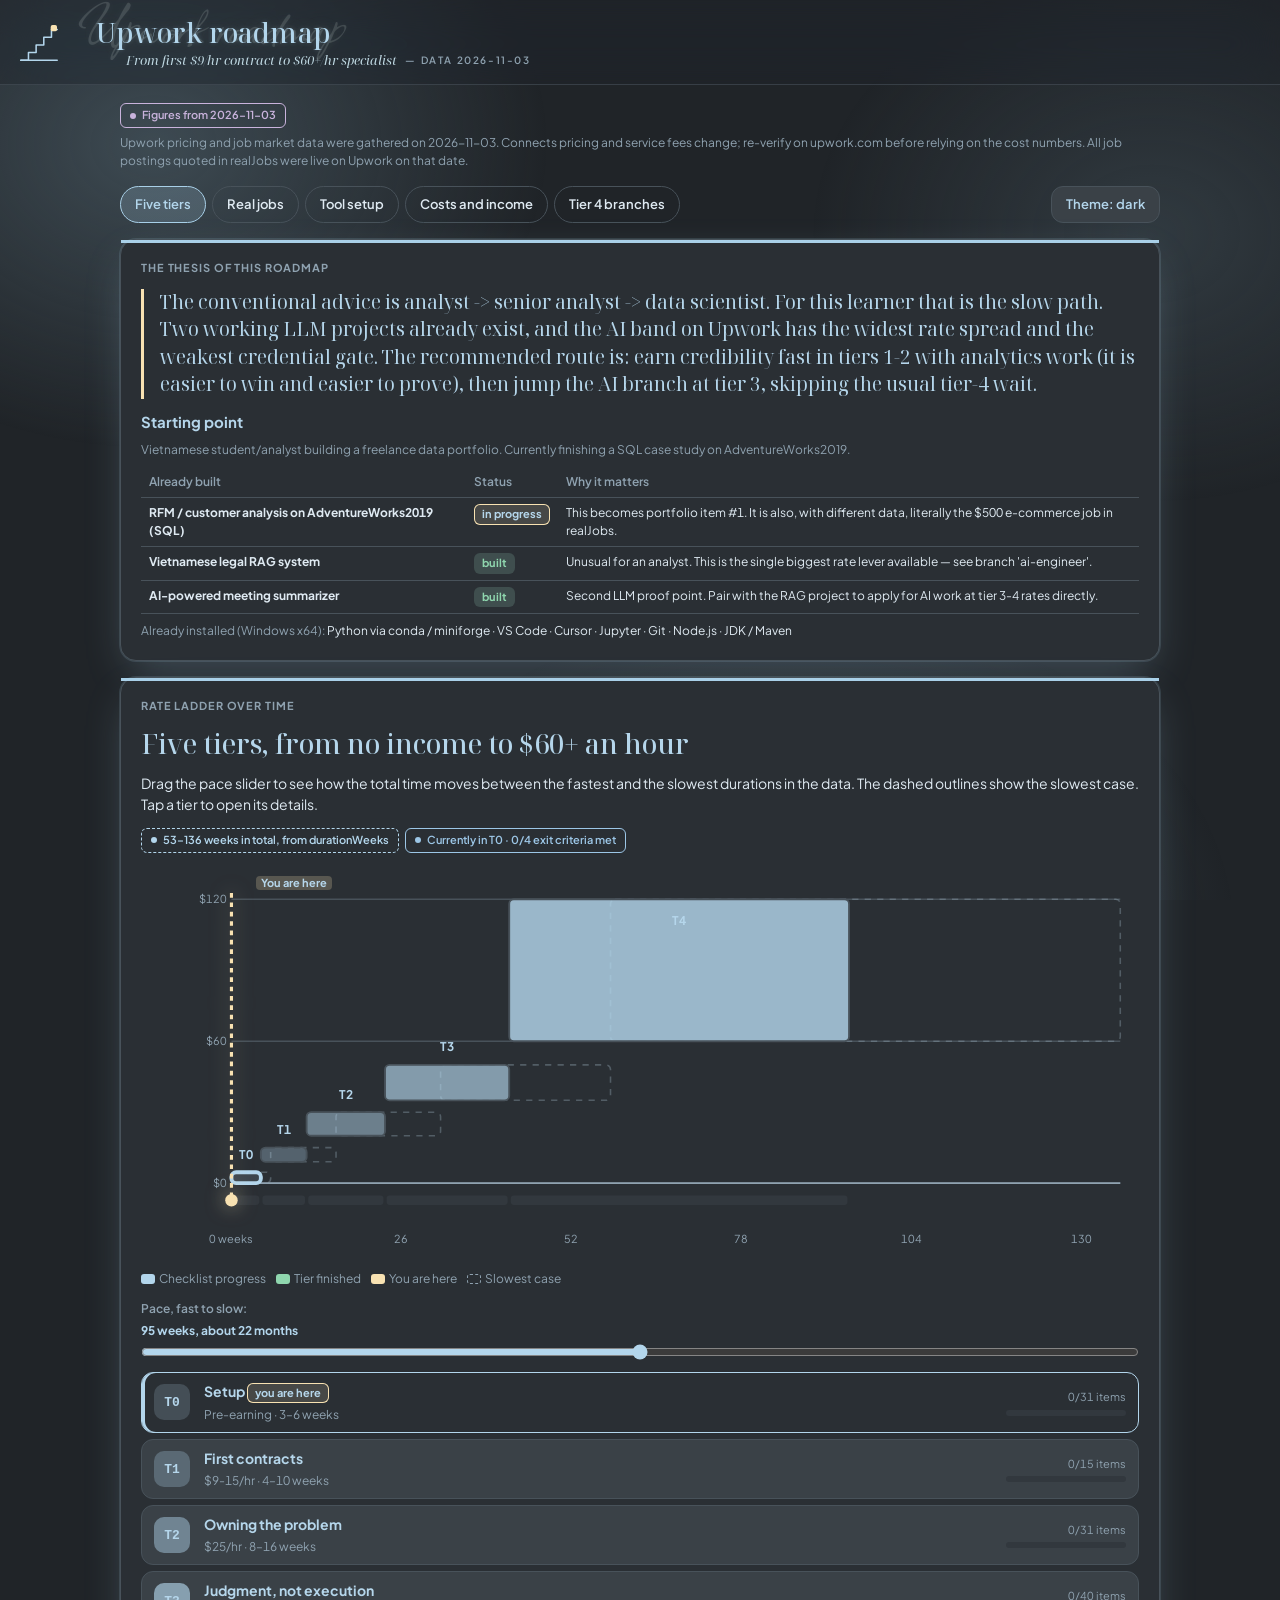
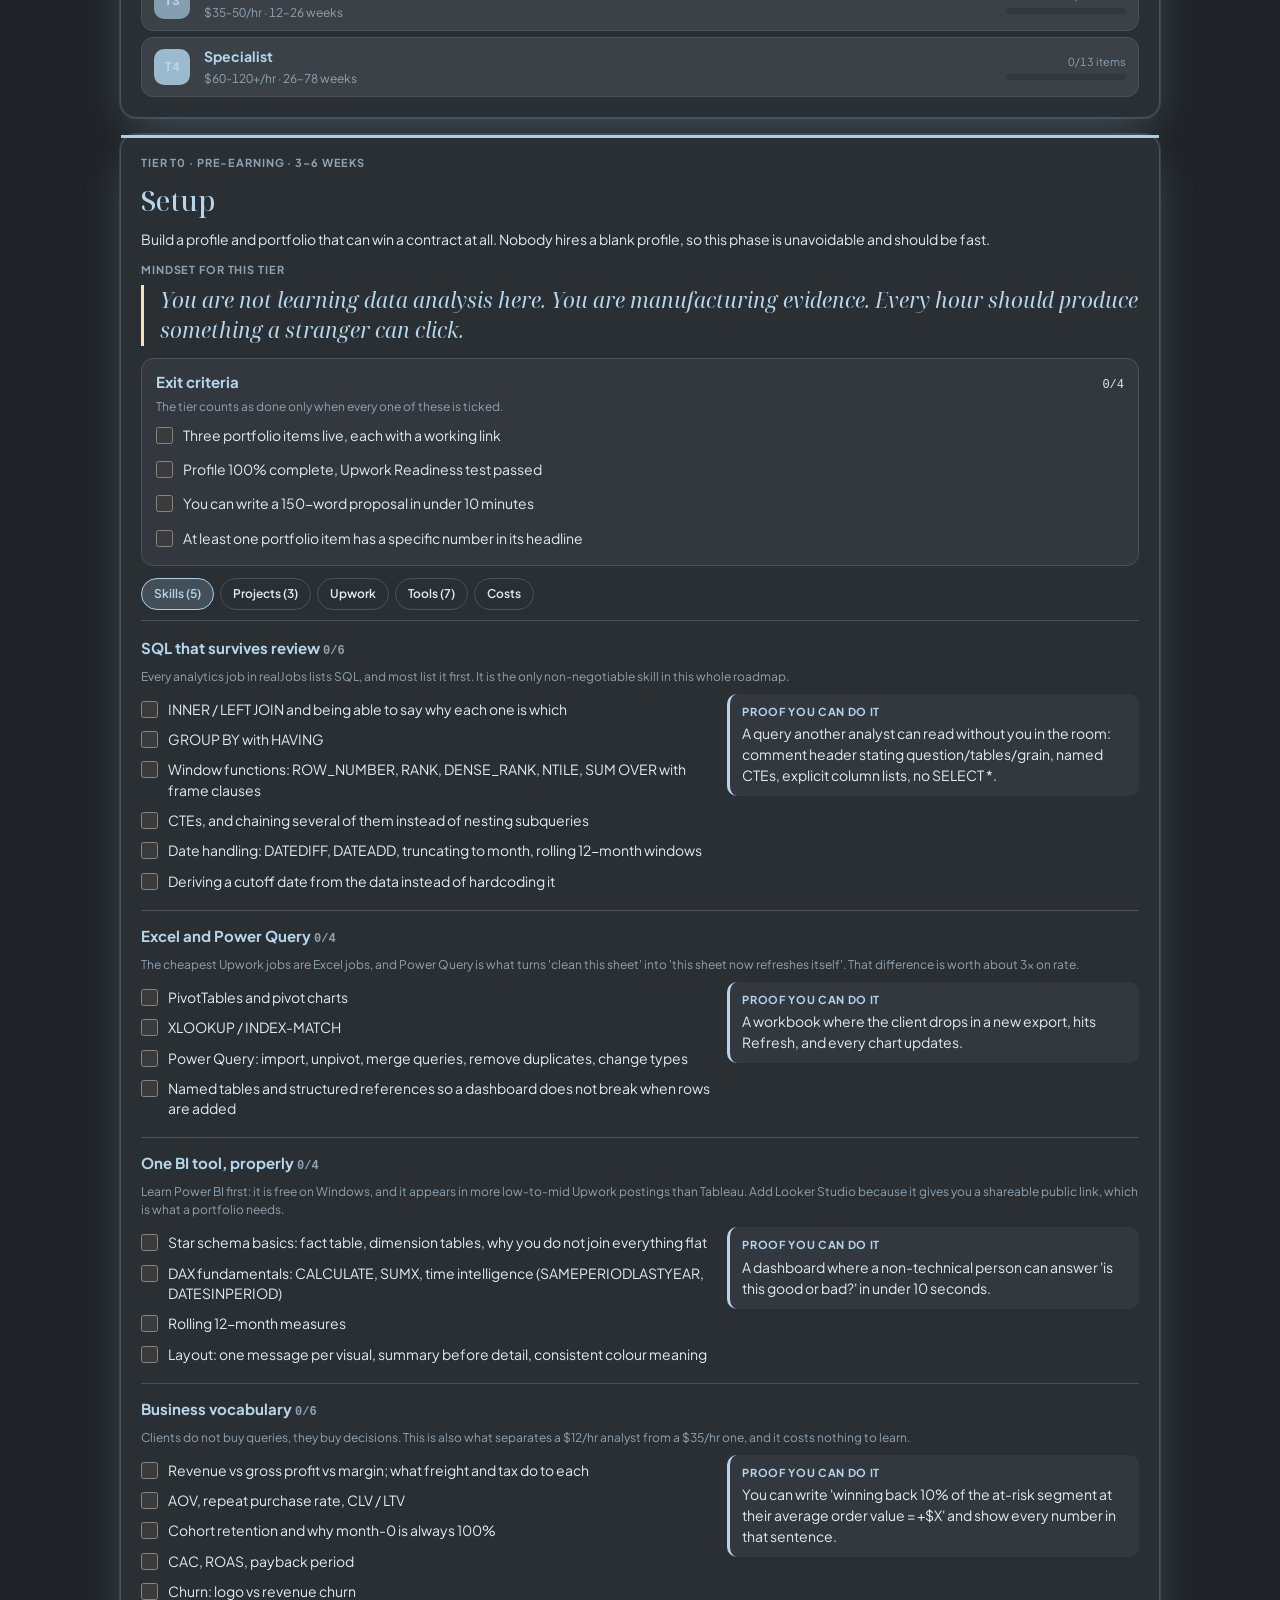
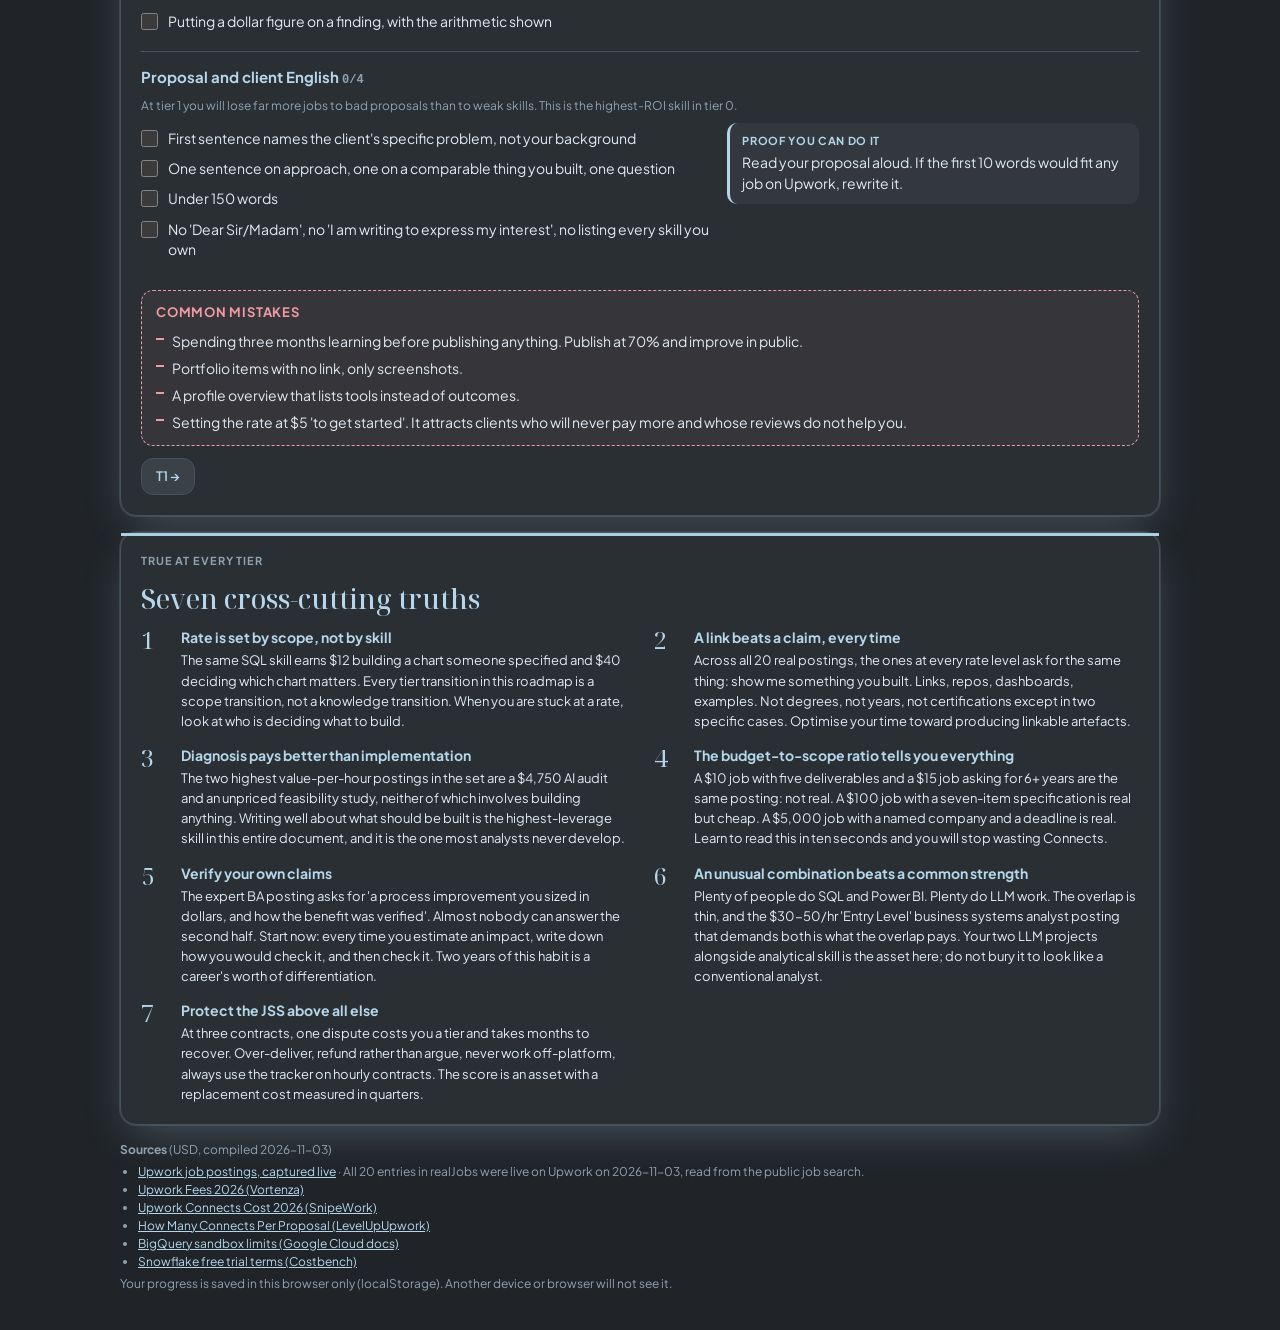
==== commit 95edb73f: "viz: upwork-data-roadmap-visualization" ====
--- a/v/misc/upwork-data-roadmap-visualization.html
+++ b/v/misc/upwork-data-roadmap-visualization.html
@@ -1,5 +1,5 @@
 <!doctype html>
-<html lang="vi">
+<html lang="en" data-theme="dark">
 <head>
 <meta charset="utf-8">
 <meta name="viewport" content="width=device-width, initial-scale=1">
@@ -357,26 +357,26 @@
     <path d="M5 42h38"/>
     <rect class="lt" x="37" y="6" width="5" height="5" rx="1.2"/>
   </svg>
-  <h1 class="page-title"><span data-script="Lộ trình Upwork">Lộ trình Upwork</span></h1>
+  <h1 class="page-title"><span data-script="Upwork roadmap">Upwork roadmap</span></h1>
   <p class="page-quote"><span lang="en" id="subtitle"></span><span class="by" id="compiled"></span></p>
 </header>
 
 <main class="app">
   <div class="fresh" id="fresh"></div>
-  <nav class="nav" role="tablist" aria-label="Các phần">
-    <button class="tab" role="tab" data-act="tab" data-v="tiers">Lộ trình 5 bậc</button>
-    <button class="tab" role="tab" data-act="tab" data-v="jobs">Việc thật</button>
-    <button class="tab" role="tab" data-act="tab" data-v="tools">Cài công cụ</button>
-    <button class="tab" role="tab" data-act="tab" data-v="cost">Chi phí &amp; thu nhập</button>
-    <button class="tab" role="tab" data-act="tab" data-v="branches">Nhánh bậc 4</button>
-    <button class="mc-btn theme-btn" type="button" data-act="theme" id="theme-btn">Giao diện: tự động</button>
+  <nav class="nav" role="tablist" aria-label="Sections">
+    <button class="tab" role="tab" data-act="tab" data-v="tiers">Five tiers</button>
+    <button class="tab" role="tab" data-act="tab" data-v="jobs">Real jobs</button>
+    <button class="tab" role="tab" data-act="tab" data-v="tools">Tool setup</button>
+    <button class="tab" role="tab" data-act="tab" data-v="cost">Costs and income</button>
+    <button class="tab" role="tab" data-act="tab" data-v="branches">Tier 4 branches</button>
+    <button class="mc-btn theme-btn" type="button" data-act="theme" id="theme-btn">Theme: dark</button>
   </nav>
 
   <!-- A. Tier spine -->
   <div id="view-tiers" class="app" style="gap:16px">
     <section class="mc-card studio-card">
       <div class="studio-body">
-        <p class="eyebrow">Luận điểm của lộ trình</p>
+        <p class="eyebrow">The thesis of this roadmap</p>
         <p class="thesis" lang="en" id="thesis"></p>
         <div id="starting"></div>
       </div>
@@ -384,17 +384,17 @@
 
     <section class="mc-card studio-card">
       <div class="studio-body">
-        <p class="eyebrow">Bậc thang giá theo thời gian</p>
-        <h2 class="viz-title">Năm bậc, từ chưa có thu nhập đến $60+/giờ</h2>
-        <p class="viz-why">Kéo thanh tốc độ để xem tổng thời gian dao động giữa kịch bản nhanh nhất và chậm nhất trong dữ liệu. Khung nét đứt là kịch bản chậm nhất. Chạm một bậc để mở chi tiết.</p>
+        <p class="eyebrow">Rate ladder over time</p>
+        <h2 class="viz-title">Five tiers, from no income to $60+ an hour</h2>
+        <p class="viz-why">Drag the pace slider to see how the total time moves between the fastest and the slowest durations in the data. The dashed outlines show the slowest case. Tap a tier to open its details.</p>
         <div class="viz-meta" id="ladder-meta"></div>
         <div class="stage">
           <div class="v-stack" id="ladder"></div>
-          <div class="legend"><span><i class="key" style="background:var(--mc-deep)"></i>Tiến độ checklist</span><span><i class="key" style="background:var(--ok)"></i>Bậc đã xong</span><span><i class="key" style="background:var(--mc-light)"></i>Bạn đang ở đây</span><span><i class="key" style="border:1px dashed var(--mc-muted)"></i>Kịch bản chậm nhất</span></div>
+          <div class="legend"><span><i class="key" style="background:var(--mc-deep)"></i>Checklist progress</span><span><i class="key" style="background:var(--ok)"></i>Tier finished</span><span><i class="key" style="background:var(--mc-light)"></i>You are here</span><span><i class="key" style="border:1px dashed var(--mc-muted)"></i>Slowest case</span></div>
           <div class="ctl-row">
-            <label class="ctl">Tốc độ: nhanh ↔ chậm · <span class="num" id="speed-out"></span><input type="range" min="0" max="100" step="1" data-in="speed" id="speed"></label>
+            <label class="ctl">Pace, fast to slow: <span class="num" id="speed-out"></span><input type="range" min="0" max="100" step="1" data-in="speed" id="speed"></label>
           </div>
-          <div class="spine" role="tablist" aria-label="Chọn bậc" id="spine"></div>
+          <div class="spine" role="tablist" aria-label="Choose a tier" id="spine"></div>
         </div>
       </div>
     </section>
@@ -406,21 +406,21 @@
   <div id="view-jobs" class="app" style="gap:16px" hidden>
     <section class="mc-card studio-card">
       <div class="studio-body">
-        <p class="eyebrow">20 tin tuyển dụng thật · chụp ngày <span id="jobs-date"></span></p>
-        <h2 class="viz-title">Việc nào bạn nhận được ngay, việc nào còn thiếu gì</h2>
-        <p class="viz-why">Mỗi ô là một tin, xếp theo bậc cần đạt. Xanh lá là trong tầm với checklist hiện tại, tím là còn thiếu điều kiện ra bậc, đỏ gạch là bẫy. Kéo thanh giả định để xem bảng đổi màu khi bạn xong thêm bậc. Chạm một ô để đọc tin.</p>
+        <p class="eyebrow">20 real Upwork postings, captured on <span id="jobs-date"></span></p>
+        <h2 class="viz-title">Which jobs you can win now, and what stands in the way of the rest</h2>
+        <p class="viz-why">Each cell is one posting, placed in the tier you need to reach first. Green means it is within reach with your current checklist, purple means exit criteria are still missing, and struck-through red means it is a trap. Drag the assumption slider to see the board change as you finish more tiers. Tap a cell to read the posting.</p>
         <div class="viz-meta" id="reach-meta"></div>
         <div class="stage">
           <div class="reach" id="reach"></div>
           <div class="ctl-row">
-            <label class="ctl">Giả định đã xong: <span class="num" id="assume-out"></span><input type="range" min="0" max="5" step="1" data-in="assume" id="assume"></label>
+            <label class="ctl">Assume finished: <span class="num" id="assume-out"></span><input type="range" min="0" max="5" step="1" data-in="assume" id="assume"></label>
           </div>
           <p class="stat-line" id="reach-stat"></p>
         </div>
-        <div class="viz-takeaways"><h4>Đọc bảng này thế nào</h4><ul>
-          <li>Khoảng cách tới một việc là danh sách điều kiện ra bậc (exit criteria) bạn chưa tick, không phải số kỹ năng.</li>
-          <li>Cột T3 và T4 có nhiều việc nhất; đó là nơi luận điểm "nhảy sang nhánh AI sớm" được kiểm chứng.</li>
-          <li>Bốn tin bẫy nằm riêng ở cột cuối: học cách nhận ra chúng trong mười giây.</li>
+        <div class="viz-takeaways"><h4>How to read this board</h4><ul>
+          <li>The gap to a job is the list of exit criteria you have not ticked yet, not a count of skills.</li>
+          <li>The T3 and T4 columns hold the most jobs, which is where the "jump to the AI branch early" thesis gets tested.</li>
+          <li>The four traps sit apart in the last column. Learn to spot them in ten seconds.</li>
         </ul></div>
       </div>
     </section>
@@ -438,11 +438,11 @@
   <div id="view-tools" class="app" style="gap:16px" hidden>
     <section class="mc-card studio-card">
       <div class="studio-body">
-        <p class="eyebrow">Cài đặt trên Windows</p>
-        <h2 class="viz-title" id="tools-title">Công cụ</h2>
-        <p class="viz-why">Lọc theo bậc. Mỗi lệnh có nút Chép. Khung viền xanh lá ở cuối mỗi công cụ là bài kiểm tra: lệnh đó chạy được thì bạn cài xong. Công cụ đã cài được làm mờ.</p>
+        <p class="eyebrow">Installing on Windows</p>
+        <h2 class="viz-title" id="tools-title">Tools</h2>
+        <p class="viz-why">Filter by tier. Every command has a Copy button. The green box at the end of each tool is the acceptance test: when that check works, the install is done. Tools you already have are dimmed.</p>
         <div class="tabs" id="tool-filters"></div>
-        <label class="chk small" style="justify-self:start"><input type="checkbox" data-in="hideInstalled" id="hide-inst"><span>Ẩn công cụ đã cài</span></label>
+        <label class="chk small" style="justify-self:start"><input type="checkbox" data-in="hideInstalled" id="hide-inst"><span>Hide installed tools</span></label>
         <div class="tools-list" id="tools-list"></div>
       </div>
     </section>
@@ -452,23 +452,23 @@
   <div id="view-cost" class="app" style="gap:16px" hidden>
     <section class="mc-card studio-card">
       <div class="studio-body">
-        <p class="eyebrow">Mô phỏng chi phí Connects</p>
-        <h2 class="viz-title">Bao nhiêu Connects đổi được một hợp đồng</h2>
-        <p class="viz-why">Chọn bậc, kéo số proposal mỗi tháng và số Connects mỗi proposal. Tỉ lệ thắng mặc định lấy từ dữ liệu; kéo thanh thứ ba để đặt tỉ lệ của riêng bạn. Thanh viền vàng là ước tính của bạn so với chi phí tháng của lộ trình.</p>
+        <p class="eyebrow">Connects cost simulator</p>
+        <h2 class="viz-title">How many Connects it takes to win one contract</h2>
+        <p class="viz-why">Pick a tier, then drag the proposals per month and the Connects per proposal. The win rate defaults to the figure in the data; drag the third slider to set your own. The bar with the gold outline is your estimate, shown against the roadmap's monthly cost for each tier.</p>
         <div class="viz-meta" id="calc-meta"></div>
         <div class="stage">
           <div class="tabs" id="calc-tiers"></div>
           <div class="ctl-row">
-            <label class="ctl">Proposal / tháng: <span class="num" id="proposals-out"></span><input type="range" min="1" max="40" step="1" data-in="proposals" id="proposals"></label>
+            <label class="ctl">Proposals per month: <span class="num" id="proposals-out"></span><input type="range" min="1" max="40" step="1" data-in="proposals" id="proposals"></label>
             <label class="ctl">Connects / proposal: <span class="num" id="cpp-out"></span><input type="range" step="1" data-in="cpp" id="cpp"></label>
-            <label class="ctl">Số proposal cho 1 lần thắng: <span class="num" id="ppw-out"></span><input type="range" min="2" max="40" step="1" data-in="ppw" id="ppw"></label>
+            <label class="ctl">Proposals per win: <span class="num" id="ppw-out"></span><input type="range" min="2" max="40" step="1" data-in="ppw" id="ppw"></label>
           </div>
           <div class="stats" id="calc-stats"></div>
           <div class="hbars" id="calc-bars"></div>
-          <div class="legend"><span><i class="key seg-c"></i>Connects</span><span><i class="key seg-cl"></i>Cloud</span><span><i class="key seg-a"></i>API</span><span><i class="key seg-s"></i>Phần mềm</span></div>
+          <div class="legend"><span><i class="key seg-c"></i>Connects</span><span><i class="key seg-cl"></i>Cloud</span><span><i class="key seg-a"></i>API</span><span><i class="key seg-s"></i>Software</span></div>
           <p class="note" id="calc-note"></p>
           <div class="sec">
-            <p class="h3">Freelancer Plus có đáng không?</p>
+            <p class="h3">Is Freelancer Plus worth it?</p>
             <div class="tabs" id="plus-conn"></div>
             <div class="disagree" id="plus-disagree"></div>
             <p class="stat-line" id="plus-line"></p>
@@ -480,23 +480,23 @@
 
     <section class="mc-card studio-card">
       <div class="studio-body">
-        <p class="eyebrow">Thu nhập thực nhận</p>
-        <h2 class="viz-title">Từ giá giờ đến tiền về tài khoản</h2>
-        <p class="viz-why">Kéo giá giờ và số giờ tính tiền mỗi tuần. Các thanh cho thấy phần bị trừ: phí dịch vụ Upwork, $2 Payoneer, 1.5% phí đổi sang VND. Chọn một ví dụ để nạp đúng số trong dữ liệu.</p>
+        <p class="eyebrow">Take-home income</p>
+        <h2 class="viz-title">From hourly rate to money in your account</h2>
+        <p class="viz-why">Drag the hourly rate and the billable hours per week. The bars show what is taken off: the Upwork service fee, the $2 Payoneer fee and the 1.5% cost of converting to VND. Pick an example to load the exact figures from the data.</p>
         <div class="viz-meta" id="pay-meta"></div>
         <div class="stage">
           <div class="tabs" id="pay-examples"></div>
           <div class="ctl-row">
-            <label class="ctl">Giá: <span class="num" id="rate-out"></span><input type="range" min="5" max="150" step="1" data-in="rate" id="rate"></label>
-            <label class="ctl">Giờ tính tiền / tuần: <span class="num" id="hours-out"></span><input type="range" min="1" max="40" step="1" data-in="hours" id="hours"></label>
-            <label class="ctl">Phí dịch vụ: <span class="num" id="fee-out"></span><input type="range" min="0" max="15" step="1" data-in="fee" id="fee"></label>
+            <label class="ctl">Rate: <span class="num" id="rate-out"></span><input type="range" min="5" max="150" step="1" data-in="rate" id="rate"></label>
+            <label class="ctl">Billable hours per week: <span class="num" id="hours-out"></span><input type="range" min="1" max="40" step="1" data-in="hours" id="hours"></label>
+            <label class="ctl">Service fee: <span class="num" id="fee-out"></span><input type="range" min="0" max="15" step="1" data-in="fee" id="fee"></label>
           </div>
           <div class="stats" id="pay-stats"></div>
           <div class="hbars" id="pay-bars"></div>
           <p class="note" id="pay-formula"></p>
         </div>
         <div class="sec">
-          <p class="h3">Bốn ví dụ trong dữ liệu, tính lại</p>
+          <p class="h3">The four examples in the data, recalculated</p>
           <div class="tbl-wrap"><table class="data-table" id="pay-table"></table></div>
           <p class="note" id="income-note" lang="en"></p>
         </div>
@@ -512,9 +512,9 @@
   <div id="view-branches" class="app" style="gap:16px" hidden>
     <section class="mc-card studio-card">
       <div class="studio-body">
-        <p class="eyebrow">Bậc 4 · chọn một nhánh</p>
-        <h2 class="viz-title">Ba nhánh, và vì sao chỉ một nhánh nên đi trước</h2>
-        <p class="viz-why">Chọn nhánh để so sánh. Đọc kỹ phần "thị trường trả thật": nó có mặt để ngăn một lựa chọn sai.</p>
+        <p class="eyebrow">Tier 4 · choose one branch</p>
+        <h2 class="viz-title">Three branches, and why only one should come first</h2>
+        <p class="viz-why">Pick a branch to compare. Read the "what the market actually pays" section closely: it is there to stop a bad bet.</p>
         <div class="tbl-wrap"><table class="data-table" id="branch-compare"></table></div>
         <div class="tabs" id="branch-tabs"></div>
       </div>
@@ -524,8 +524,8 @@
 
   <!-- G. Cross-cutting truths: always visible -->
   <section class="mc-card studio-card truths" aria-labelledby="truths-h">
-    <p class="eyebrow">Đúng ở mọi bậc</p>
-    <h2 class="viz-title" id="truths-h">Bảy sự thật xuyên suốt</h2>
+    <p class="eyebrow">True at every tier</p>
+    <h2 class="viz-title" id="truths-h">Seven cross-cutting truths</h2>
     <ol id="truths" lang="en"></ol>
   </section>
 
@@ -3058,7 +3058,7 @@
   const DEFAULT = {
     checks: {}, installed: {}, tab: 'tiers', tier: null, tierSub: 'skills', jobFilter: 'all', toolFilter: 'all',
     hideInstalled: false, branch: (D.branches.find((b) => b.recommendedForThisLearner) || D.branches[0]).id,
-    theme: 'auto', speed: 50, assume: 0,
+    theme: 'dark', themeChosen: false, speed: 50, assume: 0,
     calc: { tier: 't2', proposals: 15, cpp: UM.connects.perProposalTypical, ppw: null, plusConn: UM.freelancerPlus.connectsIncluded },
     pay: { rate: ex0.rate, hours: ex0.billableHoursPerWeek, fee: 10, example: ex0.tier }
   };
@@ -3074,6 +3074,7 @@
         const d = DEFAULT[k];
         state[k] = (d && typeof d === 'object' && !Array.isArray(d)) ? Object.assign({}, d, s[k]) : s[k];
       });
+      if (!state.themeChosen) state.theme = 'dark';
     } catch (e) { /* storage unavailable: defaults stay */ }
   }
   function save() { try { window.localStorage.setItem(KEY, JSON.stringify(state)); } catch (e) { /* ignore */ } }
@@ -3157,7 +3158,7 @@
     }
     return out.sort((a, b) => a.start - b.start);
   }
-  const cmdRow = (text, multi) => `<div class="cmd">${multi ? `<pre><code>${esc(text)}</code></pre>` : `<code>${esc(text)}</code>`}<button class="copy" type="button" data-copy>Chép</button></div>`;
+  const cmdRow = (text, multi) => `<div class="cmd">${multi ? `<pre><code>${esc(text)}</code></pre>` : `<code>${esc(text)}</code>`}<button class="copy" type="button" data-copy>Copy</button></div>`;
   function renderStep(raw) {
     const step = clean(raw);
     if (step.includes('\\n')) {
@@ -3191,25 +3192,25 @@
   function applyTheme() {
     const root = document.documentElement;
     if (state.theme === 'light' || state.theme === 'dark') root.setAttribute('data-theme', state.theme); else root.removeAttribute('data-theme');
-    $('theme-btn').textContent = 'Giao diện: ' + ({ auto: 'tự động', light: 'sáng', dark: 'tối' }[state.theme] || 'tự động');
+    $('theme-btn').textContent = 'Theme: ' + ({ auto: 'system', light: 'light', dark: 'dark' }[state.theme] || 'dark');
   }
 
   /* ---------- static: header, freshness, truths, sources ---------- */
   function renderStatic() {
     $('subtitle').textContent = D.meta.subtitle;
-    $('compiled').textContent = 'Dữ liệu ' + D.meta.compiledOn;
-    $('fresh').innerHTML = `<span class="seal seal--warn">Số liệu ngày ${esc(D.meta.compiledOn)}</span><span lang="en">${esc(D.meta.dataFreshnessWarning)}</span>`;
+    $('compiled').textContent = 'Data ' + D.meta.compiledOn;
+    $('fresh').innerHTML = `<span class="seal seal--warn">Figures from ${esc(D.meta.compiledOn)}</span><span lang="en">${esc(D.meta.dataFreshnessWarning)}</span>`;
     $('thesis').textContent = D.learner.strategicNote;
     $('jobs-date').textContent = D.meta.compiledOn;
     $('truths').innerHTML = D.crossCuttingTruths.map((t) => `<li><b>${esc(t.title)}</b><span>${esc(t.detail)}</span></li>`).join('');
-    $('sources').innerHTML = `<p><b>Nguồn dữ liệu</b> (${esc(D.meta.currency)}, tổng hợp ${esc(D.meta.compiledOn)})</p><ul>${D.sources.map((s) => `<li><a href="${esc(s.url)}" target="_blank" rel="noopener">${esc(s.label)}</a>${s.note ? ' · ' + esc(s.note) : ''}</li>`).join('')}</ul><p>Tiến độ lưu trong trình duyệt này (localStorage). Mở ở máy khác sẽ không thấy.</p>`;
+    $('sources').innerHTML = `<p><b>Sources</b> (${esc(D.meta.currency)}, compiled ${esc(D.meta.compiledOn)})</p><ul>${D.sources.map((s) => `<li><a href="${esc(s.url)}" target="_blank" rel="noopener">${esc(s.label)}</a>${s.note ? ' · ' + esc(s.note) : ''}</li>`).join('')}</ul><p>Your progress is saved in this browser only (localStorage). Another device or browser will not see it.</p>`;
     const L = D.learner;
-    $('starting').innerHTML = `<div class="sec"><p class="h3">Điểm xuất phát</p>
+    $('starting').innerHTML = `<div class="sec"><p class="h3">Starting point</p>
       <p class="small muted" lang="en">${esc(L.summary)}</p>
-      <div class="tbl-wrap"><table class="data-table" lang="en"><thead><tr><th>Đã làm</th><th>Trạng thái</th><th>Vì sao quan trọng</th></tr></thead><tbody>
-      ${L.alreadyBuilt.map((b) => `<tr><td><b>${esc(b.name)}</b></td><td><span class="tag ${b.status === 'built' ? 'tag--ok' : 'tag--light'}">${b.status === 'built' ? 'đã xong' : 'đang làm'}</span></td><td>${esc(b.relevance)}</td></tr>`).join('')}
+      <div class="tbl-wrap"><table class="data-table" lang="en"><thead><tr><th>Already built</th><th>Status</th><th>Why it matters</th></tr></thead><tbody>
+      ${L.alreadyBuilt.map((b) => `<tr><td><b>${esc(b.name)}</b></td><td><span class="tag ${b.status === 'built' ? 'tag--ok' : 'tag--light'}">${b.status === 'built' ? 'built' : 'in progress'}</span></td><td>${esc(b.relevance)}</td></tr>`).join('')}
       </tbody></table></div>
-      <p class="small"><span class="muted">Đã cài trên máy (${esc(L.os)}):</span> ${L.alreadyInstalled.map(esc).join(' · ')}</p></div>`;
+      <p class="small"><span class="muted">Already installed (${esc(L.os)}):</span> ${L.alreadyInstalled.map(esc).join(' · ')}</p></div>`;
   }
 
   /* ---------- tabs ---------- */
@@ -3236,7 +3237,7 @@
       svg += `<line class="chart-grid" x1="${X0}" x2="${X1}" y1="${ys(r)}" y2="${ys(r)}"/>`;
       lab += `<span class="lab lab--y" style="${P(X0, ys(r))}">$${r}</span>`;
     });
-    for (let w = 0; w <= span; w += 26) lab += `<span class="lab lab--x" style="${P(xs(w), 240)}">${w === 0 ? '0 tuần' : w}</span>`;
+    for (let w = 0; w <= span; w += 26) lab += `<span class="lab lab--x" style="${P(xs(w), 240)}">${w === 0 ? '0 weeks' : w}</span>`;
     svg += `<line class="chart-axis" x1="${X0}" x2="${X1}" y1="${YB}" y2="${YB}"/>`;
     let cum = 0, cumMax = 0;
     TIERS.forEach((t, i) => {
@@ -3255,38 +3256,38 @@
       if (i === cur && !done) {
         const nx = x0 + w * pr.f;
         svg += `<line class="lad-now is-lit" x1="${nx}" x2="${nx}" y1="${YT - 4}" y2="${YB + 14}"/><circle class="lad-now-dot is-lit" cx="${nx}" cy="${YB + 11}" r="4"/>`;
-        lab += `<span class="lab lab--now" style="${P(Math.min(Math.max(nx, X0 + 40), X1 - 40), YT - 10)}">Bạn ở đây</span>`;
+        lab += `<span class="lab lab--now" style="${P(Math.min(Math.max(nx, X0 + 40), X1 - 40), YT - 10)}">You are here</span>`;
       }
       cum += d; cumMax += t.durationWeeks.max;
     });
-    $('ladder').innerHTML = `<svg class="v-svg" viewBox="0 0 ${W} ${H}" role="img" aria-label="Bậc giá theo số tuần">${svg}</svg><div class="v-labels">${lab}</div>`;
+    $('ladder').innerHTML = `<svg class="v-svg" viewBox="0 0 ${W} ${H}" role="img" aria-label="Rate tiers by week">${svg}</svg><div class="v-labels">${lab}</div>`;
     $('speed').value = state.speed;
     const months = (cum / 4.345).toFixed(0);
-    $('speed-out').textContent = `${Math.round(cum)} tuần ≈ ${months} tháng`;
-    $('ladder-meta').innerHTML = `<span class="seal seal--calc">Tổng ${totalMin}–${totalMax} tuần theo durationWeeks</span>` +
-      (done ? '<span class="seal seal--ok">Đã xong cả 5 bậc</span>' : `<span class="seal seal--info">Đang ở ${TIERS[cur].id.toUpperCase()} · ${exitCount(TIERS[cur])}/${TIERS[cur].exitCriteria.length} điều kiện ra bậc</span>`);
+    $('speed-out').textContent = `${Math.round(cum)} weeks, about ${months} months`;
+    $('ladder-meta').innerHTML = `<span class="seal seal--calc">${totalMin}–${totalMax} weeks in total, from durationWeeks</span>` +
+      (done ? '<span class="seal seal--ok">All five tiers finished</span>' : `<span class="seal seal--info">Currently in ${TIERS[cur].id.toUpperCase()} · ${exitCount(TIERS[cur])}/${TIERS[cur].exitCriteria.length} exit criteria met</span>`);
   }
 
   function renderSpine() {
     const cur = currentTier(); const done = allDone();
     $('spine').innerHTML = TIERS.map((t, i) => {
       const pr = tierProgress(t); const ed = exitDone(t);
-      const status = ed ? '<span class="tag tag--ok">xong</span>' : (i === cur && !done ? '<span class="tag tag--light">đang ở đây</span>' : '');
+      const status = ed ? '<span class="tag tag--ok">done</span>' : (i === cur && !done ? '<span class="tag tag--light">you are here</span>' : '');
       return `<button class="spine-row" role="tab" type="button" aria-selected="${state.tier === t.id}" data-act="tier" data-v="${t.id}">
         <span class="spine-id" style="--ramp:${RAMP(i)}">${t.id.toUpperCase()}</span>
-        <span><span class="spine-name" lang="en">${esc(t.name)}</span> ${status}<br><span class="spine-meta">${esc(t.rateBand.label)} · ${t.durationWeeks.min}–${t.durationWeeks.max} tuần</span></span>
-        <span class="spine-prog"><span>${pr.n}/${pr.total} mục</span><span class="bar${ed ? ' is-done' : ''}"><i style="width:${(pr.f * 100).toFixed(0)}%"></i></span></span>
+        <span><span class="spine-name" lang="en">${esc(t.name)}</span> ${status}<br><span class="spine-meta">${esc(t.rateBand.label)} · ${t.durationWeeks.min}–${t.durationWeeks.max} weeks</span></span>
+        <span class="spine-prog"><span>${pr.n}/${pr.total} items</span><span class="bar${ed ? ' is-done' : ''}"><i style="width:${(pr.f * 100).toFixed(0)}%"></i></span></span>
       </button>`;
     }).join('');
   }
 
   /* ---------- A. tier detail ---------- */
-  const PB = { profile: 'Hồ sơ', doNotYet: 'Chưa nên làm', filters: 'Bộ lọc việc', bidding: 'Cách bid', delivery: 'Bàn giao', positioning: 'Định vị', contracts: 'Hợp đồng', rates: 'Định giá' };
+  const PB = { profile: 'Profile', doNotYet: 'Do not do yet', filters: 'Job filters', bidding: 'Bidding', delivery: 'Delivery', positioning: 'Positioning', contracts: 'Contracts', rates: 'Rates' };
   const chk = (key, text, extra) => `<label class="chk"${extra || ''}><input type="checkbox" data-key="${esc(key)}"${isOn(key) ? ' checked' : ''}><span lang="en">${esc(text)}</span></label>`;
 
   function renderTierDetail() {
     const t = TIER[state.tier]; const i = tierIdx(t.id);
-    const subs = [['skills', `Kỹ năng (${t.skills.length})`], ['projects', `Dự án (${t.projects.length})`], ['upwork', 'Upwork'], ['tools', `Công cụ (${t.toolIds.length})`], ['costs', 'Chi phí']];
+    const subs = [['skills', `Skills (${t.skills.length})`], ['projects', `Projects (${t.projects.length})`], ['upwork', 'Upwork'], ['tools', `Tools (${t.toolIds.length})`], ['costs', 'Costs']];
     if (!subs.some((s) => s[0] === state.tierSub)) state.tierSub = 'skills';
     let body = '';
     if (state.tierSub === 'skills') {
@@ -3294,7 +3295,7 @@
         <p class="skill-name" lang="en">${esc(s.name)} <span class="small muted mono" data-skillcount="${esc(s.id)}"></span></p>
         <p class="small muted" lang="en">${esc(s.why)}</p>
         <div class="skill-grid">
-          <div class="proof"><b>Bằng chứng hoàn thành</b><span lang="en">${esc(s.proofOfSkill)}</span></div>
+          <div class="proof"><b>Proof you can do it</b><span lang="en">${esc(s.proofOfSkill)}</span></div>
           <div>${s.specifics.map((x) => chk(specKey(s, x), x)).join('')}</div>
         </div></div>`).join('');
     } else if (state.tierSub === 'projects') {
@@ -3302,42 +3303,42 @@
         const inProg = /progress/i.test(p.status || '') || (p.id === 'p1' && builtByName('adventureworks'));
         return `<div class="project">
           <div class="project-head"><span class="tag tag--deep mono">${esc(p.id)}</span><span class="skill-name" lang="en">${esc(p.name)}</span>
-            ${inProg && !isOn(projKey(p)) ? '<span class="tag tag--light">đang làm</span>' : ''}${p.estHours ? `<span class="small muted mono">~${p.estHours} giờ</span>` : ''}</div>
+            ${inProg && !isOn(projKey(p)) ? '<span class="tag tag--light">in progress</span>' : ''}${p.estHours ? `<span class="small muted mono">about ${p.estHours} hours</span>` : ''}</div>
           <p lang="en">${esc(p.brief)}</p>
           ${p.dataset ? `<p class="small" lang="en"><span class="muted">Dataset:</span> ${esc(p.dataset)}</p>` : ''}
-          ${p.deliverables ? `<div><p class="small muted">Sản phẩm bàn giao</p><ul class="plain" lang="en">${p.deliverables.map((d) => `<li>${esc(d)}</li>`).join('')}</ul></div>` : ''}
-          ${p.gotchas ? `<div><p class="small muted">Bẫy kỹ thuật (gotchas)</p><ul class="plain" lang="en">${p.gotchas.map((d) => `<li>${esc(d)}</li>`).join('')}</ul></div>` : ''}
+          ${p.deliverables ? `<div><p class="small muted">Deliverables</p><ul class="plain" lang="en">${p.deliverables.map((d) => `<li>${esc(d)}</li>`).join('')}</ul></div>` : ''}
+          ${p.gotchas ? `<div><p class="small muted">Gotchas</p><ul class="plain" lang="en">${p.gotchas.map((d) => `<li>${esc(d)}</li>`).join('')}</ul></div>` : ''}
           <p class="why-care" lang="en">${esc(p.whyClientsCare)}</p>
-          ${chk(projKey(p), 'Hoàn thành: đã public và có link', ' lang="vi"')}
+          ${chk(projKey(p), 'Done: published, with a working link')}
         </div>`;
       }).join('');
     } else if (state.tierSub === 'upwork') {
       body = Object.entries(t.upworkPlaybook).map(([k, v]) => `<div class="sec"><p class="h3">${esc(PB[k] || k)}</p><ul class="plain" lang="en">${v.map((x) => `<li>${esc(x)}</li>`).join('')}</ul></div>`).join('');
     } else if (state.tierSub === 'tools') {
       body = t.toolIds.length
-        ? `<p class="small muted">Chạm để mở hướng dẫn cài.</p><div class="chips">${t.toolIds.map((id) => TOOL[id] ? `<button class="chip-btn" type="button" data-act="gotool" data-v="${id}">${esc(TOOL[id].name)}${isInstalled(TOOL[id]) ? ' · đã cài' : ''}</button>` : '').join('')}</div>`
-        : `<p>Bậc này dùng bộ công cụ của nhánh bạn chọn. <button class="chip-btn" type="button" data-act="tab" data-v="branches">Xem 3 nhánh</button></p>`;
+        ? `<p class="small muted">Tap a tool to open its install guide.</p><div class="chips">${t.toolIds.map((id) => TOOL[id] ? `<button class="chip-btn" type="button" data-act="gotool" data-v="${id}">${esc(TOOL[id].name)}${isInstalled(TOOL[id]) ? ' · installed' : ''}</button>` : '').join('')}</div>`
+        : `<p>This tier uses the tool set of the branch you choose. <button class="chip-btn" type="button" data-act="tab" data-v="branches">See the three branches</button></p>`;
     } else {
       const c = t.costs;
-      body = `<dl class="kv"><dt>Phần mềm</dt><dd class="mono">${money(c.software)}/tháng</dd><dt>Connects</dt><dd class="mono">${money(c.connectsPerMonth)}/tháng</dd><dt>Khác</dt><dd class="mono">${money(c.other)}/tháng</dd></dl>
+      body = `<dl class="kv"><dt>Software</dt><dd class="mono">${money(c.software)} per month</dd><dt>Connects</dt><dd class="mono">${money(c.connectsPerMonth)} per month</dd><dt>Other</dt><dd class="mono">${money(c.other)} per month</dd></dl>
         ${c.breakdown ? `<p class="small" lang="en">${esc(c.breakdown)}</p>` : ''}<p class="small muted" lang="en">${esc(c.note)}</p>
-        <p><button class="chip-btn" type="button" data-act="tab" data-v="cost">Mở máy tính chi phí</button></p>`;
+        <p><button class="chip-btn" type="button" data-act="tab" data-v="cost">Open the cost calculator</button></p>`;
     }
     const ed = exitDone(t);
     $('tier-detail').innerHTML = `<div class="studio-body">
-      <p class="eyebrow">Bậc ${t.id.toUpperCase()} · ${esc(t.rateBand.label)} · ${t.durationWeeks.min}–${t.durationWeeks.max} tuần</p>
+      <p class="eyebrow">Tier ${t.id.toUpperCase()} · ${esc(t.rateBand.label)} · ${t.durationWeeks.min}–${t.durationWeeks.max} weeks</p>
       <h2 class="viz-title" lang="en">${esc(t.name)}</h2>
       <p lang="en">${esc(t.goal)}</p>
-      <div class="sec" style="gap:6px"><p class="eyebrow">Tư duy ở bậc này</p><p class="mindset" lang="en">${esc(t.mindset)}</p></div>
+      <div class="sec" style="gap:6px"><p class="eyebrow">Mindset for this tier</p><p class="mindset" lang="en">${esc(t.mindset)}</p></div>
       <div class="exit-box${ed ? ' is-done' : ''}" id="exit-box">
-        <div class="exit-head"><p class="h3">Điều kiện ra bậc</p><span class="small mono" id="exit-count"></span></div>
-        <p class="small muted">Bậc chỉ tính là xong khi tick đủ các điều kiện này.</p>
+        <div class="exit-head"><p class="h3">Exit criteria</p><span class="small mono" id="exit-count"></span></div>
+        <p class="small muted">The tier counts as done only when every one of these is ticked.</p>
         ${t.exitCriteria.map((c) => chk(exitKey(t, c), c)).join('')}
       </div>
-      ${t.branchesRequired ? '<p><button class="mc-btn mc-btn--primary" type="button" data-act="tab" data-v="branches">Bậc này cần chọn nhánh: xem 3 nhánh</button></p>' : ''}
+      ${t.branchesRequired ? '<p><button class="mc-btn mc-btn--primary" type="button" data-act="tab" data-v="branches">This tier needs a branch: see the three options</button></p>' : ''}
       <div class="tabs subtabs" role="tablist">${subs.map(([k, l]) => `<button class="tab" role="tab" type="button" aria-selected="${state.tierSub === k}" data-act="tiersub" data-v="${k}">${l}</button>`).join('')}</div>
       <div>${body}</div>
-      <div class="mistakes"><h3>Sai lầm thường gặp</h3><ul lang="en">${t.commonMistakes.map((m) => `<li>${esc(m)}</li>`).join('')}</ul></div>
+      <div class="mistakes"><h3>Common mistakes</h3><ul lang="en">${t.commonMistakes.map((m) => `<li>${esc(m)}</li>`).join('')}</ul></div>
       <div class="chips">${i > 0 ? `<button class="mc-btn" type="button" data-act="tier" data-v="${TIERS[i - 1].id}">← ${TIERS[i - 1].id.toUpperCase()}</button>` : ''}${i < TIERS.length - 1 ? `<button class="mc-btn" type="button" data-act="tier" data-v="${TIERS[i + 1].id}">${TIERS[i + 1].id.toUpperCase()} →</button>` : ''}</div>
     </div>`;
     updateDetailCounts();
@@ -3345,7 +3346,7 @@
   function updateDetailCounts() {
     const t = TIER[state.tier]; if (!t || !$('exit-count')) return;
     const n = exitCount(t);
-    $('exit-count').textContent = `${n}/${t.exitCriteria.length}` + (exitDone(t) ? ' · xong' : '');
+    $('exit-count').textContent = `${n}/${t.exitCriteria.length}` + (exitDone(t) ? ' · done' : '');
     $('exit-box').classList.toggle('is-done', exitDone(t));
     t.skills.forEach((s) => {
       const el = document.querySelector(`[data-skillcount="${s.id}"]`);
@@ -3360,7 +3361,7 @@
   }
   function renderReach() {
     const cols = TIERS.map((t) => ({ id: t.id, label: t.id.toUpperCase(), jobs: [] }));
-    cols.push({ id: 'trap', label: 'Bẫy', jobs: [] });
+    cols.push({ id: 'trap', label: 'Traps', jobs: [] });
     D.realJobs.forEach((j) => { if (isTrap(j)) cols[cols.length - 1].jobs.push(j); else cols[parseReach(j.couldYouWinItAt).col].jobs.push(j); });
     const now = assumedCurrent();
     let ok = 0, gap = 0, trap = 0;
@@ -3371,9 +3372,9 @@
         return `<button class="reach-chip ${tone}" type="button" data-act="gojob" data-v="${j.id}" title="${esc(j.title)}">${j.id}</button>`; }).join('')}
     </div>`).join('');
     $('assume').value = state.assume;
-    $('assume-out').textContent = state.assume === 0 ? 'không, chỉ dùng checklist' : `T0${state.assume > 1 ? '–T' + (state.assume - 1) : ''}`;
-    $('reach-stat').innerHTML = `Trong tầm: <span class="num">${ok}</span> · Còn thiếu điều kiện: <span class="num">${gap}</span> · Bẫy: <span class="num">${trap}</span>`;
-    $('reach-meta').innerHTML = `<span class="seal seal--calc">Tính từ couldYouWinItAt × checklist</span>` + (state.assume ? '<span class="seal seal--warn">Đang giả định, không phải tiến độ thật</span>' : '');
+    $('assume-out').textContent = state.assume === 0 ? 'nothing, checklist only' : `T0${state.assume > 1 ? '–T' + (state.assume - 1) : ''}`;
+    $('reach-stat').innerHTML = `Within reach: <span class="num">${ok}</span> · Criteria missing: <span class="num">${gap}</span> · Traps: <span class="num">${trap}</span>`;
+    $('reach-meta').innerHTML = `<span class="seal seal--calc">Computed from couldYouWinItAt and your checklist</span>` + (state.assume ? '<span class="seal seal--warn">Assumed, not your real progress</span>' : '');
   }
   function jobCard(j) {
     const trap = isTrap(j);
@@ -3382,57 +3383,57 @@
     if (!trap) {
       const miss = jobGap(j);
       gapHtml = miss.length
-        ? `<div class="gap tone-warn"><p class="gap-title">Còn ${miss.length} điều kiện ra bậc giữa bạn và việc này</p><ul>${miss.map((m) => `<li>${tierTag(m.tier)}<span lang="en">${esc(m.text)}</span></li>`).join('')}</ul>${r.qualifier ? `<p class="small" lang="en"><span class="muted">Thêm:</span> ${esc(r.qualifier)}</p>` : ''}</div>`
-        : `<div class="gap tone-good"><p class="gap-title">Trong tầm với tiến độ hiện tại</p>${r.qualifier ? `<p class="small" lang="en"><span class="muted">Điều kiện kèm theo:</span> ${esc(r.qualifier)}</p>` : ''}</div>`;
+        ? `<div class="gap tone-warn"><p class="gap-title">${miss.length} exit criteria stand between you and this job</p><ul>${miss.map((m) => `<li>${tierTag(m.tier)}<span lang="en">${esc(m.text)}</span></li>`).join('')}</ul>${r.qualifier ? `<p class="small" lang="en"><span class="muted">Also:</span> ${esc(r.qualifier)}</p>` : ''}</div>`
+        : `<div class="gap tone-good"><p class="gap-title">Within reach with your current progress</p>${r.qualifier ? `<p class="small" lang="en"><span class="muted">Condition:</span> ${esc(r.qualifier)}</p>` : ''}</div>`;
     }
     const branch = j.branch ? D.branches.find((b) => b.id === j.branch) : null;
     return `<article class="job${trap ? ' job--trap' : ''}" id="job-${j.id}">
-      ${trap ? '<p class="trap-flag">Bẫy · đừng bid</p>' : ''}
+      ${trap ? '<p class="trap-flag">Trap · do not bid</p>' : ''}
       <div class="job-head"><p class="job-title" lang="en">${esc(j.title)}</p><p class="job-rate">${esc(j.rate)}</p>
         <p class="job-meta"><span class="tag mono">${esc(j.id)}</span><span class="tag">${esc(j.level)}</span><span class="tag">${esc(j.type)}</span>${j.tier !== 'skip' ? tierTag(j.tier) : ''}${branch ? `<button class="chip-btn" type="button" data-act="branch" data-v="${branch.id}" style="padding:1px 8px">${esc(branch.name)}</button>` : ''}<span>${esc(j.posted)}</span>${j.estTime ? `<span>· ${esc(j.estTime)}</span>` : ''}</p></div>
       <p class="job-brief" lang="en">${esc(j.clientBrief)}</p>
-      <p class="job-tells" lang="en"><b>Tin này nói gì</b>${esc(j.whatItTellsYou)}</p>
-      <p class="job-win" lang="en"><b>Cách thắng</b>${esc(j.howToWinIt)}</p>
-      <p class="small" lang="en"><span class="muted">Kỹ năng yêu cầu:</span> ${j.requiredSkills.map(esc).join(' · ')}</p>
-      <p class="small"><span class="muted">Nhận được từ:</span> <b class="mono" lang="en">${esc(j.couldYouWinItAt)}</b></p>
+      <p class="job-tells" lang="en"><b>What it tells you</b>${esc(j.whatItTellsYou)}</p>
+      <p class="job-win" lang="en"><b>How to win it</b>${esc(j.howToWinIt)}</p>
+      <p class="small" lang="en"><span class="muted">Required skills:</span> ${j.requiredSkills.map(esc).join(' · ')}</p>
+      <p class="small"><span class="muted">Winnable at:</span> <b class="mono" lang="en">${esc(j.couldYouWinItAt)}</b></p>
       ${gapHtml}
     </article>`;
   }
   function renderJobs() {
-    const F = [['all', 'Tất cả'], ['reach', 'Trong tầm'], ['t1', 'T1'], ['t2', 'T2'], ['t3', 'T3'], ['t4', 'T4'], ['trap', 'Bẫy']];
+    const F = [['all', 'All'], ['reach', 'Within reach'], ['t1', 'T1'], ['t2', 'T2'], ['t3', 'T3'], ['t4', 'T4'], ['trap', 'Traps']];
     $('job-filters').innerHTML = F.map(([k, l]) => `<button class="tab" type="button" aria-selected="${state.jobFilter === k}" data-act="jobfilter" data-v="${k}">${l}</button>`).join('');
     const j10 = JOB.j10;
-    $('range-note').innerHTML = `<b>Đọc khoảng giá:</b> một khoảng như <span class="mono">${esc(j10 ? j10.rate : '')}</span> là biên ngân sách của client cho mọi kiểu ứng viên, không phải mức bạn có thể đòi. Đầu trên dành cho hồ sơ có chứng chỉ và chuyên môn sâu. ${j10 ? '<button class="chip-btn" type="button" data-act="gojob" data-v="j10">Đọc phân tích j10</button>' : ''}`;
+    $('range-note').innerHTML = `<b>Reading a rate range:</b> a range such as <span class="mono">${esc(j10 ? j10.rate : '')}</span> is the client's budget span across every kind of candidate, not a rate you can simply ask for. The top end is for profiles with certifications and deep domain experience. ${j10 ? '<button class="chip-btn" type="button" data-act="gojob" data-v="j10">Read the j10 analysis</button>' : ''}`;
     const f = state.jobFilter;
     const sortKey = (j) => (parseReach(j.couldYouWinItAt).col || 0) * 100 + parseInt(j.id.slice(1), 10);
     const real = D.realJobs.filter((j) => !isTrap(j)).filter((j) => f === 'all' || (f === 'reach' ? jobGap(j).length === 0 : f !== 'trap' && j.tier === f)).sort((a, b) => sortKey(a) - sortKey(b));
     const traps = D.realJobs.filter(isTrap).filter((j) => f === 'all' || f === 'trap' || j.tier === f);
-    $('jobs-list').innerHTML = real.length ? real.map(jobCard).join('') : (f === 'trap' ? '' : '<p class="muted">Không có tin nào khớp bộ lọc này.</p>');
-    $('trap-zone').innerHTML = traps.length ? `<h3 class="h3">${traps.length} tin bẫy: học để nhận ra, không phải để bid</h3>${traps.map(jobCard).join('')}` : '';
+    $('jobs-list').innerHTML = real.length ? real.map(jobCard).join('') : (f === 'trap' ? '' : '<p class="muted">No postings match this filter.</p>');
+    $('trap-zone').innerHTML = traps.length ? `<h3 class="h3">${traps.length} trap postings: study them to recognise the pattern, never to bid</h3>${traps.map(jobCard).join('')}` : '';
   }
 
   /* ---------- C. tools ---------- */
   function renderTools() {
-    const F = [['all', 'Tất cả']].concat(TIERS.map((t) => [t.id, t.id.toUpperCase()]));
+    const F = [['all', 'All']].concat(TIERS.map((t) => [t.id, t.id.toUpperCase()]));
     $('tool-filters').innerHTML = F.map(([k, l]) => `<button class="tab" type="button" aria-selected="${state.toolFilter === k}" data-act="toolfilter" data-v="${k}">${l}</button>`).join('');
     $('hide-inst').checked = !!state.hideInstalled;
     const list = D.tools.filter((t) => state.toolFilter === 'all' || t.usedInTiers.includes(state.toolFilter)).filter((t) => !(state.hideInstalled && isInstalled(t)));
     const have = D.tools.filter(isInstalled).length;
-    $('tools-title').textContent = `${D.tools.length} công cụ · ${have} đã cài`;
+    $('tools-title').textContent = `${D.tools.length} tools · ${have} installed`;
     $('tools-list').innerHTML = list.map((t) => {
       const pre = preinstalled(t); const inst = isInstalled(t);
-      const preTag = pre === 'yes' ? '<span class="tag tag--ok">có thể đã cài sẵn</span>' : pre === 'partial' ? `<span class="tag tag--light" lang="en">${esc(t.alreadyLikelyInstalled)}</span>` : '';
+      const preTag = pre === 'yes' ? '<span class="tag tag--ok">probably installed already</span>' : pre === 'partial' ? `<span class="tag tag--light" lang="en">${esc(t.alreadyLikelyInstalled)}</span>` : '';
       return `<article class="tool${inst ? ' is-have' : ''}" id="tool-${t.id}">
         <div class="tool-head"><span class="tool-name" lang="en">${esc(t.name)}</span><span class="chips"><span class="tag">${esc(t.category)}</span>${preTag}</span></div>
-        <p class="small"><span class="muted">Chi phí:</span> <span lang="en">${esc(t.cost)}</span></p>
+        <p class="small"><span class="muted">Cost:</span> ${esc(t.cost)}</p>
         <p lang="en">${esc(t.why)}</p>
         <ol class="steps" lang="en">${t.install.windows.map((s) => `<li>${renderStep(s)}</li>`).join('')}</ol>
-        <div class="verify"><b>Xong khi lệnh này chạy được</b><div lang="en">${renderStep(t.verify)}</div></div>
-        <div class="tool-foot"><span>Dùng ở: ${t.usedInTiers.map((x) => `<button class="chip-btn" type="button" data-act="tier" data-v="${x}" style="padding:1px 8px">${x.toUpperCase()}</button>`).join(' ')}</span>
-          <a href="${esc(t.docs)}" target="_blank" rel="noopener">Tài liệu chính thức</a>
-          <label class="chk" style="margin-left:auto"><input type="checkbox" data-inst="${t.id}"${inst ? ' checked' : ''}><span>Đã cài trên máy</span></label></div>
+        <div class="verify"><b>You are done when this works</b><div lang="en">${renderStep(t.verify)}</div></div>
+        <div class="tool-foot"><span>Used in: ${t.usedInTiers.map((x) => `<button class="chip-btn" type="button" data-act="tier" data-v="${x}" style="padding:1px 8px">${x.toUpperCase()}</button>`).join(' ')}</span>
+          <a href="${esc(t.docs)}" target="_blank" rel="noopener">Official docs</a>
+          <label class="chk" style="margin-left:auto"><input type="checkbox" data-inst="${t.id}"${inst ? ' checked' : ''}><span>Installed on my machine</span></label></div>
       </article>`;
-    }).join('') || '<p class="muted">Đã cài hết công cụ của bậc này.</p>';
+    }).join('') || '<p class="muted">Every tool for this tier is already installed.</p>';
   }
 
   /* ---------- E. cost calculator ---------- */
@@ -3444,30 +3445,30 @@
     $('calc-tiers').innerHTML = Object.keys(WR).map((k) => `<button class="tab" type="button" aria-selected="${c.tier === k}" data-act="calctier" data-v="${k}">${k.toUpperCase()} · ${esc(TIER[k].rateBand.label)}</button>`).join('');
     $('proposals').value = c.proposals; $('proposals-out').textContent = c.proposals;
     $('cpp').min = cmin; $('cpp').max = cmax; $('cpp').value = c.cpp; $('cpp-out').textContent = c.cpp;
-    $('ppw').value = ppw; $('ppw-out').textContent = `${ppw}` + (c.ppw ? ' (của bạn)' : ' (mặc định dữ liệu)');
+    $('ppw').value = ppw; $('ppw-out').textContent = `${ppw}` + (c.ppw ? ' (yours)' : ' (data default)');
     const connects = c.proposals * c.cpp;
     const spend = connects * CPC;
     const wins = c.proposals / ppw;
     const plus = UM.freelancerPlus.pricePerMonth + Math.max(0, connects - c.plusConn) * CPC;
     const row = D.costModel.monthlyByTier.find((m) => m.tier === c.tier);
     $('calc-stats').innerHTML = `
-      <div class="stat"><small>Connects cần</small><span class="big">${connects}</span></div>
-      <div class="stat is-lit-box"><small>Chi phí mua lẻ / tháng</small><span class="big">${money(spend, 2)}</span></div>
-      <div class="stat"><small>Hợp đồng kỳ vọng / tháng</small><span class="big">${wins.toFixed(wins < 10 ? 2 : 1)}</span></div>
-      <div class="stat"><small>Chi phí Connects / 1 hợp đồng</small><span class="big">${money(spend / wins, 2)}</span></div>`;
-    const rows = D.costModel.monthlyByTier.map((m) => ({ label: m.tier.toUpperCase() + ' lộ trình', segs: [['seg-c', m.connects], ['seg-cl', m.cloud], ['seg-a', m.apis], ['seg-s', m.software]], total: m.total, sel: m.tier === c.tier }));
-    rows.push({ label: 'Bạn (Connects)', segs: [['seg-c', spend]], total: spend, you: true });
+      <div class="stat"><small>Connects needed</small><span class="big">${connects}</span></div>
+      <div class="stat is-lit-box"><small>Cost buying Connects, per month</small><span class="big">${money(spend, 2)}</span></div>
+      <div class="stat"><small>Expected contracts per month</small><span class="big">${wins.toFixed(wins < 10 ? 2 : 1)}</span></div>
+      <div class="stat"><small>Connects cost per contract won</small><span class="big">${money(spend / wins, 2)}</span></div>`;
+    const rows = D.costModel.monthlyByTier.map((m) => ({ label: m.tier.toUpperCase() + ' roadmap', segs: [['seg-c', m.connects], ['seg-cl', m.cloud], ['seg-a', m.apis], ['seg-s', m.software]], total: m.total, sel: m.tier === c.tier }));
+    rows.push({ label: 'You (Connects)', segs: [['seg-c', spend]], total: spend, you: true });
     const max = Math.max(...rows.map((r) => r.total), 1);
     $('calc-bars').innerHTML = rows.map((r) => `<div class="hbar${r.you ? ' is-you' : ''}${r.sel ? ' is-sel' : ''}"><span class="hbar-lab">${esc(r.label)}</span><span class="hbar-track">${r.segs.map(([k, v]) => v > 0 ? `<i class="${k}" style="width:${(v / max * 100).toFixed(2)}%"></i>` : '').join('')}</span><span class="hbar-val">${money(r.total, r.you ? 2 : 0)}</span></div>`).join('');
     const diff = spend - row.connects;
-    $('calc-note').innerHTML = `<span lang="en">${esc(WR[c.tier].note)}</span> Lộ trình tính Connects ${c.tier.toUpperCase()} là <b class="mono">${money(row.connects)}</b>/tháng; ước tính của bạn ${diff >= 0 ? 'cao hơn' : 'thấp hơn'} <b class="mono">${money(Math.abs(diff), 2)}</b>. <span lang="en">${esc(row.note)}</span> Chưa trừ Connects miễn phí (xem bảng bên dưới). Giá ${money(CPC, 2)}/Connect.`;
-    $('calc-meta').innerHTML = `<span class="seal seal--calc">${c.proposals} × ${c.cpp} × ${money(CPC, 2)}</span><span class="seal seal--warn">Giá Connects ngày ${esc(D.meta.compiledOn)}</span>`;
+    $('calc-note').innerHTML = `<span lang="en">${esc(WR[c.tier].note)}</span> The roadmap budgets <b class="mono">${money(row.connects)}</b> a month for Connects at ${c.tier.toUpperCase()}; your estimate is <b class="mono">${money(Math.abs(diff), 2)}</b> ${diff >= 0 ? 'higher' : 'lower'}. <span lang="en">${esc(row.note)}</span> Free Connects are not subtracted (see the table below). Price: ${money(CPC, 2)} per Connect.`;
+    $('calc-meta').innerHTML = `<span class="seal seal--calc">${c.proposals} × ${c.cpp} × ${money(CPC, 2)}</span><span class="seal seal--warn">Connects price as of ${esc(D.meta.compiledOn)}</span>`;
     const FP = UM.freelancerPlus;
     const alt = FP.connectsIncluded === 100 ? 80 : FP.connectsIncluded;
-    $('plus-conn').innerHTML = [FP.connectsIncluded, alt].map((v) => `<button class="tab" type="button" aria-selected="${c.plusConn === v}" data-act="plusconn" data-v="${v}">Plus kèm ${v} Connects</button>`).join('');
-    $('plus-disagree').innerHTML = `<b>Nguồn không thống nhất:</b> <span lang="en">${esc(FP.sourceDisagreement)}</span>`;
+    $('plus-conn').innerHTML = [FP.connectsIncluded, alt].map((v) => `<button class="tab" type="button" aria-selected="${c.plusConn === v}" data-act="plusconn" data-v="${v}">Plus with ${v} Connects</button>`).join('');
+    $('plus-disagree').innerHTML = `<b>Sources disagree:</b> <span lang="en">${esc(FP.sourceDisagreement)}</span>`;
     const better = plus < spend;
-    $('plus-line').innerHTML = `Mua lẻ <span class="num">${money(spend, 2)}</span> · Plus ${money(FP.pricePerMonth, 2)} + phần vượt ${c.plusConn} Connects = <span class="num">${money(plus, 2)}</span> → ${better ? 'Plus rẻ hơn' : 'mua lẻ rẻ hơn'} <span class="num">${money(Math.abs(spend - plus), 2)}</span>/tháng`;
+    $('plus-line').innerHTML = `Buying Connects: <span class="num">${money(spend, 2)}</span> · Plus: ${money(FP.pricePerMonth, 2)} plus anything over ${c.plusConn} Connects = <span class="num">${money(plus, 2)}</span>. ${better ? 'Plus is cheaper' : 'Buying is cheaper'} by <span class="num">${money(Math.abs(spend - plus), 2)}</span> a month.`;
     $('plus-breakeven').textContent = FP.breakeven;
   }
 
@@ -3478,34 +3479,34 @@
   }
   function renderPay() {
     const p = state.pay; const EX = D.costModel.incomeMath.examples;
-    $('pay-examples').innerHTML = EX.map((e) => `<button class="tab" type="button" aria-selected="${p.example === e.tier && p.rate === e.rate && p.hours === e.billableHoursPerWeek && p.fee === 10}" data-act="example" data-v="${e.tier}">Ví dụ ${e.tier.toUpperCase()} · $${e.rate}/giờ</button>`).join('');
-    $('rate').value = p.rate; $('rate-out').textContent = `$${p.rate}/giờ`;
-    $('hours').value = p.hours; $('hours-out').textContent = `${p.hours} giờ`;
+    $('pay-examples').innerHTML = EX.map((e) => `<button class="tab" type="button" aria-selected="${p.example === e.tier && p.rate === e.rate && p.hours === e.billableHoursPerWeek && p.fee === 10}" data-act="example" data-v="${e.tier}">Example ${e.tier.toUpperCase()} · $${e.rate}/hr</button>`).join('');
+    $('rate').value = p.rate; $('rate-out').textContent = `$${p.rate}/hr`;
+    $('hours').value = p.hours; $('hours-out').textContent = `${p.hours} hours`;
     $('fee').value = p.fee; $('fee-out').textContent = `${p.fee}%`;
     const r = payCalc(p.rate, p.hours, p.fee);
     const lost = r.gross ? (r.gross - r.net) / r.gross * 100 : 0;
     $('pay-stats').innerHTML = `
-      <div class="stat"><small>Gross / tháng</small><span class="big">${money(r.gross)}</span></div>
-      <div class="stat is-net is-lit-box"><small>Thực nhận / tháng</small><span class="big">${money(Math.round(r.net))}</span></div>
-      <div class="stat"><small>Bị trừ</small><span class="big">${money(Math.round(r.gross - r.net))}</span></div>
-      <div class="stat"><small>Tỉ lệ mất</small><span class="big">${lost.toFixed(1)}%</span></div>`;
+      <div class="stat"><small>Gross per month</small><span class="big">${money(r.gross)}</span></div>
+      <div class="stat is-net is-lit-box"><small>Take-home per month</small><span class="big">${money(Math.round(r.net))}</span></div>
+      <div class="stat"><small>Deducted</small><span class="big">${money(Math.round(r.gross - r.net))}</span></div>
+      <div class="stat"><small>Share lost</small><span class="big">${lost.toFixed(1)}%</span></div>`;
     const max = Math.max(r.gross, 1);
     const pct = (v) => (Math.max(v, 0) / max * 100).toFixed(2) + '%';
     let off = 0; const bars = [];
     bars.push(`<div class="hbar"><span class="hbar-lab">Gross</span><span class="hbar-track"><i class="seg-gross" style="width:${pct(r.gross)}"></i></span><span class="hbar-val">${money(r.gross)}</span></div>`);
-    [['Phí dịch vụ ' + p.fee + '%', r.fee], ['Payoneer', r.pay], ['FX 1.5%', r.fx]].forEach(([l, v]) => {
+    [['Service fee ' + p.fee + '%', r.fee], ['Payoneer', r.pay], ['FX 1.5%', r.fx]].forEach(([l, v]) => {
       const startPct = ((r.gross - off - v) / max * 100);
       bars.push(`<div class="hbar"><span class="hbar-lab">− ${esc(l)}</span><span class="hbar-track"><i class="seg-gap" style="width:${Math.max(startPct, 0).toFixed(2)}%"></i><i class="seg-fee" style="width:${pct(v)}"></i></span><span class="hbar-val">−${money(v, v < 10 ? 2 : 0)}</span></div>`);
       off += v;
     });
-    bars.push(`<div class="hbar is-you"><span class="hbar-lab">= Thực nhận</span><span class="hbar-track"><i class="seg-net" style="width:${pct(r.net)}"></i></span><span class="hbar-val">${money(Math.round(r.net))}</span></div>`);
+    bars.push(`<div class="hbar is-you"><span class="hbar-lab">= Take-home</span><span class="hbar-track"><i class="seg-net" style="width:${pct(r.net)}"></i></span><span class="hbar-val">${money(Math.round(r.net))}</span></div>`);
     $('pay-bars').innerHTML = bars.join('');
-    $('pay-formula').innerHTML = `Công thức trong dữ liệu: <span class="mono" lang="en">${esc(D.costModel.incomeMath.formula)}</span>. Gross = giá × giờ/tuần × 4 tuần (đúng như các ví dụ). Làm tròn tới đô.`;
+    $('pay-formula').innerHTML = `Formula from the data: <span class="mono">${esc(D.costModel.incomeMath.formula)}</span>. Gross is rate × hours per week × 4 weeks, which is how the examples are built. Results are rounded to the dollar.`;
     let match = 0;
     const rowsHtml = EX.map((e) => { const c = payCalc(e.rate, e.billableHoursPerWeek, 10); const ok = Math.round(c.gross) === e.grossMonth && Math.round(c.net) === e.afterFeesAndWithdrawal; if (ok) match++;
-      return `<tr><td>${tierTag(e.tier)}</td><td class="n">$${e.rate}</td><td class="n">${e.billableHoursPerWeek}</td><td class="n">${money(e.grossMonth)}</td><td class="n">${money(e.afterFeesAndWithdrawal)}</td><td class="n">${money(Math.round(c.net))}</td><td class="${ok ? 'is-hit' : 'is-miss'}" style="color:var(${ok ? '--ok' : '--bad'});font-weight:700">${ok ? 'khớp' : 'lệch'}</td></tr>`; }).join('');
-    $('pay-table').innerHTML = `<thead><tr><th>Bậc</th><th class="n">Giá</th><th class="n">Giờ/tuần</th><th class="n">Gross (dữ liệu)</th><th class="n">Thực nhận (dữ liệu)</th><th class="n">Tính lại</th><th></th></tr></thead><tbody>${rowsHtml}</tbody>`;
-    $('pay-meta').innerHTML = `<span class="seal ${match === EX.length ? 'seal--ok' : 'seal--bad'}">Khớp ${match}/${EX.length} ví dụ trong dữ liệu</span><span class="seal seal--calc">Tính toán</span>`;
+      return `<tr><td>${tierTag(e.tier)}</td><td class="n">$${e.rate}</td><td class="n">${e.billableHoursPerWeek}</td><td class="n">${money(e.grossMonth)}</td><td class="n">${money(e.afterFeesAndWithdrawal)}</td><td class="n">${money(Math.round(c.net))}</td><td class="${ok ? 'is-hit' : 'is-miss'}" style="color:var(${ok ? '--ok' : '--bad'});font-weight:700">${ok ? 'matches' : 'differs'}</td></tr>`; }).join('');
+    $('pay-table').innerHTML = `<thead><tr><th>Tier</th><th class="n">Rate</th><th class="n">Hours/week</th><th class="n">Gross (data)</th><th class="n">Take-home (data)</th><th class="n">Recalculated</th><th></th></tr></thead><tbody>${rowsHtml}</tbody>`;
+    $('pay-meta').innerHTML = `<span class="seal ${match === EX.length ? 'seal--ok' : 'seal--bad'}">Matches ${match} of ${EX.length} examples in the data</span><span class="seal seal--calc">Computed</span>`;
     $('income-note').textContent = D.costModel.incomeMath.note;
   }
 
@@ -3513,29 +3514,29 @@
     const C = UM.connects, FP = UM.freelancerPlus;
     const li = (arr) => `<ul class="plain" lang="en">${arr.map((x) => `<li>${esc(x)}</li>`).join('')}</ul>`;
     $('mechanics').innerHTML = `
-      <p class="eyebrow">Cơ chế Upwork</p>
-      <h2 class="viz-title">Connects, phí, rút tiền và JSS</h2>
+      <p class="eyebrow">How Upwork works</p>
+      <h2 class="viz-title">Connects, fees, withdrawals and JSS</h2>
       <p class="small muted" lang="en">${esc(D.costModel.note)}</p>
       <div class="sec"><p class="h3">Connects</p>
-        <dl class="kv"><dt>Giá</dt><dd class="mono">${money(C.pricePerConnect, 2)} / Connect</dd><dt>Gói nhỏ nhất</dt><dd class="mono">${C.minimumBundle} Connects = ${money(C.minimumBundleCost, 2)}</dd><dt>Mỗi proposal</dt><dd class="mono">${C.perProposalRange[0]}–${C.perProposalRange[1]}, thường ${C.perProposalTypical}</dd></dl>
+        <dl class="kv"><dt>Price</dt><dd class="mono">${money(C.pricePerConnect, 2)} per Connect</dd><dt>Smallest bundle</dt><dd class="mono">${C.minimumBundle} Connects = ${money(C.minimumBundleCost, 2)}</dd><dt>Per proposal</dt><dd class="mono">${C.perProposalRange[0]}–${C.perProposalRange[1]}, typically ${C.perProposalTypical}</dd></dl>
         ${li(C.notes)}
-        <div class="tbl-wrap"><table class="data-table" lang="en"><thead><tr><th>Nguồn Connects miễn phí</th><th class="n">Số</th><th>Chu kỳ</th><th>Ghi chú</th></tr></thead><tbody>${C.freeSources.map((f) => `<tr><td>${esc(f.source)}</td><td class="n">${f.amount}</td><td>${esc(f.cadence)}</td><td>${esc(f.note || '')}</td></tr>`).join('')}</tbody></table></div>
+        <div class="tbl-wrap"><table class="data-table" lang="en"><thead><tr><th>Free Connects source</th><th class="n">Amount</th><th>Cadence</th><th>Note</th></tr></thead><tbody>${C.freeSources.map((f) => `<tr><td>${esc(f.source)}</td><td class="n">${f.amount}</td><td>${esc(f.cadence)}</td><td>${esc(f.note || '')}</td></tr>`).join('')}</tbody></table></div>
       </div>
-      <div class="sec"><p class="h3">Freelancer Plus · ${money(FP.pricePerMonth, 2)}/tháng</p>
-        <p>Kèm <b class="mono">${FP.connectsIncluded}</b> Connects theo dữ liệu, nhưng <span class="disagree" style="display:inline;padding:1px 6px" lang="en">${esc(FP.sourceDisagreement)}</span></p>
+      <div class="sec"><p class="h3">Freelancer Plus · ${money(FP.pricePerMonth, 2)} per month</p>
+        <p>The data says it includes <b class="mono">${FP.connectsIncluded}</b> Connects, but <span class="disagree" style="display:inline;padding:1px 6px" lang="en">${esc(FP.sourceDisagreement)}</span></p>
         ${li(FP.otherBenefits)}<p class="small" lang="en">${esc(FP.breakeven)}</p></div>
-      <div class="sec"><p class="h3">Phí dịch vụ · ${UM.serviceFee.range[0]}–${UM.serviceFee.range[1]}%</p><p lang="en">${esc(UM.serviceFee.note)}</p></div>
-      <div class="sec"><p class="h3">Rút tiền về Việt Nam</p>
-        <div class="tbl-wrap"><table class="data-table" lang="en"><thead><tr><th>Cách</th><th>Phí</th><th>Dùng ở VN</th><th>Ghi chú</th></tr></thead><tbody>${UM.withdrawalCosts.map((w) => `<tr><td>${esc(w.method)}</td><td class="mono">${esc(w.fee)}</td><td>${w.relevantToVietnam ? 'có' : '<span style="color:var(--bad)">hạn chế</span>'}</td><td>${esc(w.note || '')}</td></tr>`).join('')}</tbody></table></div>
-        <p class="small"><span class="muted">Công thức:</span> <span class="mono" lang="en">${esc(UM.trueTakeHome.formula)}</span></p>
+      <div class="sec"><p class="h3">Service fee · ${UM.serviceFee.range[0]}–${UM.serviceFee.range[1]}%</p><p lang="en">${esc(UM.serviceFee.note)}</p></div>
+      <div class="sec"><p class="h3">Withdrawing to Vietnam</p>
+        <div class="tbl-wrap"><table class="data-table" lang="en"><thead><tr><th>Method</th><th>Fee</th><th>Works in Vietnam</th><th>Note</th></tr></thead><tbody>${UM.withdrawalCosts.map((w) => `<tr><td>${esc(w.method)}</td><td class="mono">${esc(w.fee)}</td><td>${w.relevantToVietnam ? 'yes' : '<span style="color:var(--bad)">limited</span>'}</td><td>${esc(w.note || '')}</td></tr>`).join('')}</tbody></table></div>
+        <p class="small"><span class="muted">Formula:</span> <span class="mono" lang="en">${esc(UM.trueTakeHome.formula)}</span></p>
         <p class="small" lang="en">${esc(UM.trueTakeHome.worked_example)}</p></div>
-      <div class="sec"><p class="h3">Chi phí một lần</p>
-        <div class="tbl-wrap"><table class="data-table" lang="en"><thead><tr><th>Mục</th><th class="n">Chi phí</th><th>Khi nào đáng</th></tr></thead><tbody>${D.costModel.oneOffCosts.map((o) => `<tr><td>${esc(o.item)}</td><td class="n">${typeof o.cost === 'number' ? money(o.cost) : esc(o.cost)}</td><td>${esc(o.whenWorthIt)}</td></tr>`).join('')}</tbody></table></div></div>
-      <div class="sec"><p class="h3">Huy hiệu</p>
-        <div class="tbl-wrap"><table class="data-table" lang="en"><thead><tr><th>Huy hiệu</th><th>Yêu cầu</th><th>Giá trị</th></tr></thead><tbody>${UM.badges.map((b) => `<tr><td><b>${esc(b.name)}</b></td><td>${esc(b.requires)}</td><td>${esc(b.worth)}</td></tr>`).join('')}</tbody></table></div></div>
+      <div class="sec"><p class="h3">One-off costs</p>
+        <div class="tbl-wrap"><table class="data-table" lang="en"><thead><tr><th>Item</th><th class="n">Cost</th><th>When it is worth it</th></tr></thead><tbody>${D.costModel.oneOffCosts.map((o) => `<tr><td>${esc(o.item)}</td><td class="n">${typeof o.cost === 'number' ? money(o.cost) : esc(o.cost)}</td><td>${esc(o.whenWorthIt)}</td></tr>`).join('')}</tbody></table></div></div>
+      <div class="sec"><p class="h3">Badges</p>
+        <div class="tbl-wrap"><table class="data-table" lang="en"><thead><tr><th>Badge</th><th>Requires</th><th>Worth</th></tr></thead><tbody>${UM.badges.map((b) => `<tr><td><b>${esc(b.name)}</b></td><td>${esc(b.requires)}</td><td>${esc(b.worth)}</td></tr>`).join('')}</tbody></table></div></div>
       <div class="sec"><p class="h3">Job Success Score (JSS)</p>
         <p lang="en">${esc(UM.jss.what)}</p><p class="small muted" lang="en">${esc(UM.jss.appearsAfter)}</p>
-        <div class="mistakes"><h3>Cái bẫy</h3><p lang="en">${esc(UM.jss.trap)}</p></div>
+        <div class="mistakes"><h3>The trap</h3><p lang="en">${esc(UM.jss.trap)}</p></div>
         <p class="why-care" lang="en">${esc(UM.jss.advice)}</p></div>`;
   }
 
@@ -3544,36 +3545,36 @@
     const B = D.branches;
     const jobsOf = (b) => D.realJobs.filter((j) => j.branch === b.id);
     $('branch-compare').innerHTML = `<thead><tr><th></th>${B.map((b) => `<th lang="en">${esc(b.name)}</th>`).join('')}</tr></thead><tbody>
-      <tr><td class="muted">Cho bạn</td>${B.map((b) => `<td>${b.recommendedForThisLearner ? '<span class="rec">Khuyến nghị</span>' : '<span class="tag">chưa nên đi trước</span>'}</td>`).join('')}</tr>
-      <tr><td class="muted">Tin thật trong dữ liệu</td>${B.map((b) => `<td class="mono">${jobsOf(b).length} tin</td>`).join('')}</tr>
-      <tr><td class="muted">Chứng chỉ</td>${B.map((b) => `<td lang="en">${b.certifications.map((c) => esc(c.name)).join('; ')}</td>`).join('')}</tr>
-      <tr><td class="muted">Chi phí công cụ</td>${B.map((b) => `<td lang="en">${esc(b.monthlyToolCost)}</td>`).join('')}</tr></tbody>`;
-    $('branch-tabs').innerHTML = B.map((b) => `<button class="tab" type="button" aria-selected="${state.branch === b.id}" data-act="branch" data-v="${b.id}">${esc(b.name)}${b.recommendedForThisLearner ? ' · khuyến nghị' : ''}</button>`).join('');
+      <tr><td class="muted">For you</td>${B.map((b) => `<td>${b.recommendedForThisLearner ? '<span class="rec">Recommended</span>' : '<span class="tag">not first</span>'}</td>`).join('')}</tr>
+      <tr><td class="muted">Real postings in the data</td>${B.map((b) => `<td class="mono">${jobsOf(b).length} postings</td>`).join('')}</tr>
+      <tr><td class="muted">Certifications</td>${B.map((b) => `<td lang="en">${b.certifications.map((c) => esc(c.name)).join('; ')}</td>`).join('')}</tr>
+      <tr><td class="muted">Tool cost</td>${B.map((b) => `<td lang="en">${esc(b.monthlyToolCost)}</td>`).join('')}</tr></tbody>`;
+    $('branch-tabs').innerHTML = B.map((b) => `<button class="tab" type="button" aria-selected="${state.branch === b.id}" data-act="branch" data-v="${b.id}">${esc(b.name)}${b.recommendedForThisLearner ? ' · recommended' : ''}</button>`).join('');
     const b = B.find((x) => x.id === state.branch) || B[0];
     const fp = b.flagshipProject;
     const certCost = (c) => typeof c.cost === 'number' ? money(c.cost) : esc(c.cost);
     $('branch-detail').innerHTML = `<div class="studio-body">
-      <p class="eyebrow">Nhánh bậc 4</p>
+      <p class="eyebrow">Tier 4 branch</p>
       <h2 class="viz-title" lang="en">${esc(b.name)}</h2>
       <div class="branch-hero">
-        ${b.recommendedForThisLearner ? `<span class="rec" style="justify-self:start">Khuyến nghị cho bạn</span><p class="why-not" lang="en">${esc(b.whyRecommended)}</p>` : `<p class="eyebrow">Vì sao chưa đi trước</p><p class="why-not" lang="en">${esc(b.whyNotFirst)}</p>`}
-        <div class="rate-reality"><b>Thị trường trả thật</b><span lang="en">${esc(b.rateReality)}</span></div>
+        ${b.recommendedForThisLearner ? `<span class="rec" style="justify-self:start">Recommended for you</span><p class="why-not" lang="en">${esc(b.whyRecommended)}</p>` : `<p class="eyebrow">Why not first</p><p class="why-not" lang="en">${esc(b.whyNotFirst)}</p>`}
+        <div class="rate-reality"><b>What the market actually pays</b><span lang="en">${esc(b.rateReality)}</span></div>
       </div>
       <div class="flagship">
-        <p class="eyebrow">Dự án chủ lực</p>
+        <p class="eyebrow">Flagship project</p>
         <p class="flagship-name" lang="en">${esc(fp.name)}</p>
-        <p class="wins" lang="en"><b>Vì sao nó thắng</b>${esc(fp.whyThisWins)}</p>
+        <p class="wins" lang="en"><b>Why this wins</b>${esc(fp.whyThisWins)}</p>
         <p lang="en">${esc(fp.brief)}</p>
         <ul class="plain" lang="en">${fp.deliverables.map((d) => `<li>${esc(d)}</li>`).join('')}</ul>
       </div>
-      <div class="sec"><p class="h3">Kỹ năng của nhánh</p>
+      <div class="sec"><p class="h3">Branch skills</p>
         ${b.skills.map((s) => `<div class="skill"><p class="skill-name" lang="en">${esc(s.name)}</p>${s.whyThisMatters ? `<p class="small muted" lang="en">${esc(s.whyThisMatters)}</p>` : ''}<div>${s.specifics.map((x) => chk(bKey(b, s, x), x)).join('')}</div></div>`).join('')}
       </div>
-      <div class="sec"><p class="h3">Chứng chỉ</p>
-        <div class="tbl-wrap"><table class="data-table" lang="en"><thead><tr><th>Chứng chỉ</th><th class="n">Chi phí</th><th>Ghi chú</th></tr></thead><tbody>${b.certifications.map((c) => `<tr><td><b>${esc(c.name)}</b></td><td class="n">${certCost(c)}</td><td>${esc(c.note)}</td></tr>`).join('')}</tbody></table></div></div>
-      <div class="sec"><p class="h3">Công cụ</p><div class="chips">${b.toolIds.map((id) => TOOL[id] ? `<button class="chip-btn" type="button" data-act="gotool" data-v="${id}">${esc(TOOL[id].name)}</button>` : '').join('')}</div>
-        <p class="small" lang="en"><span class="muted">Chi phí/tháng:</span> ${esc(b.monthlyToolCost)}</p></div>
-      <div class="sec"><p class="h3">Tin thật thuộc nhánh này</p><div class="chips">${jobsOf(b).map((j) => `<button class="chip-btn" type="button" data-act="gojob" data-v="${j.id}">${j.id} · ${esc(j.rate)}</button>`).join('') || '<span class="muted">Không có</span>'}</div></div>
+      <div class="sec"><p class="h3">Certifications</p>
+        <div class="tbl-wrap"><table class="data-table" lang="en"><thead><tr><th>Certification</th><th class="n">Cost</th><th>Note</th></tr></thead><tbody>${b.certifications.map((c) => `<tr><td><b>${esc(c.name)}</b></td><td class="n">${certCost(c)}</td><td>${esc(c.note)}</td></tr>`).join('')}</tbody></table></div></div>
+      <div class="sec"><p class="h3">Tools</p><div class="chips">${b.toolIds.map((id) => TOOL[id] ? `<button class="chip-btn" type="button" data-act="gotool" data-v="${id}">${esc(TOOL[id].name)}</button>` : '').join('')}</div>
+        <p class="small" lang="en"><span class="muted">Monthly cost:</span> ${esc(b.monthlyToolCost)}</p></div>
+      <div class="sec"><p class="h3">Real postings in this branch</p><div class="chips">${jobsOf(b).map((j) => `<button class="chip-btn" type="button" data-act="gojob" data-v="${j.id}">${j.id} · ${esc(j.rate)}</button>`).join('') || '<span class="muted">None</span>'}</div></div>
     </div>`;
   }
 
@@ -3589,7 +3590,7 @@
     const cp = e.target.closest('[data-copy]');
     if (cp) {
       const code = cp.parentElement.querySelector('code'); const text = code.textContent;
-      const done = (ok) => { cp.textContent = ok ? 'Đã chép' : 'Đã chọn · Ctrl+C'; cp.classList.toggle('is-ok', ok); setTimeout(() => { cp.textContent = 'Chép'; cp.classList.remove('is-ok'); }, 1800); };
+      const done = (ok) => { cp.textContent = ok ? 'Copied' : 'Selected · press Ctrl+C'; cp.classList.toggle('is-ok', ok); setTimeout(() => { cp.textContent = 'Copy'; cp.classList.remove('is-ok'); }, 1800); };
       const fallback = () => { try { const r = document.createRange(); r.selectNodeContents(code); const s = window.getSelection(); s.removeAllRanges(); s.addRange(r); } catch (err) { /* ignore */ } done(false); };
       try {
         if (navigator.clipboard && navigator.clipboard.writeText) navigator.clipboard.writeText(text).then(() => done(true), fallback);
@@ -3608,7 +3609,7 @@
       case 'branch': state.branch = v; state.tab = 'branches'; renderTabs(); renderBranches(); break;
       case 'gojob': state.tab = 'jobs'; if (state.jobFilter !== 'all') state.jobFilter = 'all'; renderTabs(); renderJobs(); flash($('job-' + v)); break;
       case 'gotool': state.tab = 'tools'; state.toolFilter = 'all'; state.hideInstalled = false; renderTabs(); renderTools(); flash($('tool-' + v)); break;
-      case 'theme': state.theme = { auto: 'light', light: 'dark', dark: 'auto' }[state.theme] || 'auto'; applyTheme(); break;
+      case 'theme': state.theme = { dark: 'light', light: 'auto', auto: 'dark' }[state.theme] || 'dark'; state.themeChosen = true; applyTheme(); break;
       case 'calctier': state.calc.tier = v; state.calc.ppw = null; renderCalc(); break;
       case 'plusconn': state.calc.plusConn = +v; renderCalc(); break;
       case 'example': { const ex = D.costModel.incomeMath.examples.find((x) => x.tier === v); if (ex) Object.assign(state.pay, { rate: ex.rate, hours: ex.billableHoursPerWeek, fee: 10, example: ex.tier }); renderPay(); break; }
